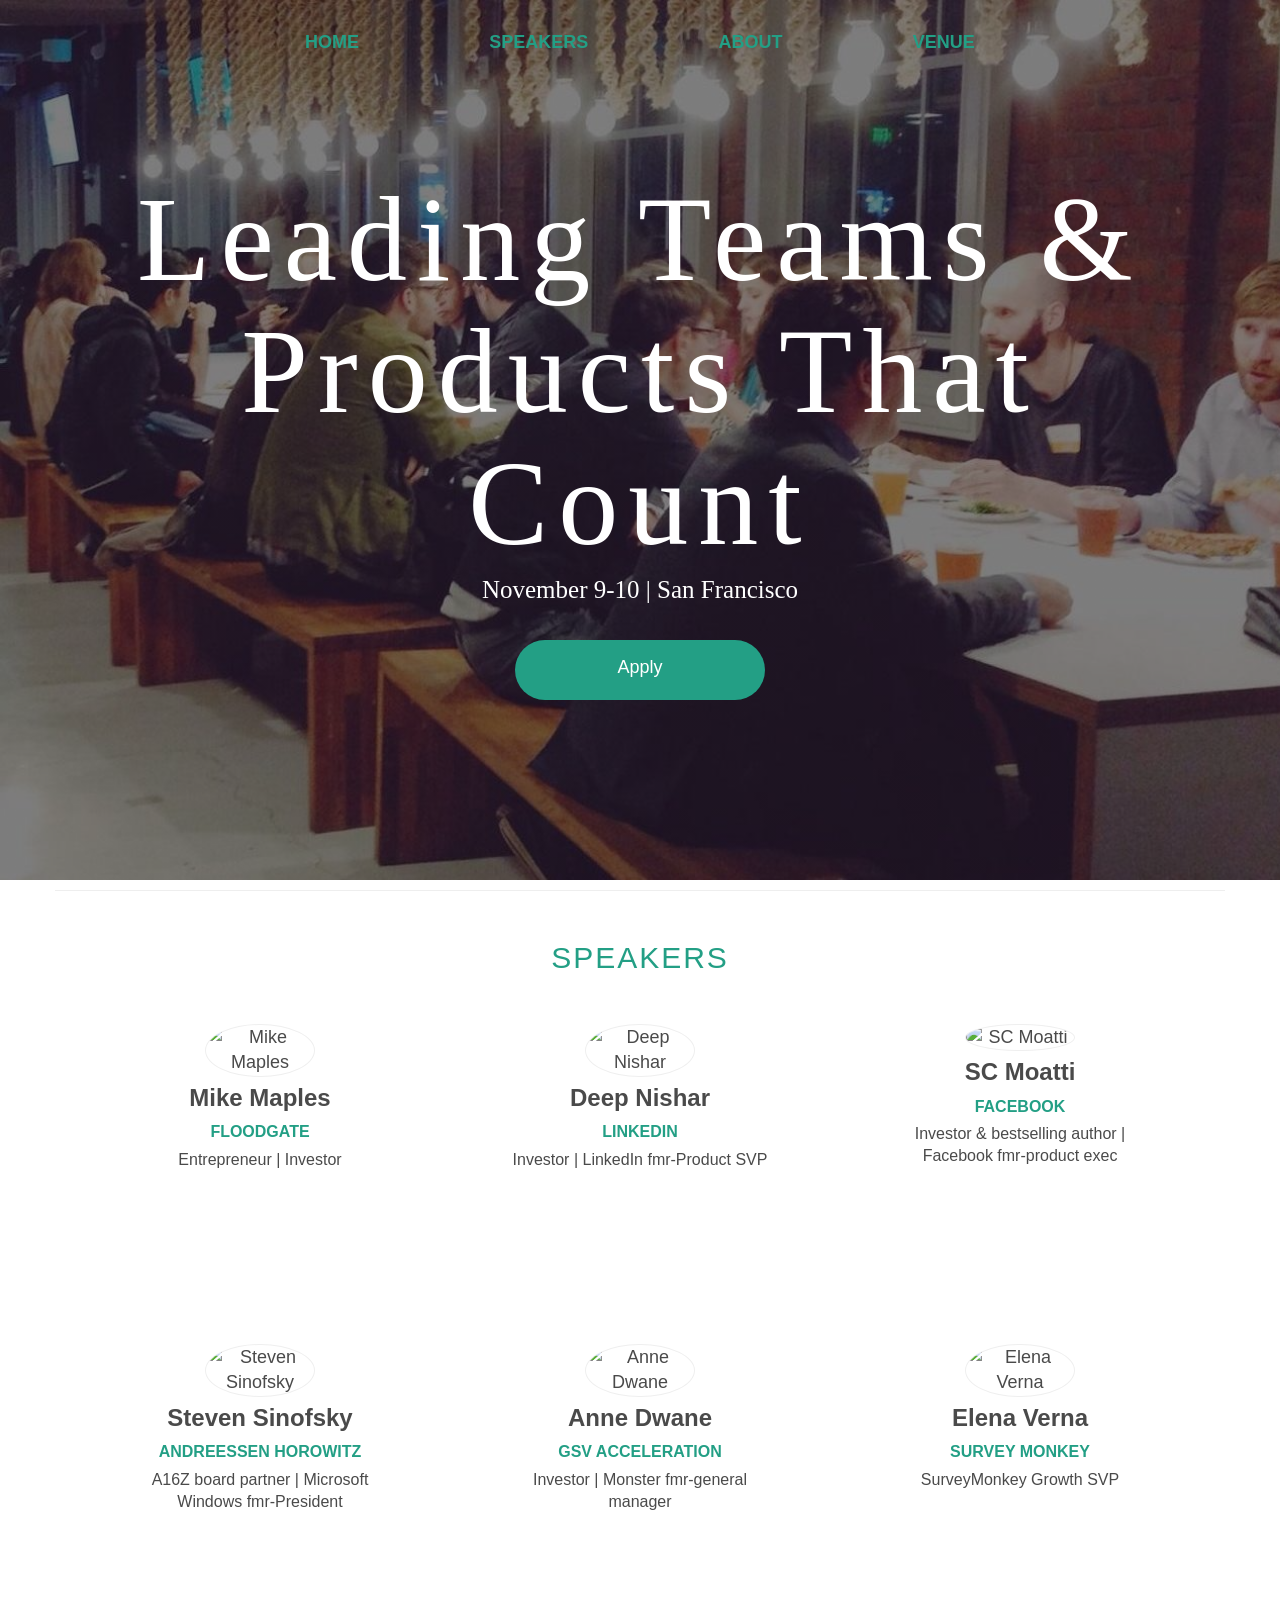
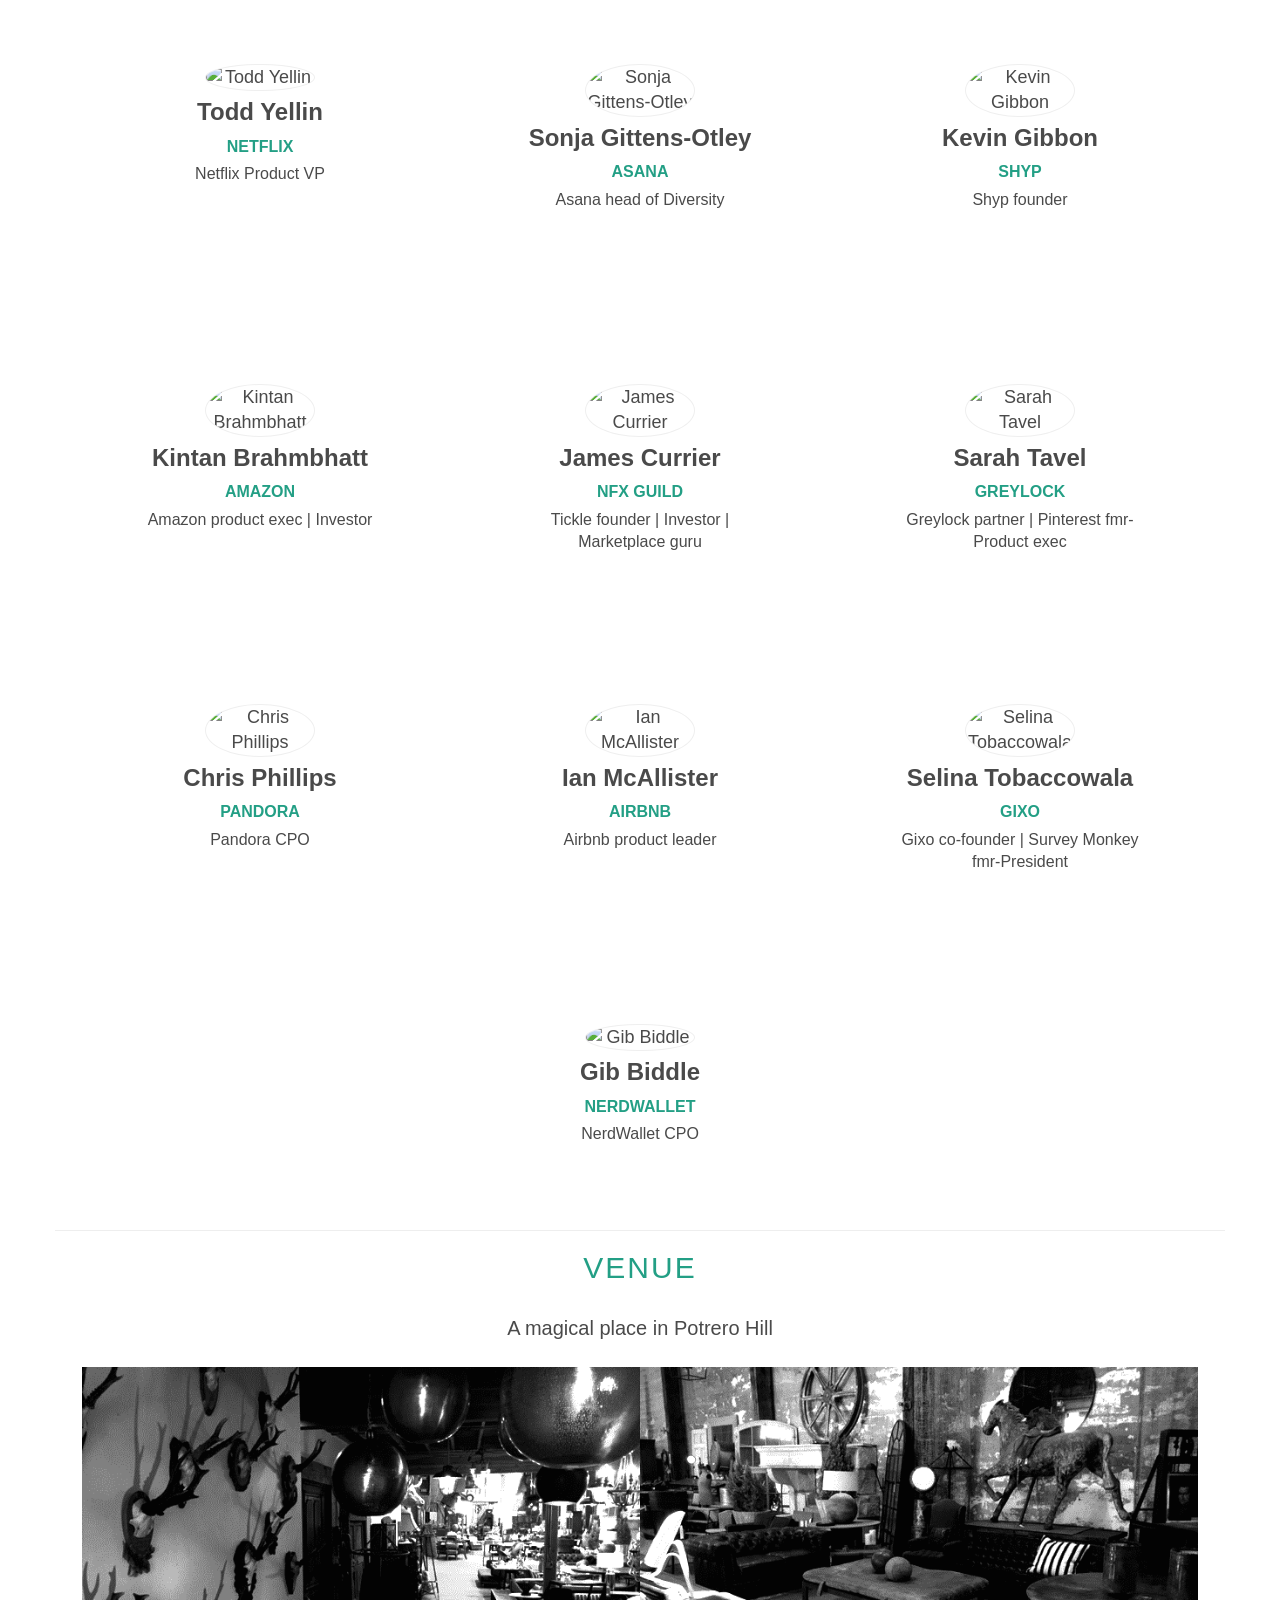
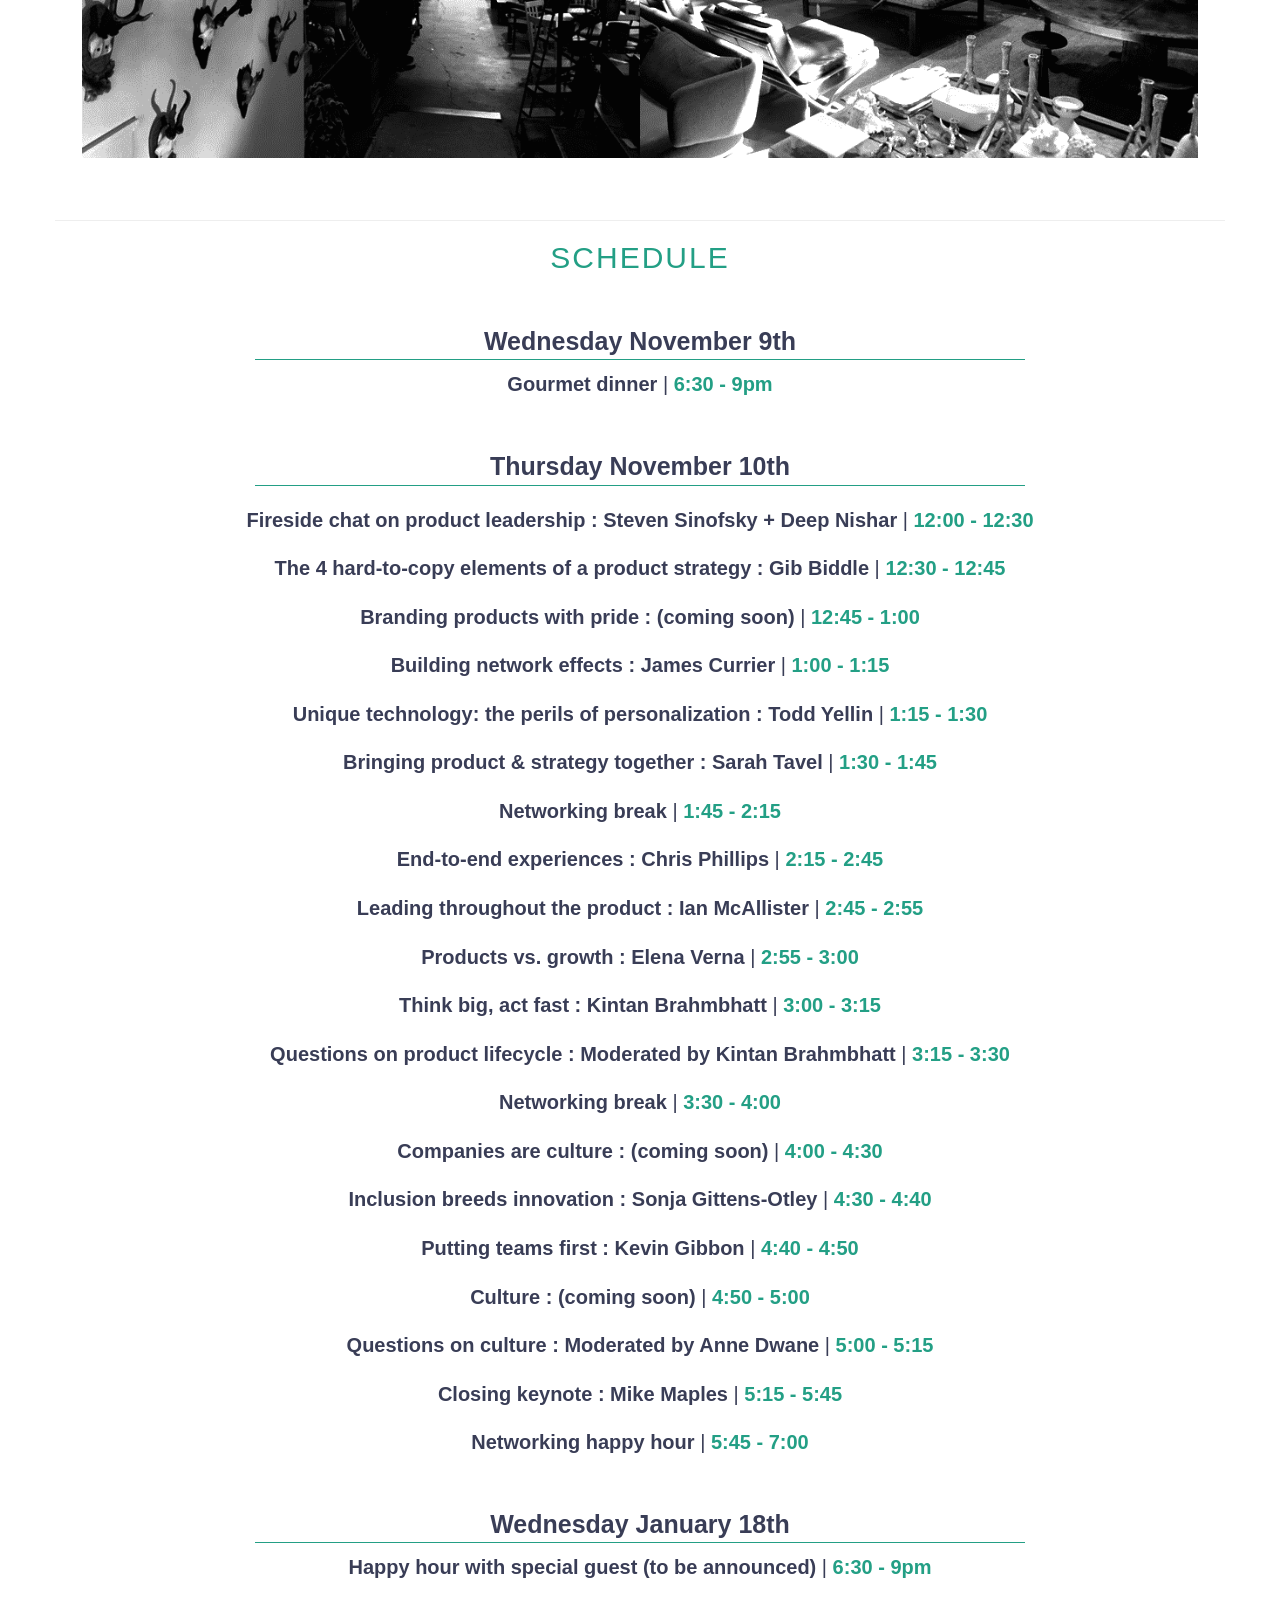
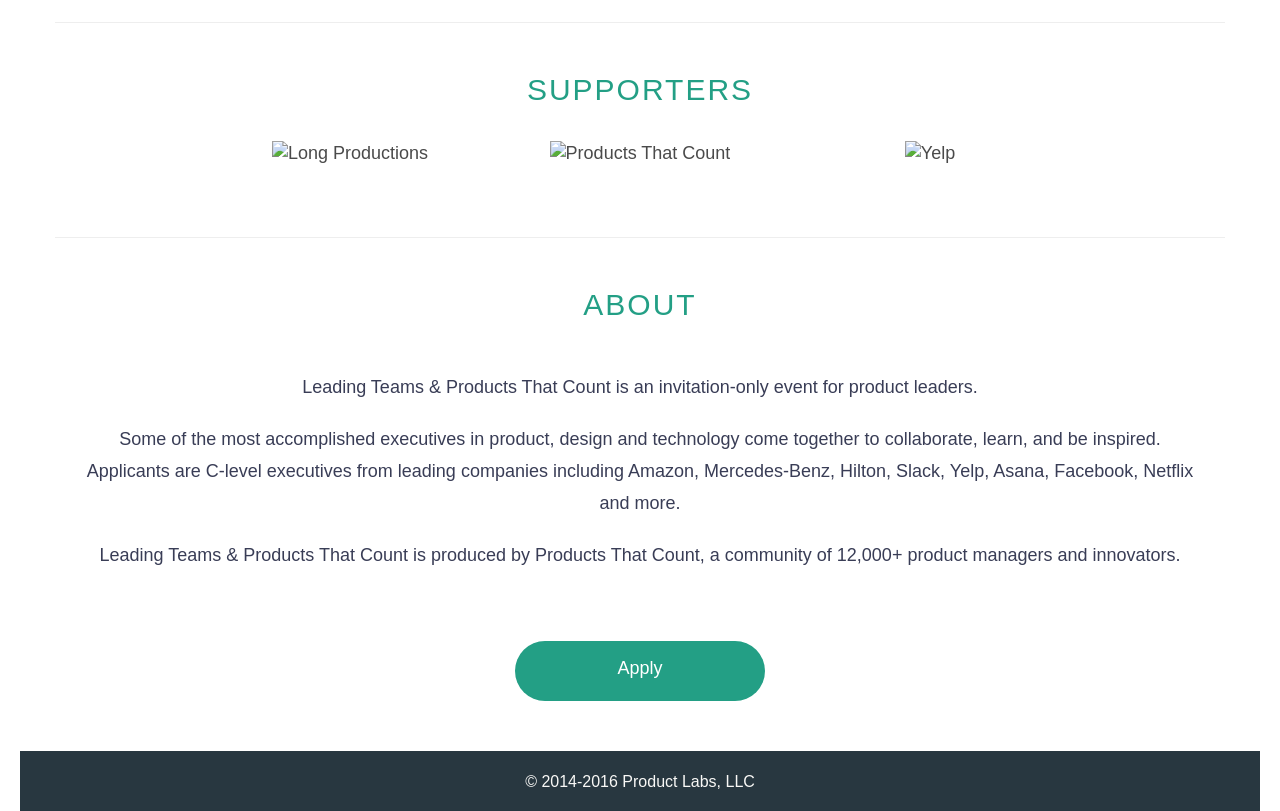
==== index.html @ a80a79bb "updated" ====
<!DOCTYPE html>
<html>

<head>
    <meta charset="utf-8">
    <meta content="IE=edge,chrome=1" http-equiv="X-UA-Compatible">
    <title>Leading Teams & Products That Count</title>
    <meta content="width=device-width" name="viewport">
    <meta content="An event for product thinkers, designers, and makers. Past speakers from Tinder, Amazon, Frog Design, Netflix, Yelp and more." name="description">
    <meta content="Leadership" property="og:title">
    <meta content="https://leaders.productsthatcount.com/" property="og:url">
    <meta content="article" property="og:type">
    <meta content="en_US" property="og:locale">
    <!--   <meta name="twitter:card" content="summary_large_image">
  <meta name="twitter:site" content="@manifesto411">
  <meta name="twitter:title" content="Manifesto">
  <meta name="twitter:description" content="An event for product thinkers, designers, and makers. Past speakers from Tinder, Amazon, Frog Design, Netflix, Yelp and more.">
  <meta name="twitter:image" content="https://www.manifesto411.com/static/images/manifesto_facebook_share.png"> -->
    <link href="/static/images/favicon.ico" rel="shortcut icon" type="image/png">
    <link href="https://maxcdn.bootstrapcdn.com/bootstrap/3.3.1/css/bootstrap.min.css" rel="stylesheet">
    <link href="styles.css" rel="stylesheet">
    <!-- <link href='https://fonts.googleapis.com/css?family=Lato:300,400|Spinnaker' rel='stylesheet' type='text/css'> -->
    <link href="https://leaders.productsthatcount.com/" rel="canonical">
    <link href="https://productsthatcount.com/">
    <script async src="https://use.typekit.net/cpw1mji.js" type="text/javascript">
    </script>
    <script>
        try {
            Typekit.load({
                async: true
            });
        } catch (e) {}
    </script>
</head>

<body>
    <div class="wrapper">
        <div class="container-fluid centered leadership">
            <nav class="navbar navbar-default" role="navigation">
                <div class="container-fluid">
                    <div class="navbar-header">
                        <button class="navbar-toggle" data-target="#bs-example-navbar-collapse-1" data-toggle="collapse" type="button"><span class="sr-only">Toggle navigation</span> <span class="icon-bar"></span> <span class="icon-bar"></span> <span class="icon-bar"></span></button>
                    </div>
                    <div class="collapse navbar-collapse" id="bs-example-navbar-collapse-1">
                        <ul class="nav nav-justified">
                            <li>
                                <a href="/">HOME</a>
                            </li>
                            <li>
                                <a href="/#speakers">SPEAKERS</a>
                            </li>
                            <li>
                                <a href="/#about">ABOUT</a>
                            </li>
                            <li>
                                <a href="/#venue">VENUE</a>
                            </li>
                        </ul>
                    </div>
                </div>
            </nav>
            <div class="showcase-event">
                <div class="content-section centered">
                    <h1 class="logo">Leading Teams & Products That Count</h1>
                    <h2 class="tagline">November 9-10 | San Francisco</h2>
                    <div class="row subscribe-form subscribe-light">
                        <div class="col-lg-12">
                            <div class="subscribe-wrapper">
                                <a href="#application" id="event-application">
                                    <div class="application-button">
                                        Apply
                                    </div>
                                </a>
                            </div>
                        </div>
                    </div>
                </div>
            </div>
        </div>
        <div class="signup-form" id="application">
            <form>
                <fieldset>
                    <legend class="form-legend">Application</legend>
                    <div class="form-wrapper">
                        <div class="userinfo">
                            <label class="user-input-label">
  <div>First Name:</div>
  <input id="user-first-name" class="userinfo-input" type="text" placeholder="Your First Name *" required="" style="background-image: url(&quot;[data-uri]&quot;); background-repeat: no-repeat; background-attachment: scroll; background-size: 16px 18px; background-position: 98% 50%;">
  </label>
                            <label class="user-input-label">
  <div>Last Name:</div>
  <input id="user-last-name" class="userinfo-input" type="text" placeholder="Your Last Name *" required="">
  </label>
                        </div>
                        <div class="contactinfo">
                            <label class="user-input-label">
  <div>Linkedin:</div>
  <input id="user-linkedin-url" class="userinfo-input" type="text" placeholder="Your Linkedin Url *" required="">
  </label>
                            <label class="user-input-label">
  <div>E-mail:</div>
  <input id="user-email" class="userinfo-input" type="text" placeholder="Your e-mail address *" required="">
  </label>
                        </div>
                        <div class="userbackground">
                            <label class="user-input-label">What do you hope to get from the
  event?</label>
                            <textarea class="applicant-description" id="user-benefits-from-event" placeholder="1-2 Sentences"></textarea>
                        </div>
                        <div class="userbackground">
                            <label class="user-input-label">What do you hope to contribute to
  the event?</label>
                            <textarea class="applicant-description" id="user-contributes-to-event" placeholder="1-2 Sentences"></textarea>
                        </div>
                        <div class="userbackground expensetoggle">
                            <label class="user-input-label">Will you be expensing your
  participation to your company?</label>
                            <div class="onoffswitch">
                                <input checked="" class="onoffswitch-checkbox" id="myonoffswitch" name="onoffswitch" type="checkbox"> <label class="onoffswitch-label" for="myonoffswitch"><span class="onoffswitch-inner"></span> <span class="onoffswitch-switch"></span></label>
                            </div>
                        </div>
                    </div>
                </fieldset>
                <div class="container">
                    <div class="row">
                        <a>
                            <div class="col-lg-12 highlight-bar"></div>
                        </a>
                    </div>
                </div>
                <div class="invalidForm hideElement" id="error-message">
                    Please complete the entire form
                </div>
                <div class="form-submission" id="application-submitted">
                    <button class="form-submission-button" type="submit"></button>
                </div>
                <div class="hideElement" id="thanksforapplying">
                    Thanks for applying we will be in touch shortly
                </div>
            </form>
        </div>
        <div class="container" id="speakers">
            <div class="row">
                <a id="speakers" name="speakers">
                    <div class="col-lg-12 highlight-bar"></div>
                </a>
            </div>
        </div>
        <div class="container content-section centered">
            <h3 class="header-styles">SPEAKERS</h3>
            <div class="row content-wrap row-centered" id="speakers-section">
                <div class="col-xs-12 col-sm-6 col-sm-offset-0 col-md-4 col-md-offset-0 col-lg-4 col-lg-offset-0 speaker-wrap">
                    <div class="speaker">
                        <img alt="Mike Maples" class="speaker-pic img-circle img-responsive" src="http://i.imgur.com/SoQWRJl.jpg">
                        <div class="speaker-name">
                            Mike Maples
                        </div>
                        <div class="speaker-company">
                            <a href="http://floodgate.com/">Floodgate</a>
                        </div>
                        <div class="speaker-bio">
                            Entrepreneur | Investor
                        </div>
                    </div>
                </div>
                <div class="col-xs-12 col-sm-6 col-sm-offset-0 col-md-4 col-md-offset-0 col-lg-4 col-lg-offset-0 speaker-wrap">
                    <div class="speaker">
                        <img alt="Deep Nishar" class="speaker-pic img-circle img-responsive" src="http://i.imgur.com/An3Oz4m.png">
                        <div class="speaker-name">
                            Deep Nishar
                        </div>
                        <div class="speaker-company">
                            <a href="https://www.linkedin.com">LinkedIn</a>
                        </div>
                        <div class="speaker-bio">
                            Investor | LinkedIn fmr-Product SVP
                        </div>
                    </div>
                </div>
                <div class="col-xs-12 col-sm-6 col-sm-offset-0 col-md-4 col-md-offset-0 col-lg-4 col-lg-offset-0 speaker-wrap">
                    <div class="speaker">
                        <img alt="SC Moatti" class="speaker-pic img-circle img-responsive" src="http://i.imgur.com/17xnXDA.png">
                        <div class="speaker-name">
                            SC Moatti
                        </div>
                        <div class="speaker-company">
                            <a href="http://productsthatcount.com">Facebook</a>
                        </div>
                        <div class="speaker-bio">
                            Investor &amp; bestselling author | Facebook fmr-product exec
                        </div>
                    </div>
                </div>
                <div class="col-xs-12 col-sm-6 col-sm-offset-0 col-md-4 col-md-offset-0 col-lg-4 col-lg-offset-0 speaker-wrap">
                    <div class="speaker">
                        <img alt="Steven Sinofsky" class="speaker-pic img-circle img-responsive" src="http://i.imgur.com/KPofmtp.png">
                        <div class="speaker-name">
                            Steven Sinofsky
                        </div>
                        <div class="speaker-company">
                            <a href="http://a16z.com/">Andreessen Horowitz</a>
                        </div>
                        <div class="speaker-bio">
                            A16Z board partner | Microsoft Windows fmr-President
                        </div>
                    </div>
                </div>
                <div class="col-xs-12 col-sm-6 col-sm-offset-0 col-md-4 col-md-offset-0 col-lg-4 col-lg-offset-0 speaker-wrap">
                    <div class="speaker"><img src="http://i.imgur.com/9CDCuZD.jpg" alt="Anne Dwane" class="speaker-pic img-circle img-responsive">
                        <div class="speaker-name">Anne Dwane</div>
                        <div class="speaker-company"><a href="http://gsvlabs.com/">GSV Acceleration</a></div>
                        <div class="speaker-bio">Investor | Monster fmr-general manager </div>
                    </div>
                </div>
                <div class="col-xs-12 col-sm-6 col-sm-offset-0 col-md-4 col-md-offset-0 col-lg-4 col-lg-offset-0 speaker-wrap">
                    <div class="speaker">
                        <img alt="Elena Verna" class="speaker-pic img-circle img-responsive" src="http://i.imgur.com/u3OyK0o.jpg?1">
                        <div class="speaker-name">
                            Elena Verna
                        </div>
                        <div class="speaker-company">
                            <a href="https://www.linkedin.com/in/elenaverna">Survey Monkey</a>
                        </div>
                        <div class="speaker-bio">
                            SurveyMonkey Growth SVP
                        </div>
                    </div>
                </div>
                <div class="col-xs-12 col-sm-6 col-sm-offset-0 col-md-4 col-md-offset-0 col-lg-4 col-lg-offset-0 speaker-wrap">
                    <div class="speaker">
                        <img alt="Todd Yellin" class="speaker-pic img-circle img-responsive" src="http://i.imgur.com/IDQxRX0.png">
                        <div class="speaker-name">
                            Todd Yellin
                        </div>
                        <div class="speaker-company">
                            <a href="https://www.netflix.com">Netflix</a>
                        </div>
                        <div class="speaker-bio">
                            Netflix Product VP
                        </div>
                    </div>
                </div>
                <div class="col-xs-12 col-sm-6 col-sm-offset-0 col-md-4 col-md-offset-0 col-lg-4 col-lg-offset-0 speaker-wrap">
                    <div class="speaker">
                        <img alt="Sonja Gittens-Otley" class="speaker-pic img-circle img-responsive" src="http://i.imgur.com/2xUaG2o.jpg">
                        <div class="speaker-name">
                            Sonja Gittens-Otley
                        </div>
                        <div class="speaker-company">
                            <a href="http://www.asana.com">Asana</a>
                        </div>
                        <div class="speaker-bio">
                            Asana head of Diversity
                        </div>
                    </div>
                </div>
                <div class="col-xs-12 col-sm-6 col-sm-offset-0 col-md-4 col-md-offset-0 col-lg-4 col-lg-offset-0 speaker-wrap">
                    <div class="speaker">
                        <img alt="Kevin Gibbon" class="speaker-pic img-circle img-responsive" src="http://i.imgur.com/Gy0J3ZD.png">
                        <div class="speaker-name">
                            Kevin Gibbon
                        </div>
                        <div class="speaker-company">
                            <a href="https://www.shyp.com/">Shyp</a>
                        </div>
                        <div class="speaker-bio">
                            Shyp founder
                        </div>
                    </div>
                </div>
                <div class="col-xs-12 col-sm-6 col-sm-offset-0 col-md-4 col-md-offset-0 col-lg-4 col-lg-offset-0 speaker-wrap">
                    <div class="speaker">
                        <img alt="Kintan Brahmbhatt" class="speaker-pic img-circle img-responsive" src="http://i.imgur.com/5vSRJIp.jpg">
                        <div class="speaker-name">
                            Kintan Brahmbhatt
                        </div>
                        <div class="speaker-company">
                            <a href="http://www.amazon.com/PrimeMusic">Amazon</a>
                        </div>
                        <div class="speaker-bio">
                            Amazon product exec | Investor
                        </div>
                    </div>
                </div>
                <div class="col-xs-12 col-sm-6 col-sm-offset-0 col-md-4 col-md-offset-0 col-lg-4 col-lg-offset-0 speaker-wrap">
                    <div class="speaker">
                        <img alt="James Currier" class="speaker-pic img-circle img-responsive" src="http://i.imgur.com/PdsggcP.png">
                        <div class="speaker-name">
                            James Currier
                        </div>
                        <div class="speaker-company">
                            <a href="http://www.nfx.com/">NFX Guild</a>
                        </div>
                        <div class="speaker-bio">
                            Tickle founder | Investor | Marketplace guru
                        </div>
                    </div>
                </div>
                <div class="col-xs-12 col-sm-6 col-sm-offset-0 col-md-4 col-md-offset-0 col-lg-4 col-lg-offset-0 speaker-wrap">
                    <div class="speaker">
                        <img alt="Sarah Tavel" class="speaker-pic img-circle img-responsive" src="http://i.imgur.com/1ESwmVl.jpg">
                        <div class="speaker-name">
                            Sarah Tavel
                        </div>
                        <div class="speaker-company">
                            <a href="http://www.greylock.com/">Greylock</a>
                        </div>
                        <div class="speaker-bio">
                            Greylock partner | Pinterest fmr-Product exec
                        </div>
                    </div>
                </div>
                <div class="col-xs-12 col-sm-6 col-sm-offset-0 col-md-4 col-md-offset-0 col-lg-4 col-lg-offset-0 speaker-wrap">
                    <div class="speaker">
                        <img alt="Chris Phillips" class="speaker-pic img-circle img-responsive" src="http://i.imgur.com/tMb65qG.jpg">
                        <div class="speaker-name">
                            Chris Phillips
                        </div>
                        <div class="speaker-company">
                            <a href="http://www.pandora.com/">Pandora</a>
                        </div>
                        <div class="speaker-bio">
                            Pandora CPO
                        </div>
                    </div>
                </div>
                <div class="col-xs-12 col-sm-6 col-sm-offset-0 col-md-4 col-md-offset-0 col-lg-4 col-lg-offset-0 speaker-wrap">
                    <div class="speaker">
                        <img alt="Ian McAllister" class="speaker-pic img-circle img-responsive" src="http://i.imgur.com/krrxdMV.jpg">
                        <div class="speaker-name">
                            Ian McAllister
                        </div>
                        <div class="speaker-company">
                            <a href="https://www.airbnb.com/">Airbnb</a>
                        </div>
                        <div class="speaker-bio">
                            Airbnb product leader
                        </div>
                    </div>
                </div>
                <div class="col-xs-12 col-sm-6 col-sm-offset-0 col-md-4 col-md-offset-0 col-lg-4 col-lg-offset-0 speaker-wrap">
                    <div class="speaker">
                      <img src="http://i.imgur.com/wBLUStH.jpg" alt="Selina Tobaccowala" class="speaker-pic img-circle img-responsive">
                        <div class="speaker-name">Selina Tobaccowala</div>
                        <div class="speaker-company"><a href="http://www.surveymonkey.com">Gixo</a></div>
                        <div class="speaker-bio">Gixo co-founder | Survey Monkey fmr-President</div>
                    </div>
                </div>
                <div class="col-xs-12 col-sm-6 col-sm-offset-0 col-md-12 col-md-offset-0 col-lg-12 col-lg-offset-0">
                    <div class="speaker">
                        <img alt="Gib Biddle" class="speaker-pic img-circle img-responsive" src="http://i.imgur.com/rf4ozLk.png">
                        <div class="speaker-name">
                            Gib Biddle
                        </div>
                        <div class="speaker-company">
                            <a href="https://www.nerdwallet.com">NerdWallet</a>
                        </div>
                        <div class="speaker-bio">
                            NerdWallet CPO
                        </div>
                    </div>
                </div>
            </div>
        </div>
        <div class="container" id="venue">
            <div class="row">
                <a id="venue" name="venue">
                    <div class="col-lg-12 highlight-bar"></div>
                </a>
            </div>
        </div>
        <div class="container venue">
            <h3 class="header-styles">VENUE</h3>
            <div class="venue-location-title">
                A magical place in Potrero Hill
            </div>
            <div class="venue-image-container">
                <div class="venue-block-left"></div>
                <!--   <div class="venue-card-container">
          </div> -->
                <div class="venue-block-right"></div>
            </div>
        </div>
        <div class="container" id="schedule">
            <div class="row">
                <a id="schedule" name="schedule">
                    <div class="col-lg-12 highlight-bar"></div>
                </a>
            </div>
        </div>
        <div class="container venue schedule-container">
            <h3 class="header-styles">SCHEDULE</h3>
            <!-- <div class="venue-location-title">
        A magical place in Potrero Hill
      </div> -->
            <div class="schedule-wrapper" id="schedule-wrapper">
                <div class="event-day-container-day-1">
                    <div class="event-day-container"> Wednesday November 9th </div>
                    <div class="container day-1">
                        <div class="col-lg-12 schedule-bar"></div>
                    </div>
                    <div class="event-day-title"> Gourmet dinner <span class="divider">|</span>
                        <div class="schedule-speakersession-duration"> 6:30 - 9pm </div>
                    </div>
                </div>
                <div class="event-day-container-day-2">
                    <div class="event-day-container"> Thursday November 10th </div>
                    <div class="container day-1">
                        <div class="col-lg-12 schedule-bar"></div>
                    </div>
                </div>
                <div class="schedule-speaker-card">
                    <div class="schedule-speaker-title">Fireside chat on product leadership : Steven Sinofsky + Deep Nishar<span class="divider"> | </span>
                        <div class="schedule-speakersession-duration">12:00 - 12:30</div>
                    </div>
                </div>
                <div class="schedule-speaker-card">
                    <div class="schedule-speaker-title">The 4 hard-to-copy elements of a product strategy : Gib Biddle<span class="divider"> | </span>
                        <div class="schedule-speakersession-duration">12:30 - 12:45</div>
                    </div>
                </div>
                <div class="schedule-speaker-card">
                    <div class="schedule-speaker-title">Branding products with pride : (coming soon)<span class="divider"> | </span>
                        <div class="schedule-speakersession-duration">12:45 - 1:00</div>
                    </div>
                </div>
                <div class="schedule-speaker-card">
                    <div class="schedule-speaker-title">Building network effects : James Currier<span class="divider"> | </span>
                        <div class="schedule-speakersession-duration">1:00 - 1:15</div>
                    </div>
                </div>
                <div class="schedule-speaker-card">
                    <div class="schedule-speaker-title">Unique technology: the perils of personalization : Todd Yellin<span class="divider"> | </span>
                        <div class="schedule-speakersession-duration">1:15 - 1:30</div>
                    </div>
                </div>
                <div class="schedule-speaker-card">
                    <div class="schedule-speaker-title">Bringing product &amp; strategy together : Sarah Tavel<span class="divider"> | </span>
                        <div class="schedule-speakersession-duration">1:30 - 1:45</div>
                    </div>
                </div>
                <div class="schedule-speaker-card">
                    <div class="schedule-speaker-title">Networking break<span class="divider"> | </span>
                        <div class="schedule-speakersession-duration">1:45 - 2:15</div>
                    </div>
                </div>
                <div class="schedule-speaker-card">
                    <div class="schedule-speaker-title">End-to-end experiences : Chris Phillips<span class="divider"> | </span>
                        <div class="schedule-speakersession-duration">2:15 - 2:45</div>
                    </div>
                </div>
                <div class="schedule-speaker-card">
                    <div class="schedule-speaker-title">Leading throughout the product : Ian McAllister<span class="divider"> | </span>
                        <div class="schedule-speakersession-duration">2:45 - 2:55</div>
                    </div>
                </div>
                <div class="schedule-speaker-card">
                    <div class="schedule-speaker-title">Products vs. growth : Elena Verna<span class="divider"> | </span>
                        <div class="schedule-speakersession-duration">2:55 - 3:00</div>
                    </div>
                </div>
                <div class="schedule-speaker-card">
                    <div class="schedule-speaker-title">Think big, act fast : Kintan Brahmbhatt <span class="divider"> | </span>
                        <div class="schedule-speakersession-duration">3:00 - 3:15</div>
                    </div>
                </div>
                <div class="schedule-speaker-card">
                    <div class="schedule-speaker-title">Questions on product lifecycle : Moderated by Kintan Brahmbhatt<span class="divider"> | </span>
                        <div class="schedule-speakersession-duration">3:15 - 3:30</div>
                    </div>
                </div>
                <div class="schedule-speaker-card">
                    <div class="schedule-speaker-title">Networking break<span class="divider"> | </span>
                        <div class="schedule-speakersession-duration">3:30 - 4:00</div>
                    </div>
                </div>
                <div class="schedule-speaker-card">
                    <div class="schedule-speaker-title">Companies are culture : (coming soon)<span class="divider"> | </span>
                        <div class="schedule-speakersession-duration">4:00 - 4:30</div>
                    </div>
                </div>
                <div class="schedule-speaker-card">
                    <div class="schedule-speaker-title">Inclusion breeds innovation : Sonja Gittens-Otley<span class="divider"> | </span>
                        <div class="schedule-speakersession-duration">4:30 - 4:40</div>
                    </div>
                </div>
                <div class="schedule-speaker-card">
                    <div class="schedule-speaker-title">Putting teams first : Kevin Gibbon<span class="divider"> | </span>
                        <div class="schedule-speakersession-duration">4:40 - 4:50</div>
                    </div>
                </div>
                <div class="schedule-speaker-card">
                    <div class="schedule-speaker-title">Culture : (coming soon)<span class="divider"> | </span>
                        <div class="schedule-speakersession-duration">4:50 - 5:00</div>
                    </div>
                </div>
                <div class="schedule-speaker-card">
                    <div class="schedule-speaker-title">Questions on culture : Moderated by Anne Dwane<span class="divider"> | </span>
                        <div class="schedule-speakersession-duration">5:00 - 5:15</div>
                    </div>
                </div>
                <div class="schedule-speaker-card">
                    <div class="schedule-speaker-title">Closing keynote : Mike Maples<span class="divider"> | </span>
                        <div class="schedule-speakersession-duration">5:15 - 5:45</div>
                    </div>
                </div>
                <div class="schedule-speaker-card">
                    <div class="schedule-speaker-title">Networking happy hour<span class="divider"> | </span>
                        <div class="schedule-speakersession-duration">5:45 - 7:00</div>
                    </div>
                </div>

                <div class="event-day-container-day-3">
                    <div class="event-day-container"> Wednesday January 18th </div>
                    <div class="container day-1">
                        <div class="col-lg-12 schedule-bar"></div>
                    </div>
                    <div class="event-day-title"> Happy hour with special guest (to be announced) <span class="divider">|</span>
                        <div class="schedule-speakersession-duration"> 6:30 - 9pm </div>
                    </div>
                </div>
            </div>
            <div class="container" id="supporters">
                <div class="row">
                    <div class="col-lg-12 highlight-bar"></div>
                </div>
            </div>
            <div class="container content-section centered">
                <h3 class="header-styles">SUPPORTERS</h3>
                <div class="content-wrap" id="supporters-wrapper">
                    <div class="col-xs-12 col-sm-12 col-md-3 col-lg-3 supporter-wrap">
                        <a class="supporter-logo" href="http://longproductions.com" target="_blank"><img alt="Long Productions" class="supporter-logo-sm img-responsive" src="http://i.imgur.com/gOGWYGw.png"></a>
                    </div>
                    <!-- <div class="col-xs-12 col-sm-12 col-md-3 col-lg-3 supporter-wrap">
                        <a class="supporter-logo" href="http://eatmywords.com" target="_blank"><img alt="Eat My Words" class="supporter-logo-sm img-responsive" src="http://i.imgur.com/VjaH3zg.png"></a>
                    </div> -->
                    <div class="col-xs-12 col-sm-12 col-md-3 col-lg-3 supporter-wrap">
                        <a class="supporter-logo" href="http://productsthatcount.com" target="_blank"><img alt="Products That Count" class="supporter-logo-sm img-responsive" src="http://i.imgur.com/RKVGXyi.png"></a>
                    </div>
                    <div class="col-xs-12 col-sm-12 col-md-3 col-lg-3 supporter-wrap">
                        <a class="supporter-logo" href="http://yelp.com" target="_blank"><img alt="Yelp" class="supporter-logo-sm img-responsive" src="http://i.imgur.com/cFrJpGU.png"></a>
                    </div>
                </div>
            </div>
            <!--
    <div class="container" id="schedule">
      <div class="row">
        <a name="schedule">
          <div class="col-lg-12 highlight-bar"></div>
        </a>
      </div>
    </div>
 -->
            <div class="container" id="about">
                <div class="row">
                    <a id="about" name="about">
                        <div class="col-lg-12 highlight-bar"></div>
                    </a>
                </div>
            </div>
            <div class="container content-section centered">
                <h3 class="header-styles">ABOUT</h3>
                <div class="content-wrap">
                    <div class="row content-wrap">
                        <div class="col-lg-offset-1 col-lg-12 content-text about-copy" id="about-paragraphs">
                            <p>Leading Teams &amp; Products That Count is an invitation-only event for product leaders.</p>
                            <p>Some of the most accomplished executives in product, design and technology come together to collaborate, learn, and be inspired. Applicants are C-level executives from leading companies including Amazon, Mercedes-Benz, Hilton,
                                Slack, Yelp, Asana, Facebook, Netflix and more.</p>
                            <p>Leading Teams &amp; Products That Count is produced by Products That Count, a community of 12,000+ product managers and innovators.</p>
                        </div>
                    </div>
                    <a href="#application" id="event-application-footer">
                        <div class="application-button">
                            Apply
                        </div>
                    </a>
                </div>
            </div>
            <div class="footer-background">
                <div class="container content-section centered">
                    <div class="footer">
                        &copy; 2014-2016 Product Labs, LLC
                    </div>
                </div>
            </div>
        </div>
        <script src="https://ajax.googleapis.com/ajax/libs/jquery/1.11.1/jquery.min.js">
        </script>
        <script src="https://maxcdn.bootstrapcdn.com/bootstrap/3.3.1/js/bootstrap.min.js">
        </script>
        <script async src='https://d33wubrfki0l68.cloudfront.net/js/a71feaafb217d9c29c8dbdc77aa5cca4f122aa85/static/js/main.js'>
        </script>
        <script src='https://d33wubrfki0l68.cloudfront.net/js/2ac7943342ca358cc0602aef4d6c1449615fe7fe/static/js/vendor/modernizr-2.6.2.js'>
        </script>
        <script async="async" src="scripts.js" type="text/javascript">
        </script>
        <script async="async" src="addcontent.js" type="text/javascript">
        </script>
        <script async="async" src="addSponsor.js" type="text/javascript">
        </script>
        <script async="async" src="addSession.js" type="text/javascript">
        </script>
        <script async="async" src="pullAboutSection.js" type="text/javascript">
        </script>
        <script src="https://use.typekit.net/cpw1mji.js" type="text/javascript">
        </script>
</body>

</html>
---- styles.css ----
* {
    margin: 0
}

body,
html {
    height: 100%
}
.wrapper {
    min-height: 100%;
    height: auto!important;
    height: 100%;
    margin: 0 auto -60px
}
.footer-background,
.push {
    height: 60px
}
body {
    background-color: #FFF;
    font-family: proxima-nova, sans-serif;
    color: #393d56;
    font-weight: 300;
    font-size: 18px
}
.content-section {
    max-width: 1170px;
    margin: 0 auto
}
.content-section h3 {
    margin: 50px 0 15px
}
.content-section .video {
    margin-top: 40px;
    margin-bottom: 10px
}
.content-section.centered {
    text-align: center
}
h1.logo {
    font-family: Arial Black;
    font-size: 170px;
    margin-bottom: 5px;
    color: #FFF;
    letter-spacing: 10px
}
h1.logo.logo-small {
    font-size: 90px
}
.showcase {
    color: #FFF;
    font-size: 20px
}
h2.tagline {
    font-size: 24px;
    font-weight: 400;
    color: #FFF;
    margin-top: 0;
    margin-bottom: 30px;
    line-height: 30px
}
h3 {
    font-family: Arial Black, sans-serif;
    font-size: 30px;
    font-weight: 400;
    color: #bc3035;
    letter-spacing: 2px;
    text-transform: uppercase
}
.brand-background h3 {
    color: #FFF
}
.talk.canceled {
    color: #97989C
}
.showcase {
    background-image: url(/static/images/61630cda56b7b7f663a6702225dbf320f70996b2/pattern@2x.png);
    background-size: 330px 375px;
    background-color: #C0383E
}
.showcase-event {
    margin-top: 12vh;
    min-height: 40vh;
    padding-bottom: 110px
}
.brand-background {
    background-image: url(/static/images/61630cda56b7b7f663a6702225dbf320f70996b2/pattern@2x.png);
    background-size: 330px 375px;
    background-color: #C0383E
}
.content-wrap {
    margin-left: 0;
    margin-right: 0;
    margin-bottom: 50px
}
.placeholder {
    font-size: 20px;
    margin: 30px 0
}
.navbar-default {
    background-color: transparent;
    border: none
}
.navbar-default .navbar-toggle {
    border: none;
    margin-right: 0
}
.navbar-default .navbar-toggle .icon-bar {
    background-color: #fff
}
.navbar-default .navbar-toggle:focus,
.navbar-default .navbar-toggle:hover {
    background-color: transparent
}
.nav>li>a {
    color: #FFF;
    font-size: 18px;
    font-weight: 600;
    outline: 0 none
}
.nav>li>a:hover {
    background-color: transparent;
    text-decoration: underline
}
.nav>li>a:focus {
    background-color: transparent
}
ul.nav {
    margin: 20px auto 0;
    max-width: 800px
}
.video-container {
    position: relative;
    padding-bottom: 57.25%;
    padding-top: 30px;
    height: 0;
    overflow: hidden;
    margin: 30px 0
}
.video-container embed,
.video-container iframe,
.video-container object {
    position: absolute;
    top: 0;
    left: 0;
    width: 100%;
    height: 94%
}
.video-meta {
    font-size: 16px;
    vertical-align: middle
}
.video-info {
    text-align: left;
    line-height: 36px
}
.video-share {
    text-align: right
}
.addthis_sharing_toolbox {
    display: inline-block
}
.at-icon-wrapper {
    vertical-align: middle
}
.speaker-wrap {
    min-height: 320px;
    max-width: 385px;
    margin: 0 auto
}
.speaker {
    margin: 20px auto;
    padding: 15px;
    min-height: 95%;
    max-width: 290px;
    display: block;
    background-color: #FFF;
    color: #4A4A4A
}
.speaker>div {
    margin-top: 4px
}
.speaker-pic {
    max-height: 110px;
    max-width: 110px;
    margin: 0 auto;
    border: 1px solid #efefef
}
.speaker-name {
    font-size: 24px;
    font-weight: 700
}
.speaker>div.more-soon {
    margin-top: 85px;
    font-size: 24px;
    font-weight: 700
}
.speaker-twitter a {
    font-size: 16px;
    font-weight: 600;
    color: #bc3035
}
.speaker-company a {
    font-size: 16px;
    font-weight: 600;
    color: #bc3035;
    text-transform: uppercase
}
.speaker-bio {
    font-size: 16px;
    font-weight: 300;
    line-height: 22px
}
.video-list {
    text-align: left
}
.video-list-item {
    margin-top: 30px;
    min-height: 280px;
    text-decoration: none
}
.video-list-item a {
    color: #393d56
}
.video-list-item a:hover {
    text-decoration: none
}
.video-thumbnail {
    margin-bottom: 10px
}
.video-list-title {
    font-size: 18px;
    font-weight: 700
}
.video-list-speakers {
    font-size: 16px;
    font-weight: 300;
    font-style: italic
}
.sessions {
    margin-top: 35px
}
.session {
    margin-bottom: 50px
}
.session-time {
    font-size: 20px;
    font-weight: 700
}
.session-name {
    font-size: 24px
}
.session-speaker {
    font-size: 18px
}
.talk {
    padding-top: 20px;
    text-align: left
}
.talk-name {
    font-weight: 600
}
.talk-speaker {
    margin-top: 10px;
    font-size: 18px;
    font-style: italic
}
.talk-description {
    margin-top: 10px
}
.supporter-wrap {
    display: inline-block;
    vertical-align: middle;
    float: none;
    margin: 20px 0
}
a.supporter-logo {
    vertical-align: middle;
    display: inline-block;
    color: #4A4A4A;
    font-size: 18px;
    text-decoration: none
}
a.supporter-logo:hover {
    opacity: .8
}
img.supporter-logo-lg {
    max-height: 200px;
    max-width: 300px;
    margin: 0 auto
}
img.supporter-logo-sm {
    max-height: 200px;
    max-width: 184px;
    margin: 0 auto
}
.eb-logos {
    max-width: 600px
}
.keynote-logos {
    max-width: 994px
}
img.eb-logo {
    float: left;
    margin: 40px 0 0 15px;
    padding-left: 20px
}
.content-text {
    margin-top: 35px;
    margin-right: 0;
    margin-left: 0;
    font-size: 18px;
    font-weight: 300;
    line-height: 32px;
    text-align: left
}
.content-text p {
    margin-bottom: 20px
}
.map {
    margin-top: 50px
}
.footer-background {
  padding-left: -2rem;
  padding-right: -2rem;
  background-color: #283740;
}
.footer {
    margin-top: 20px;
    font-size: 16px;
    color: #f9f8f6
}
.highlight-bar {
    height: 1px;
    background-color: #eee
}
input,
select,
textarea {
    margin: 0;
    padding: 0;
    outline: 0;
    font-family: inherit;
    -webkit-box-sizing: border-box;
    -moz-box-sizing: border-box;
    box-sizing: border-box
}
.subscribe-cta {
    margin-top: 30px;
    margin-bottom: -15px
}
.subscribe-wrapper {
    height: 80px
}
.subscribe-form {
    margin-top: 35px;
    margin-bottom: 50px
}
.input-group .form-control {
    height: 60px;
    border-radius: 0;
    background-color: transparent;
    font-size: 24px;
    -webkit-box-shadow: none;
    box-shadow: none
}
.subscribe-light .input-group .form-control {
    border: 1px solid #FFF;
    color: #FFF
}
.subscribe-dark .input-group .form-control {
    border: 1px solid #393d56;
    color: #393d56
}
.subscribe-light .form-inline .form-control:focus {
    border-color: #FFF
}
.subscribe-light .input-group .form-control::-webkit-input-placeholder {
    color: #FFF
}
.subscribe-light .input-group .form-control::-webkit-input-placeholder {
    color: #FFF
}
.subscribe-light .input-group .form-control:-moz-placeholder {
    color: #FFF;
    opacity: 1
}
.subscribe-light .input-group .form-control::-moz-placeholder {
    color: #FFF;
    opacity: 1
}
.subscribe-light .input-group .form-control:-ms-input-placeholder {
    color: #FFF
}
.subscribe-dark .form-inline .form-control:focus {
    border-color: #393d56
}
.subscribe-dark .input-group .form-control::-webkit-input-placeholder {
    color: #393d56
}
.subscribe-dark .input-group .form-control::-webkit-input-placeholder {
    color: #393d56
}
.subscribe-dark .input-group .form-control:-moz-placeholder {
    color: #393d56;
    opacity: 1
}
.subscribe-dark .input-group .form-control::-moz-placeholder {
    color: #393d56;
    opacity: 1
}
.subscribe-dark .input-group .form-control:-ms-input-placeholder {
    color: #393d56
}
.input-group-lg>.input-group-btn>.btn {
    height: 60px;
    min-width: 250px;
    font-size: 24px;
    font-weight: 700;
    background-color: #FFF;
    border: 1px solid #FFF;
    color: #bc3035;
    border-radius: 0;
    z-index: 2
}
.input-group-lg>.input-group-btn>.btn.btn-light {
    background-color: #FFF;
    border: 1px solid #FFF;
    color: #bc3035
}
.input-group-lg>.input-group-btn>.btn.btn-dark {
    background-color: #bc3035;
    border: 1px solid #393d56;
    color: #FFF
}
.input-group-lg>.input-group-btn>.btn.btn-dark:hover {
    opacity: .95
}
.subscribe-light .email-messages {
    color: #FFF;
    font-size: 24px;
    height: 60px
}
.subscribe-dark .email-messages {
    color: #393d56;
    font-size: 24px;
    height: 60px
}
.btn:focus,
.btn:hover {
    color: #393d56;
    text-decoration: none
}
.btn-hero {
    width: 440px;
    height: 70px;
    background-color: #FFF;
    border-radius: 35px;
    font-size: 24px;
    font-weight: 700;
    color: #bc3035
}
.btn-hero:hover {
    opacity: .9;
    color: #bc3035
}
.btn.active:focus,
.btn:active:focus,
.btn:focus {
    outline: 0;
    outline: 0;
    outline-offset: 0
}
.row-centered {
    text-align: center
}
.col-centered {
    display: inline-block;
    float: none;
    text-align: center;
    margin-right: -4px
}
@media (max-width: 767px) {
    h1.logo {
        font-size: 90px;
        letter-spacing: 0
    }
    h2.tagline {
        font-size: 20px
    }
    .btn-hero {
        font-size: 20px;
        width: 280px
    }
    img.supporter-logo-lg {
        max-width: 280px
    }
    .input-group .form-control,
    .input-group-lg>.input-group-btn>.btn.btn-dark,
    .input-group-lg>.input-group-btn>.btn.btn-light {
        height: 48px;
        font-size: 18px
    }
    .input-group-lg>.input-group-btn>.btn.btn-dark,
    .input-group-lg>.input-group-btn>.btn.btn-light {
        min-width: 90px
    }
    .showcase-event {
        padding-bottom: 50px
    }
    .speaker-wrap {
        min-height: 250px;
        max-width: 300px;
        float: none
    }
    .slot {
        margin-left: 0;
        margin-right: 0;
        font-size: 36px
    }
    .video-container embed,
    .video-container iframe,
    .video-container object {
        height: 90%
    }
    .content-section .video {
        margin-bottom: 40px
    }
    .subscribe-cta {
        margin-bottom: 0
    }
    .subscribe-form {
        margin-top: 10px
    }
    .navbar {
        margin-bottom: 0
    }
    .collapse.in {
        margin-bottom: 20px
    }
}
@media (min-width: 768px) and (max-width: 991px) {
    h1.logo {
        font-size: 100px
    }
    .input-group-lg>.input-group-btn>.btn.btn-dark {
        min-width: 200px
    }
    .video-container embed,
    .video-container iframe,
    .video-container object {
        height: 91%
    }
    .content-section .video {
        margin-bottom: 40px
    }
    .subscribe-cta {
        margin-bottom: 0
    }
    .subscribe-form {
        margin-top: 10px
    }
    .navbar {
        margin-bottom: 0
    }
    .navbar-header {
        float: none
    }
    .navbar-left,
    .navbar-right {
        float: none!important
    }
    .navbar-toggle {
        display: block
    }
    .navbar-collapse {
        border-top: 1px solid transparent;
        box-shadow: inset 0 1px 0 rgba(255, 255, 255, .1)
    }
    .navbar-fixed-top {
        top: 0;
        border-width: 0 0 1px
    }
    .navbar-collapse.collapse {
        display: none!important
    }
    .navbar-nav {
        float: none!important;
        margin-top: 7.5px
    }
    .navbar-nav>li {
        float: none
    }
    .nav-justified>li {
        display: inline
    }
    .navbar-nav>li>a {
        padding-top: 10px;
        padding-bottom: 10px
    }
    .collapse.in {
        display: block!important;
        margin-bottom: 20px
    }
}
@media (min-width: 992px) and (max-width: 1199px) {
    .video-list {
        margin-bottom: 35px
    }
    .video-list-item {
        min-height: 265px
    }
}
@media (min-width: 1200px) {
    .slot-time {
        text-align: right
    }
}

.header-styles {
  color: #239F85;
}

h1.logo {
  font-size: 50px;
  font-family: Arial Black;
}

h2.tagline {
  font-size: 25px;
  font-family: Arial Black;
}

.leadership-header {
  font-family: Arial Black;
  margin-top: 20px;
  margin-bottom: 5px;
  font-size: 170px;
  color: #FFF;
  letter-spacing: 10px;
}

.nav > li > a {
  color: #239F85;
}

.application-button {
 cursor: pointer;
 background-color: #239F85;
 border-radius: 40px;
 border-style: none;
 color: #FFF;
 display: block;
 height: 6rem;
 margin: auto;
 padding: 15px;
 width: 25rem;
}

.userbackground {
  width: 100%;
  float: none;
}

.form-wrapper {
  width: 100%;
  margin-bottom: 2rem;
}

.invalidForm {
  margin-top: 10px;
  text-align: center;
  color: red;
  font-weight: bold;
}

@media screen and (min-width: 1200px) {
  .form-wrapper {
    width: 100%;
    margin-bottom: 0;
  }
}

.application-button:hover {
  background-color: rgb(151, 158, 157);
  color: #FFF;
}

.application-button:focus {
  border: none;
  outline: none;
}

.application-button > a {
 color: #FFF;
}

.signup-form {
  height: 0;
  opacity: 0;
  overflow: hidden;
  padding: 1.5rem 1.5rem 0 1.5rem;
  transition: opacity 1s ease-out;
}

.signup-form fieldset {
  border: none;
  width: 100%;
}

.signup-form label {
  display: block;
}

.signup-form textarea {
  font-family: Arial Black;
  background: rgba(255,255,255,.1);
  border: none;
  border-radius: 4px;
  font-size: 16px;
  outline: 0;
  padding: 7px;
  width: 100%;
  box-sizing: border-box;
  -webkit-box-sizing: border-box;
  -moz-box-sizing: border-box;
  background-color: #e8eeef;
  color:#8a97a0;
  -webkit-box-shadow: 0 1px 0 rgba(0,0,0,0.03) inset;
  box-shadow: 0 1px 0 rgba(0,0,0,0.03) inset;
  margin-bottom: 30px;
}

.form-legend {
  padding-left: 0;
}

.about-copy {
  text-align: center;
}

@media screen and (min-width: 1200px) {
  .signup-form{
    height: 0;
    opacity: 0;
    overflow: hidden;
    padding: 1rem 1.5rem 0 1rem;
    transition: opacity 1s ease-out;
  }

  .signup-form textarea{
    display: inline;
  }
  .form-legend {
    padding-left: 20px;
  }
}

.userinfo label{
  width: 100%;
}

@media screen and (min-width: 720px) {
  .userinfo {
    display: flex;
  }
  .user-input-label {
    padding-right: 20px;
    padding-left: 20px;
  }

  .contactinfo {
    display: flex;
  }
  .contactinfo label{
    width: 50%;
    display: inline;
  }
}

.contactinfo label {
  display: block;
  width: 100%;
}

.userinfo-input {
  font-family: Arial;
  background: rgba(255,255,255,.1);
  border: none;
  border-radius: 4px;
  font-size: 16px;
  margin: 0;
  outline: 0;
  padding: 7px;
  width: 100%;
  box-sizing: border-box;
  -webkit-box-sizing: border-box;
  -moz-box-sizing: border-box;
  background-color: #e8eeef;
  color:#8a97a0;
  -webkit-box-shadow: 0 1px 0 rgba(0,0,0,0.03) inset;
  box-shadow: 0 1px 0 rgba(0,0,0,0.03) inset;
  margin-bottom: 30px;
}

@media screen and (min-width: 1200px) {
  .userinfo-input {
    min-width: 350px;
    background: rgba(255,255,255,.1);
    border: none;
    border-radius: 4px;
    font-size: 16px;
    margin: 0;
    outline: 0;
    padding: 7px;
    box-sizing: border-box;
    -webkit-box-sizing: border-box;
    -moz-box-sizing: border-box;
    background-color: #e8eeef;
    color:#8a97a0;
    -webkit-box-shadow: 0 1px 0 rgba(0,0,0,0.03) inset;
    box-shadow: 0 1px 0 rgba(0,0,0,0.03) inset;
    margin-bottom: 30px;
  }
}

.active {
  opacity: 1;
  height: auto;
}

.venue {
  padding-left: 2rem;
  padding-right: 2rem;
}

.venue > h3 {
  text-align: center;
}

@media (min-width: 720px) {
  .venue {
    width: 100%;
    height: 100%;
  }
}



@media screen and (min-width: 1200px){
  .venue-block {
    display: inline;
    width: 50%;
    height: 100%;
  }

  .venue-block-img, .venue-card-container {
    padding: 0;
  }
}

/*.venue-card-container {
  display: flex;
  justify-content: center;
  position: absolute;
  align-items: center;
}
*/
.venue-location-title {
  font-family: Arial;
  color: #4A4A4A;
  /*background-color: rgb(255, 255, 255);*/
  /*border: 1px solid rgb(0, 151, 127);*/
  padding: 1em;
  margin: 4px;
  font-size: 2rem;
  /*width: 210px;*/
  /*max-width: 223px;*/
  text-align: center;
}

@media (min-width: 1200px) {
  .venue-location-card {
    background-color: rgb(255, 255, 255);
    border: 1px solid rgb(0, 151, 127);
    margin: 4px;
    max-width: 446px;
    padding: 2em;
  }
}

.speaker-company > a {
  color: #239F85;
}

.hideElement {
  display: none;
 }

.thanksforapplying {
  margin: 1.5rem;
  text-align: center;
  display: block;
  font-family: Arial;
}

.leadership {
  background-image: linear-gradient(rgba(0, 0, 0, 0.5), rgba(0, 0, 0, 0.5)), url("./assets/ptc-event-background.jpg");
  background-size: 330px 375px;
  background-size: cover;
}

.expense-option {
  color: #fff;
  background-color: #337ab7;
  border-color: #2e6da4;
  padding: 6px 12px;
  margin-bottom: 0;
  font-size: 14px;
  font-weight: 400;
  line-height: 1.42857143;
  text-align: center;
  white-space: nowrap;
  vertical-align: middle;
  -ms-touch-action: manipulation;
  touch-action: manipulation;
  cursor: pointer;
  -webkit-user-select: none;
  -moz-user-select: none;
  -ms-user-select: none;
  user-select: none;
  background-image: none;
  border: 1px solid transparent;
  width: 50%;
}

.expense-option:focus {
  background-color: #fff;
  color: #337ab7;
}

.expense-option > input {
  position: absolute;
  clip: rect(0,0,0,0);
  pointer-events: none;
}

@media (min-width: 1200px) {
  .expense-option {
    color: #fff;
    background-color: #337ab7;
    border-color: #2e6da4;
    padding: 6px 12px;
    margin-bottom: 0;
    font-size: 14px;
    font-weight: 400;
    line-height: 1.42857143;
    text-align: center;
    white-space: nowrap;
    vertical-align: middle;
    -ms-touch-action: manipulation;
    touch-action: manipulation;
    cursor: pointer;
    -webkit-user-select: none;
    -moz-user-select: none;
    -ms-user-select: none;
    user-select: none;
    background-image: none;
    border: 1px solid transparent;
    width: 50%;
  }
}


.schedule-wrapper {
  padding: 30px 0;
  text-align: center;
  display: flex;
  flex-direction: column;
}

.schedule-speaker-card {
  padding: 1rem 0;
}

.schedule-speakersession-duration {
 color: #239F85;
 font-weight: 600;
 display: inline-block;
}

.schedule-speaker-text {
  font-weight: 400;
  font-style: italic;
}

.schedule-speaker-title {
  font-size: 20px;
  font-weight: 600;
}

/*.schedule-speaker-title > span */

.divider{
  font-size: 20px;
  font-weight: 300;
}

/*.schedule-container {
  padding-left: 8rem;
}*/

@media screen and (max-width: 720px) {
  .schedule-container {
    padding-left: 2rem;
  }

  .schedule-wrapper {
    display: flex;
    text-align: unset;
    flex-direction: column;
    padding: 0 5% 5% 5%;
  }

  .schedule-speaker-title {
    font-size: 20px;
    font-weight: 600;
  }

  .schedule-speaker-time {
   color: #239F85;
   font-weight: 600;
  }

  .divider {
    display: none;
  }

  .schedule-speakersession-duration {
    display: block;
  }
}

.form-submission {
  margin: 1.5rem;
  text-align: center;
}

.form-submission-button {
  margin: auto;
  outline:none;
  height: 40px;
  text-align: center;
  width: 130px;
  border-radius:40px;
  background: #fff;
  border: 2px solid #1ECD97;
  color: #1ECD97;
  letter-spacing:1px;
  text-shadow:0;
  font-size:12px;
  font-weight:bold;
  cursor: pointer;
  transition: all 0.25s ease;
}

.form-submission-button:hover {
  color:white;
  background: #1ECD97;
}

.form-submission-button:active {
  letter-spacing: 2px ;
}

.form-submission-button:after {
  content:"SUBMIT";
}

.venue-block-left {
  padding: 0% 0% 35% 0%;
  width: 100%;
  float: left;
  height: 175px;
  display: block;
  background-size: cover;
  background-position: center center;
  background-repeat: no-repeat;
  background-attachment: scroll;
  background-image: url('./assets/BDAntiques2.png');
}

 .venue-block-right {
  padding: 0% 0% 35% 0%;
  width: 100%;
  float: left;
  height: 175px;
  display: block;
  background-size: cover;
  background-position: center center;
  background-repeat: no-repeat;
  background-attachment: scroll;
  background-image: url('./assets/BDAntiques1.png');
 }

@media screen and (min-width: 720px) {
  .venue-block-right {
    padding: 0% 0% 35% 0%;
    width: 50%;
    float: left;
    display: block;
    background-size: cover;
    background-position: center center;
    background-repeat: no-repeat;
    background-attachment: scroll;
    background-image: url('./assets/BDAntiques2.png');
  }
   .venue-block-left {
    padding: 0% 0% 35% 0%;
    width: 50%;
    float: left;
    display: block;
    background-size: cover;
    background-position: center center;
    background-repeat: no-repeat;
    background-attachment: scroll;
    background-image: url('./assets/BDAntiques1.png');
   }
   .venue-image-container {
    width: 100%;
    padding: 0 5% 5% 5%;
    position: relative;
    background-color: rgb(255, 255, 255);
    float: left;
    display: block;
   }
   .userbackground {
     width: 50%;
     float: left;
     padding-right: 20px;
     padding-left: 20px;
   }
   .userbackground > label {
     padding-left: 0;
   }
}


.event-day-container {
  padding-top: 1rem;
  font-family: Arial Black, sans-serif;
  font-size: 25px;
  font-weight: 600;
}

.event-day-title {
  padding: 1rem 0;
  margin: 0 10px;
  font-size: 20px;
  font-weight: 600;
}

.event-day-container-day-1 {
  margin-bottom: 3rem;
}

.event-day-container-day-2 {
  margin-bottom: 1rem;
}

.event-day-container-day-3 {
  margin-top: 3rem;
}

.day-1 {
  padding-right: 20rem;
  padding-left: 20rem;
  margin-right: auto;
  margin-left: auto;
}

@media (max-device-width: 720px) {
  .event-day-container {
    padding-top: 1rem;
    font-size: 20px;
  }

  .day-1 {
    padding-right: 0;
    padding-left: 0;
    margin-right: auto;
    margin-left: auto;
  }
}


.schedule-bar {
  height: 1px;
  background-color: #239F85
}

.venue-image-container {
  position: relative;
}

.venue-card-container {
  display: flex;
  justify-content: center;
  position: absolute;
  align-items: center;
  top: 10rem;
  left: 3rem;
}

/*@media (min-device-width: 375px) {
  .venue-card-container {
    display: flex;
    justify-content: center;
    position: absolute;
    align-items: center;
    top: 10rem;
    left: 6rem;
  }
}

@media (min-device-width: 411px) {
  .venue-card-container {
    display: flex;
    justify-content: center;
    position: absolute;
    align-items: center;
    top: 10rem;
    left: 8rem;
  }
}

@media (min-device-width: 411px) {
  .venue-card-container {
    display: flex;
    justify-content: center;
    position: absolute;
    align-items: center;
    top: 10rem;
    left: 8.5rem;
  }
}

@media (min-device-width: 550px) {
  .venue-card-container {
    display: flex;
    justify-content: center;
    position: absolute;
    align-items: center;
    top: 10rem;
    left: 12.5rem;
  }
}

@media (min-device-width: 550px) {
  .venue-card-container {
    display: flex;
    justify-content: center;
    position: absolute;
    align-items: center;
    top: 10rem;
    left: 12.5rem;
  }
}

@media (min-device-width: 575px) {
  .venue-card-container {
    display: flex;
    justify-content: center;
    position: absolute;
    align-items: center;
    top: 11rem;
    left: 15.5rem;
  }
}

@media (min-device-width: 620px) {
  .venue-card-container {
    display: flex;
    justify-content: center;
    position: absolute;
    align-items: center;
    top: 13rem;
    left: 17.5rem;
  }
}



@media (min-device-width: 720px) {
  .venue-card-container {
    display: flex;
    justify-content: center;
    position: absolute;
    align-items: center;
    top: 6rem;
    left: 33%;
  }
}

@media (min-device-width: 768px) {
  .venue-card-container {
    display: flex;
    justify-content: center;
    position: absolute;
    align-items: center;
    top: 7rem;
    left: 35%;
  }
}

@media (min-device-width: 1200px) {
  .venue-card-container {
    display: flex;
    justify-content: center;
    position: absolute;
    align-items: center;
    top: 18rem;
    left: 42%;
  }
}
*/


#event-application-footer, #event-application {
  text-decoration: none;
}

textarea {
  padding: 0;
  border:none;
}

form {
  width: 100%;
}

legend {
  font-weight: bold;
}

#company-expense-options {
  padding-left: 5px;
  text-align: center;
  margin-bottom: 15px;
}

.onoffswitch {
  position: relative; width: 90px;
  margin: auto;
  -webkit-user-select:none; -moz-user-select:none; -ms-user-select: none;
}

.onoffswitch-checkbox {
  display: none;
}

.onoffswitch-label {
  display: block;
  overflow: hidden;
  cursor: pointer;
  border: 2px solid #575757; border-radius: 20px;
}

.onoffswitch-inner {
  display: block; width: 200%; margin-left: -100%;
  transition: margin 0.3s ease-in 0s;
}

.onoffswitch-inner:before, .onoffswitch-inner:after {
  display: block; float: left; width: 50%; height: 30px; padding: 0; line-height: 30px;
  font-size: 15px; color: white; font-family: Trebuchet, Arial, sans-serif; font-weight: bold;
  box-sizing: border-box;
}

.onoffswitch-inner:before {
  content: "YES";
  padding-left: 8px;
  background-color: #239F85; color: #FFFFFF;
}

.onoffswitch-inner:after {
  content: "NO";
  padding-right: 8px;
  background-color: #EEEEEE; color: #239F85;
  text-align: right;
}

.onoffswitch-switch {
  display: block; width: 18px; margin: 6px;
  background: #FFFFFF;
  position: absolute; top: 0; bottom: 0;
  right: 56px;
  border: 2px solid #575757; border-radius: 20px;
  transition: all 0.3s ease-in 0s;
}
.onoffswitch-checkbox:checked + .onoffswitch-label .onoffswitch-inner {
  margin-left: 0;
}
.onoffswitch-checkbox:checked + .onoffswitch-label .onoffswitch-switch {
  right: 0px;
}




@media screen and (min-width: 720px) {
  .onoffswitch {
    margin: 0;
    position: relative; width: 90px;
    -webkit-user-select:none; -moz-user-select:none; -ms-user-select: none;
  }
  .onoffswitch-switch {
    width: 22px;
    margin: 6px 6px 10px 6px;
  }
  .expensetoggle {
    width: 100%;
    float: left;
    padding-right: 20px;
    padding-left: 20px;
    display: inline-flex;
  }
  .onoffswitch-switch {
    width: 22px;
    margin: 6px 6px 8px 6px;
  }

}

@media (max-width: 767px){
  h1.logo {
      font-size: 50px;
      font-family: Arial Black;
      letter-spacing: 0;
  }
}

@media screen and (min-width: 1200px) {
   h1.logo {
    font-size: 120px;
    font-family: Arial Black;
    color: #FFF;
    letter-spacing: 10px;
  }

  #company-expense-option {
    margin-bottom: 15px;
    display: inline;
  }

}
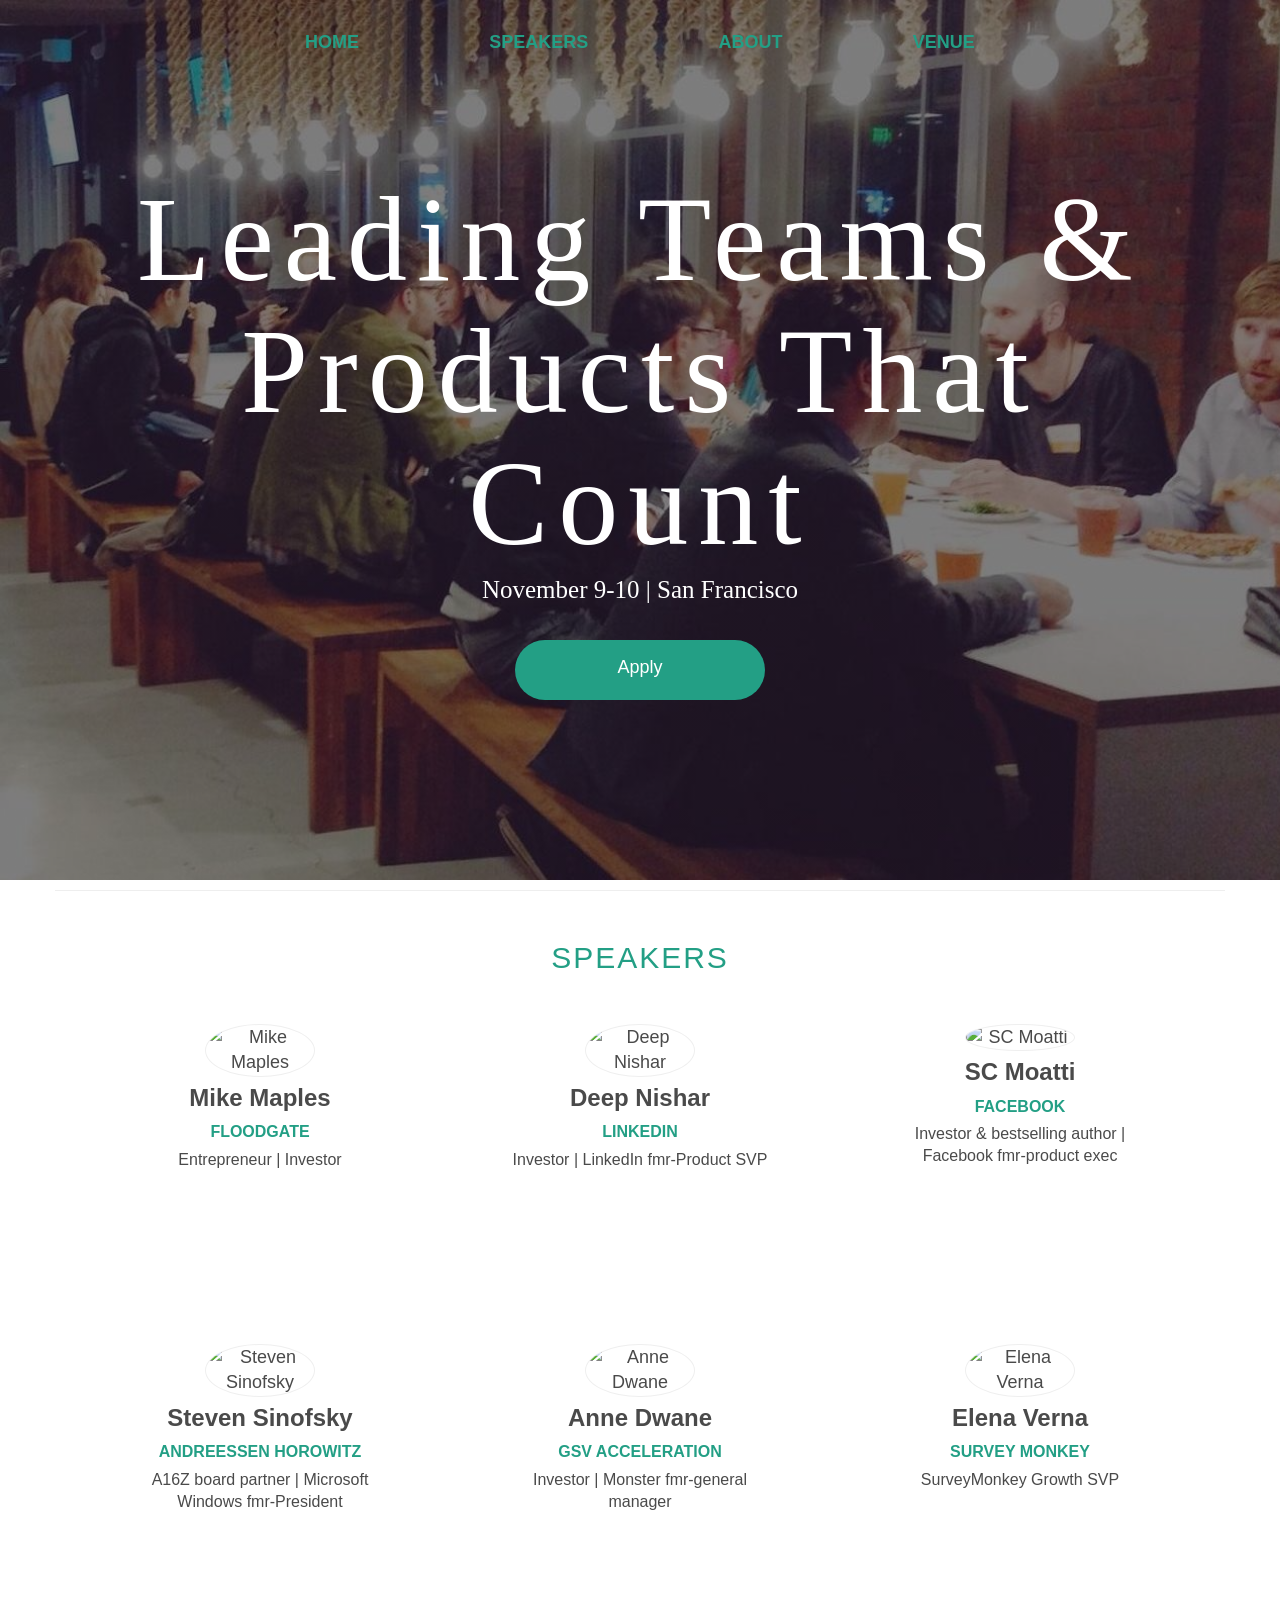
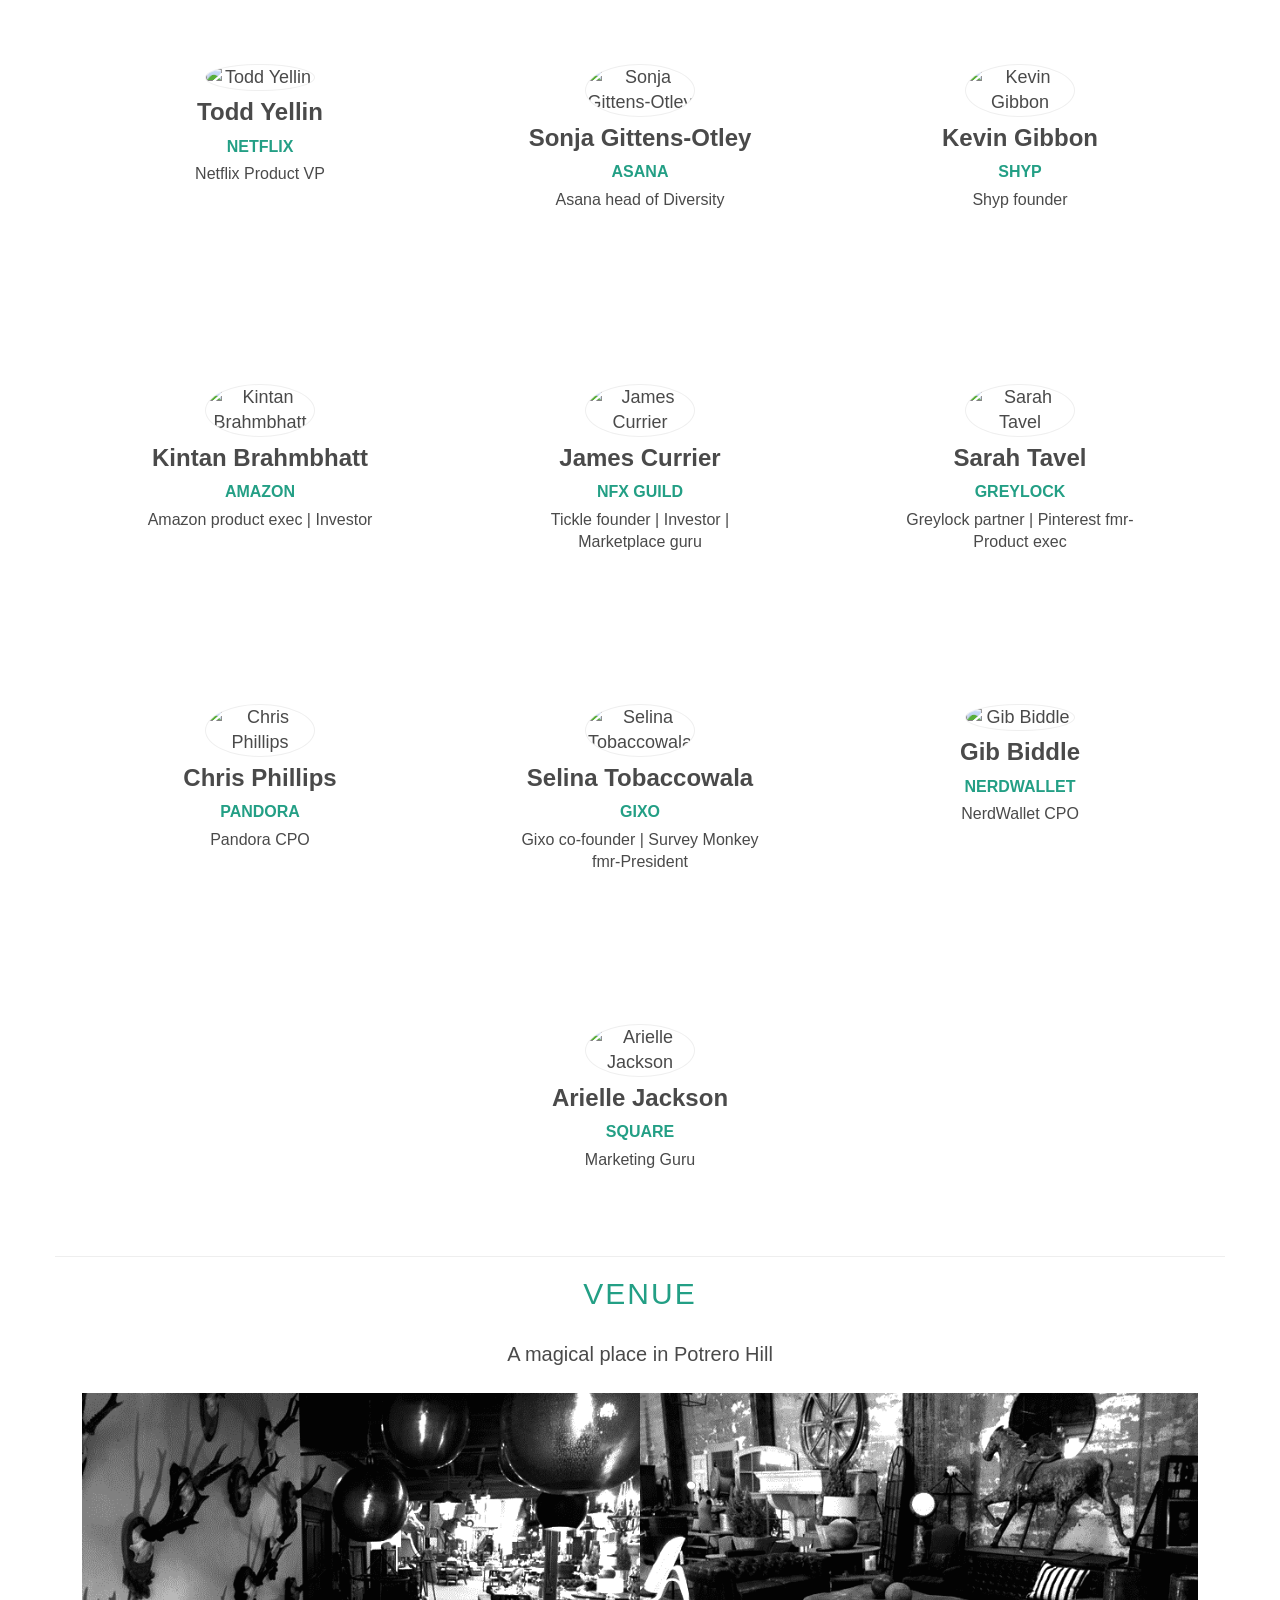
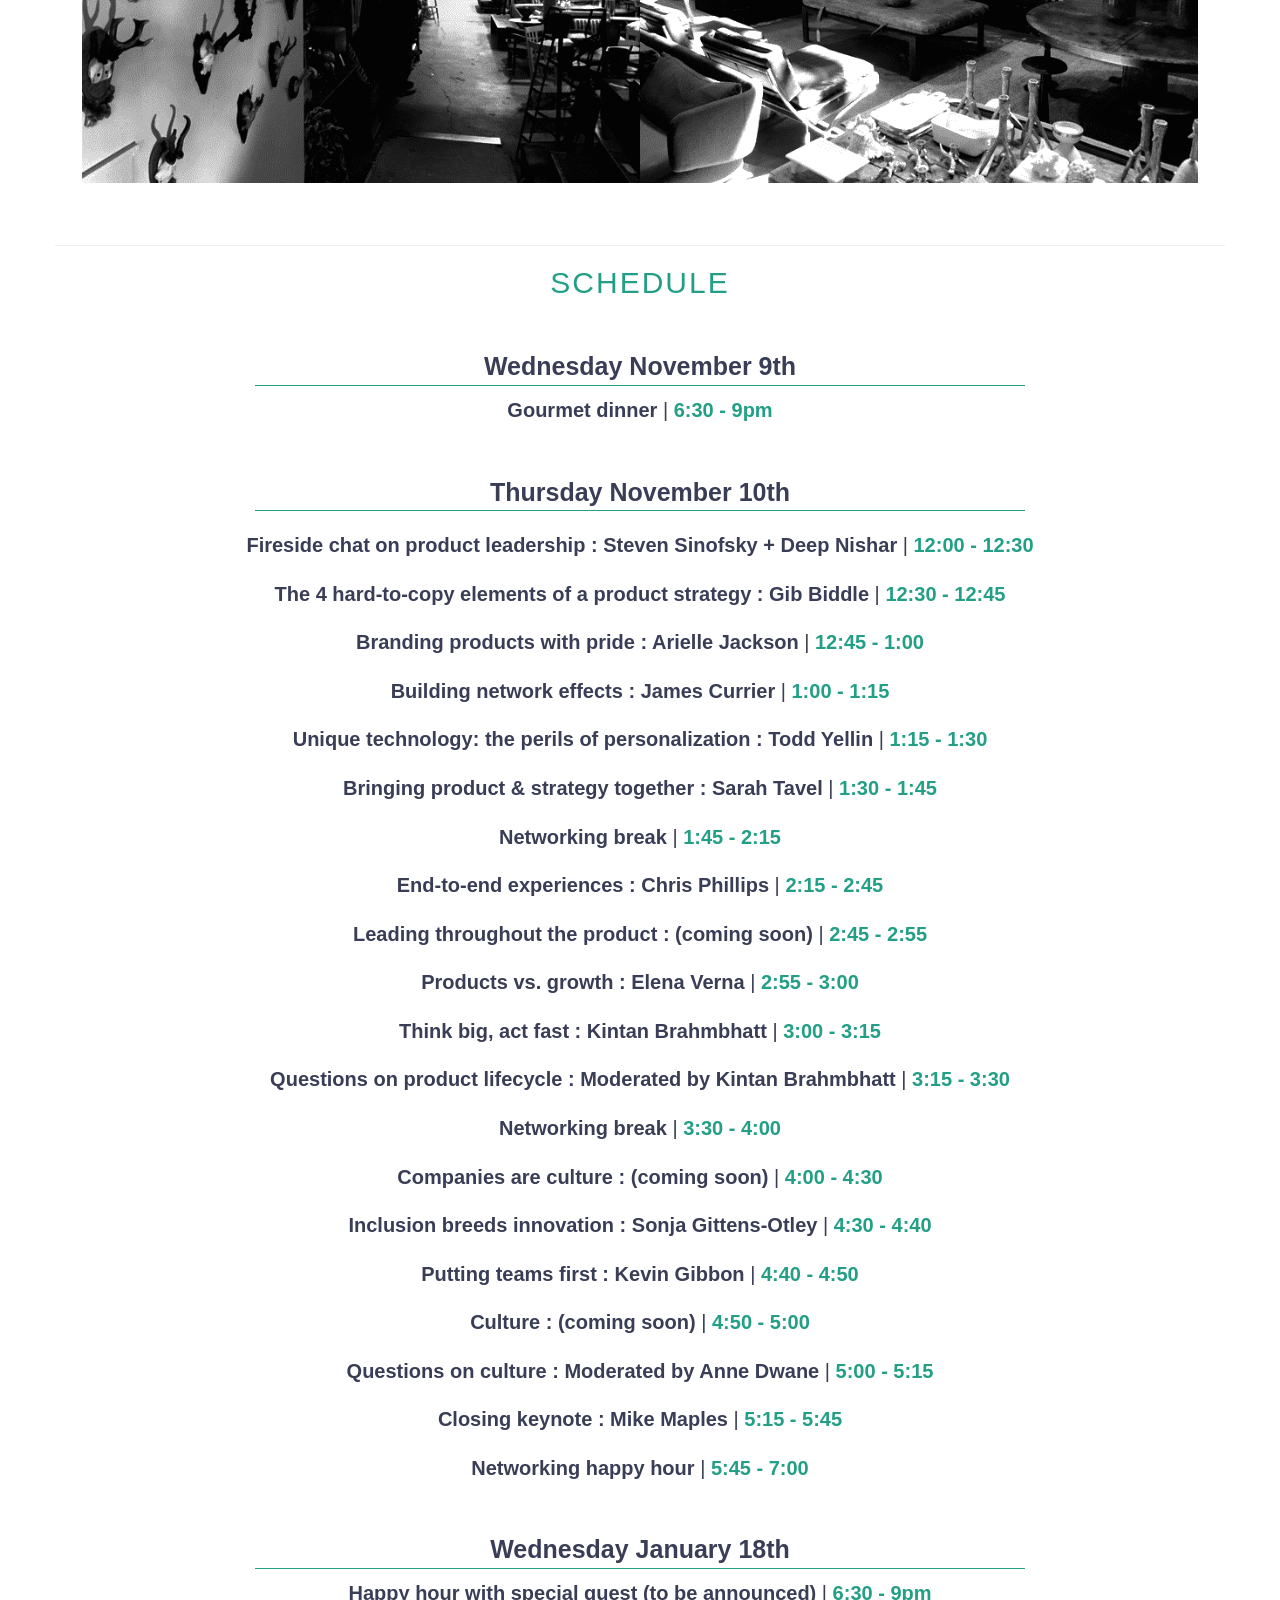
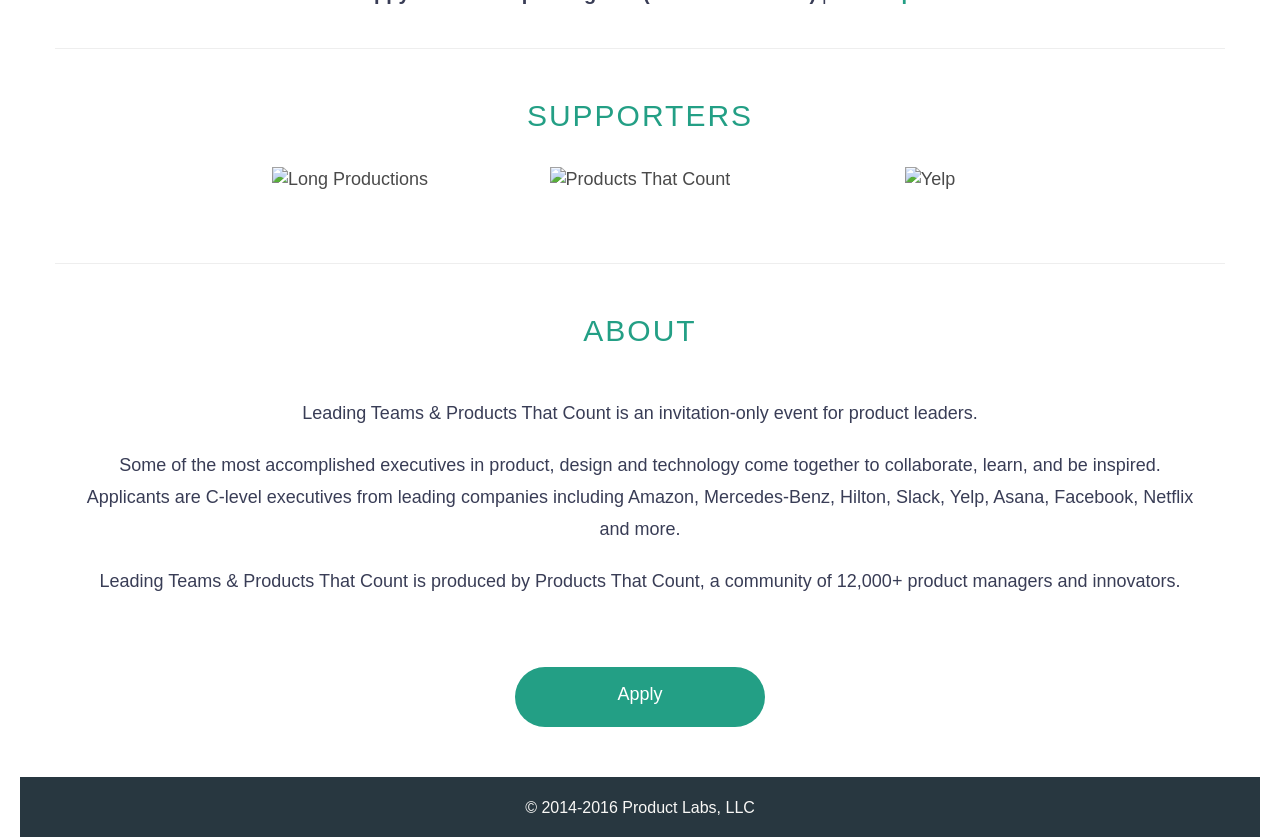
==== commit 7c81db83: "update file" ====
--- a/index.html
+++ b/index.html
@@ -326,38 +326,31 @@
                 </div>
                 <div class="col-xs-12 col-sm-6 col-sm-offset-0 col-md-4 col-md-offset-0 col-lg-4 col-lg-offset-0 speaker-wrap">
                     <div class="speaker">
-                        <img alt="Ian McAllister" class="speaker-pic img-circle img-responsive" src="http://i.imgur.com/krrxdMV.jpg">
-                        <div class="speaker-name">
-                            Ian McAllister
-                        </div>
-                        <div class="speaker-company">
-                            <a href="https://www.airbnb.com/">Airbnb</a>
-                        </div>
-                        <div class="speaker-bio">
-                            Airbnb product leader
-                        </div>
-                    </div>
-                </div>
-                <div class="col-xs-12 col-sm-6 col-sm-offset-0 col-md-4 col-md-offset-0 col-lg-4 col-lg-offset-0 speaker-wrap">
-                    <div class="speaker">
-                      <img src="http://i.imgur.com/wBLUStH.jpg" alt="Selina Tobaccowala" class="speaker-pic img-circle img-responsive">
+                        <img src="http://i.imgur.com/wBLUStH.jpg" alt="Selina Tobaccowala" class="speaker-pic img-circle img-responsive">
                         <div class="speaker-name">Selina Tobaccowala</div>
                         <div class="speaker-company"><a href="http://www.surveymonkey.com">Gixo</a></div>
                         <div class="speaker-bio">Gixo co-founder | Survey Monkey fmr-President</div>
                     </div>
                 </div>
+                <div class="col-xs-12 col-sm-6 col-sm-offset-0 col-md-4 col-md-offset-0 col-lg-4 col-lg-offset-0 speaker-wrap">
+                    <div class="speaker">
+                        <img alt="Gib Biddle" class="speaker-pic img-circle img-responsive" src="http://i.imgur.com/rf4ozLk.png">
+                        <div class="speaker-name">
+                            Gib Biddle
+                        </div>
+                        <div class="speaker-company">
+                            <a href="https://www.nerdwallet.com">NerdWallet</a>
+                        </div>
+                        <div class="speaker-bio">
+                            NerdWallet CPO
+                        </div>
+                    </div>
+                </div>
                 <div class="col-xs-12 col-sm-6 col-sm-offset-0 col-md-12 col-md-offset-0 col-lg-12 col-lg-offset-0">
-                    <div class="speaker">
-                        <img alt="Gib Biddle" class="speaker-pic img-circle img-responsive" src="http://i.imgur.com/rf4ozLk.png">
-                        <div class="speaker-name">
-                            Gib Biddle
-                        </div>
-                        <div class="speaker-company">
-                            <a href="https://www.nerdwallet.com">NerdWallet</a>
-                        </div>
-                        <div class="speaker-bio">
-                            NerdWallet CPO
-                        </div>
+                    <div class="speaker"><img src="http://i.imgur.com/TGh7sl6.png" alt="Arielle Jackson" class="speaker-pic img-circle img-responsive">
+                        <div class="speaker-name">Arielle Jackson</div>
+                        <div class="speaker-company"><a href="https://squareup.com/">Square</a></div>
+                        <div class="speaker-bio">Marketing Guru</div>
                     </div>
                 </div>
             </div>
@@ -420,7 +413,7 @@
                     </div>
                 </div>
                 <div class="schedule-speaker-card">
-                    <div class="schedule-speaker-title">Branding products with pride : (coming soon)<span class="divider"> | </span>
+                    <div class="schedule-speaker-title">Branding products with pride : Arielle Jackson<span class="divider"> | </span>
                         <div class="schedule-speakersession-duration">12:45 - 1:00</div>
                     </div>
                 </div>
@@ -450,7 +443,7 @@
                     </div>
                 </div>
                 <div class="schedule-speaker-card">
-                    <div class="schedule-speaker-title">Leading throughout the product : Ian McAllister<span class="divider"> | </span>
+                    <div class="schedule-speaker-title">Leading throughout the product : (coming soon)<span class="divider"> | </span>
                         <div class="schedule-speakersession-duration">2:45 - 2:55</div>
                     </div>
                 </div>
--- a/styles.css
+++ b/styles.css
@@ -38,7 +38,7 @@
     text-align: center
 }
 h1.logo {
-    font-family: Arial Black;
+    font-family: Arial Black !important;
     font-size: 170px;
     margin-bottom: 5px;
     color: #FFF;
@@ -60,7 +60,7 @@
     line-height: 30px
 }
 h3 {
-    font-family: Arial Black, sans-serif;
+    font-family: Arial Black !important, sans-serif;
     font-size: 30px;
     font-weight: 400;
     color: #bc3035;
@@ -623,16 +623,16 @@
 
 h1.logo {
   font-size: 50px;
-  font-family: Arial Black;
+  font-family: Arial Black !important;
 }
 
 h2.tagline {
   font-size: 25px;
-  font-family: Arial Black;
+  font-family: Arial Black !important;
 }
 
 .leadership-header {
-  font-family: Arial Black;
+  font-family: Arial Black !important;
   margin-top: 20px;
   margin-bottom: 5px;
   font-size: 170px;
@@ -713,7 +713,7 @@
 }
 
 .signup-form textarea {
-  font-family: Arial Black;
+  font-family: Arial Black !important;
   background: rgba(255,255,255,.1);
   border: none;
   border-radius: 4px;
@@ -1148,7 +1148,7 @@
 
 .event-day-container {
   padding-top: 1rem;
-  font-family: Arial Black, sans-serif;
+  font-family: Arial Black !important, sans-serif;
   font-size: 25px;
   font-weight: 600;
 }
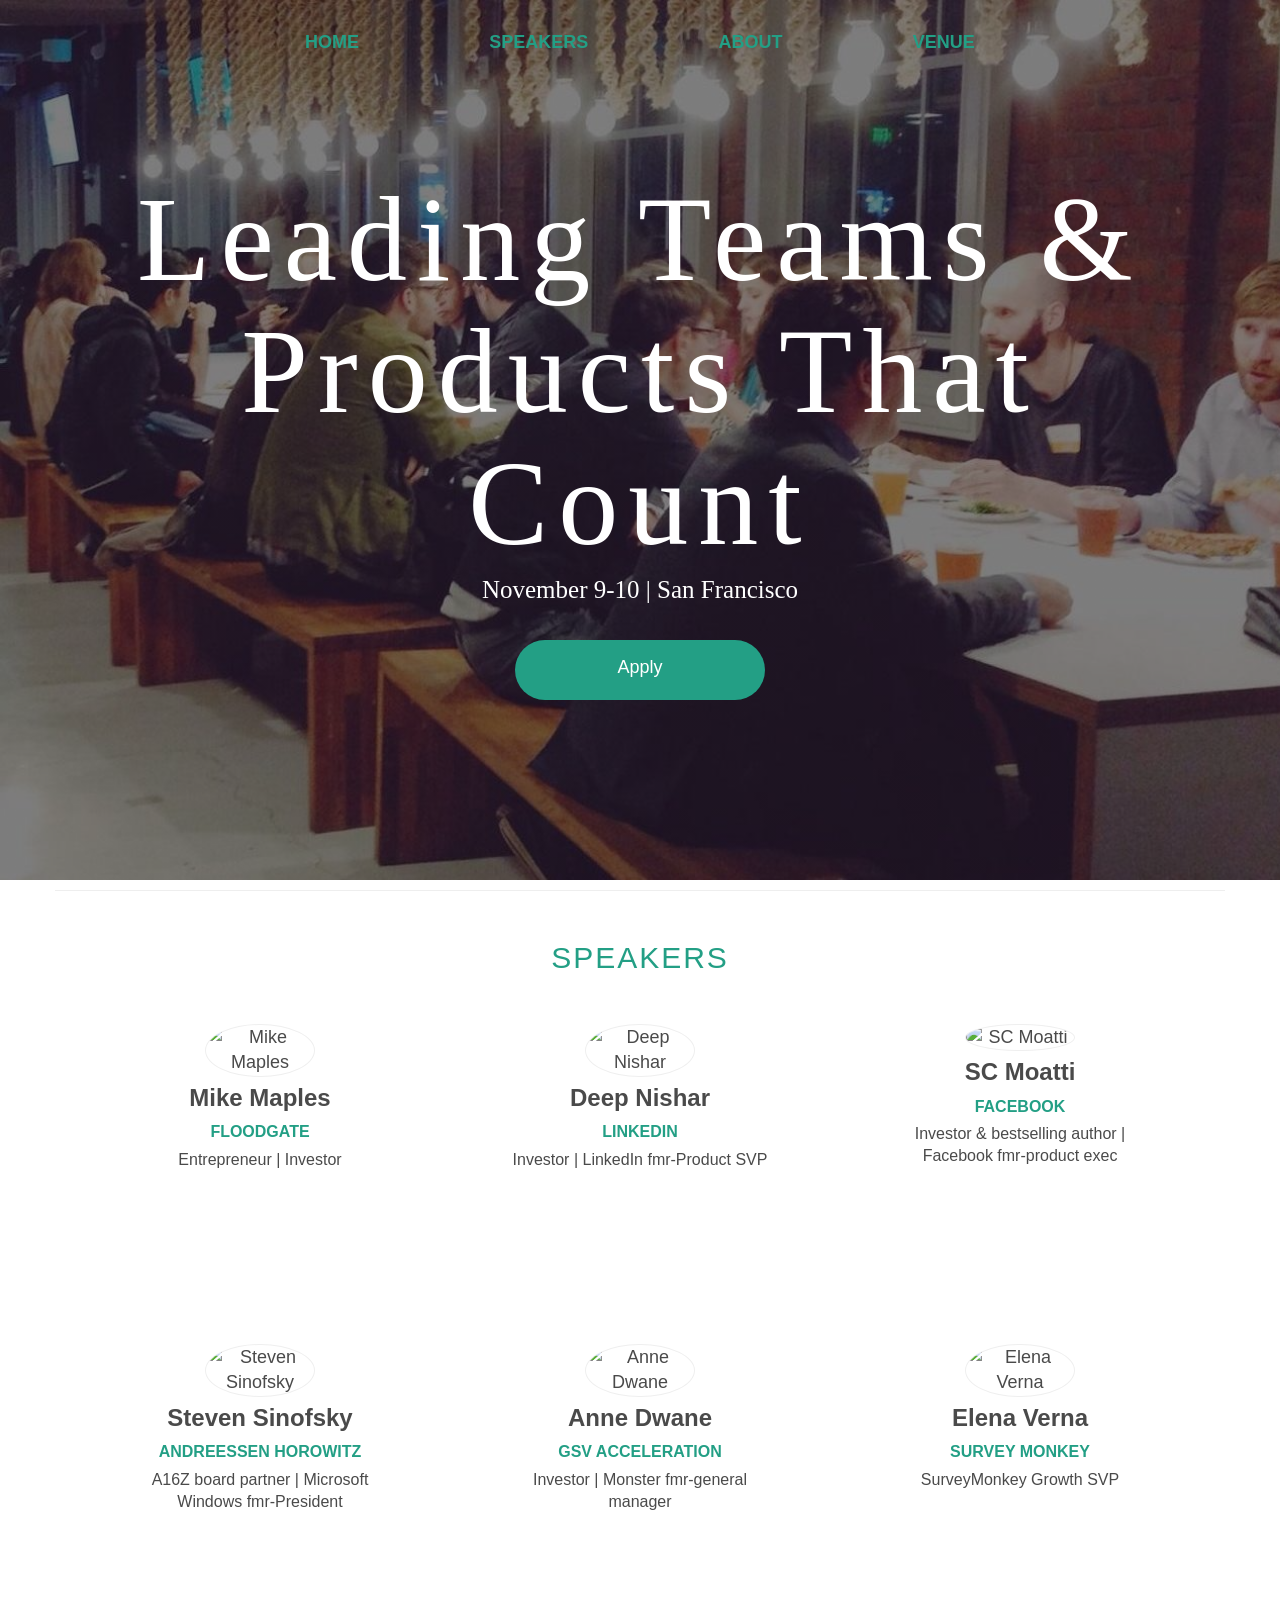
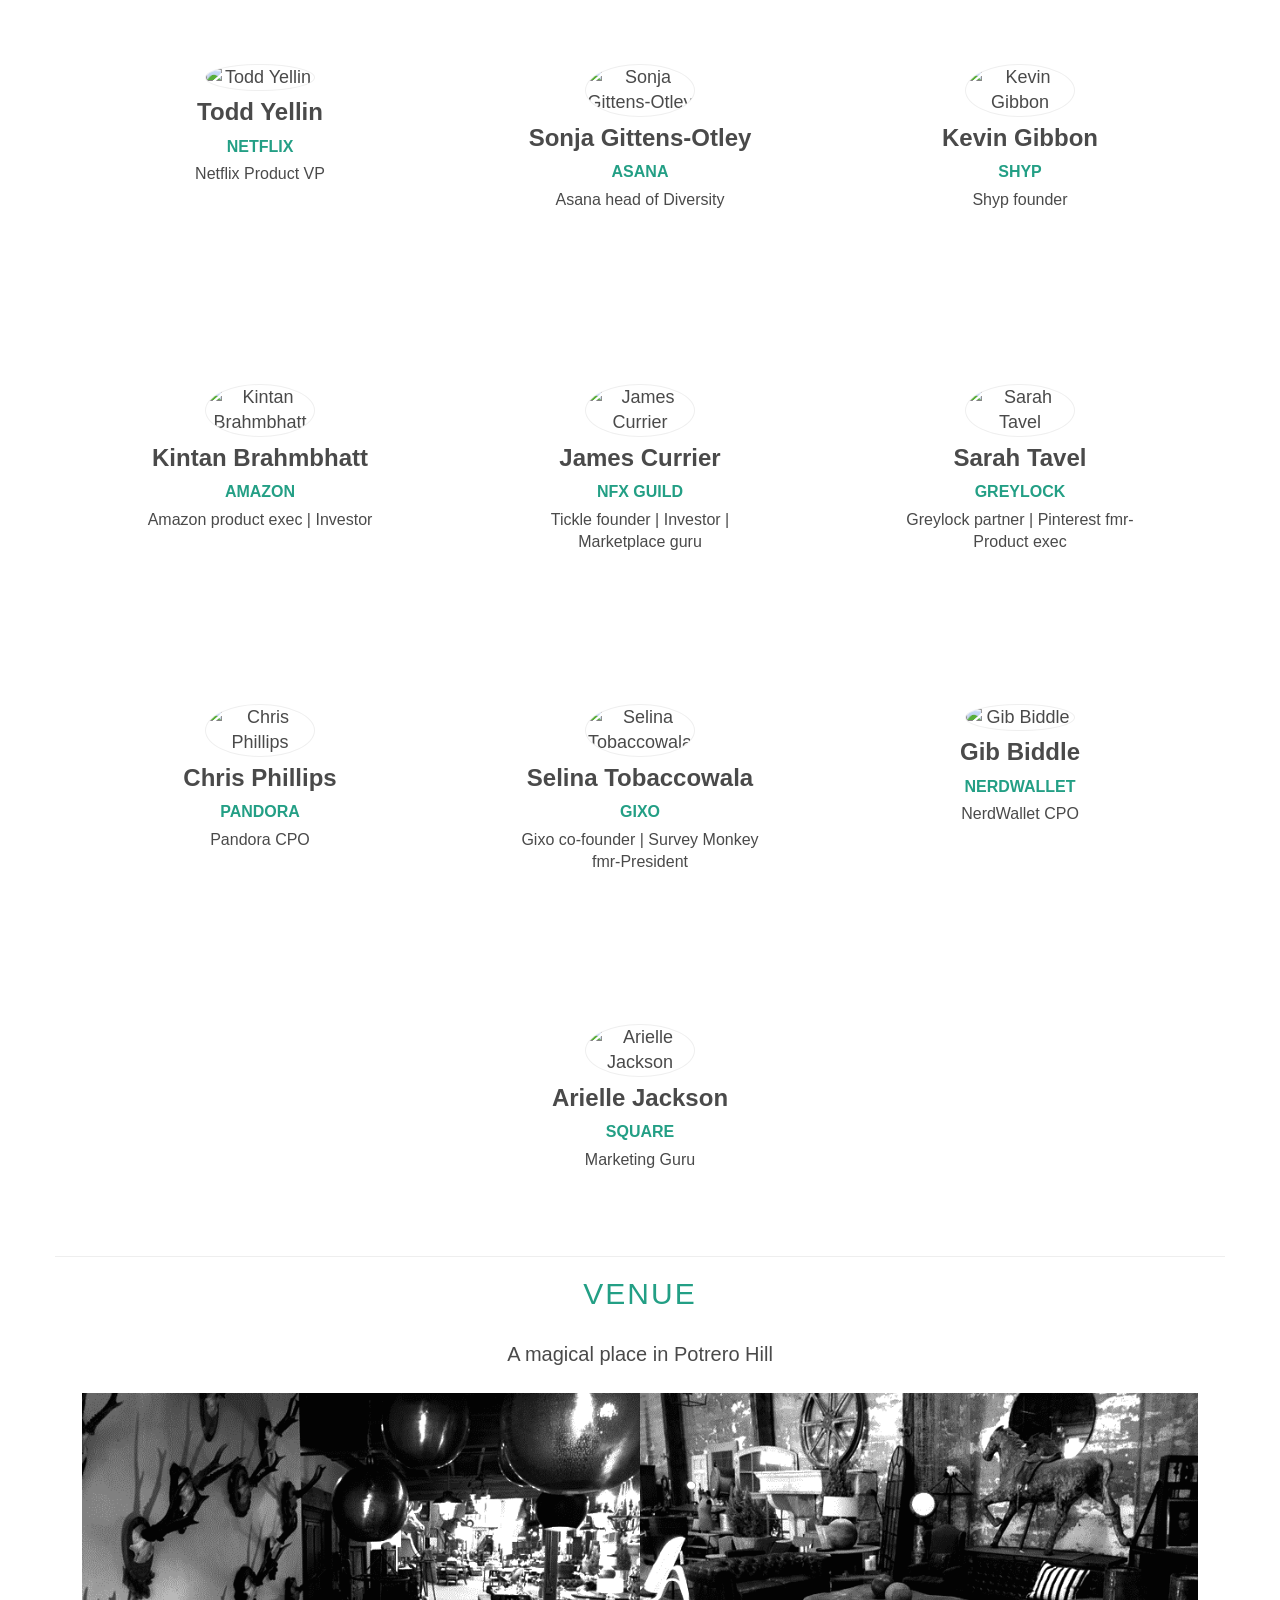
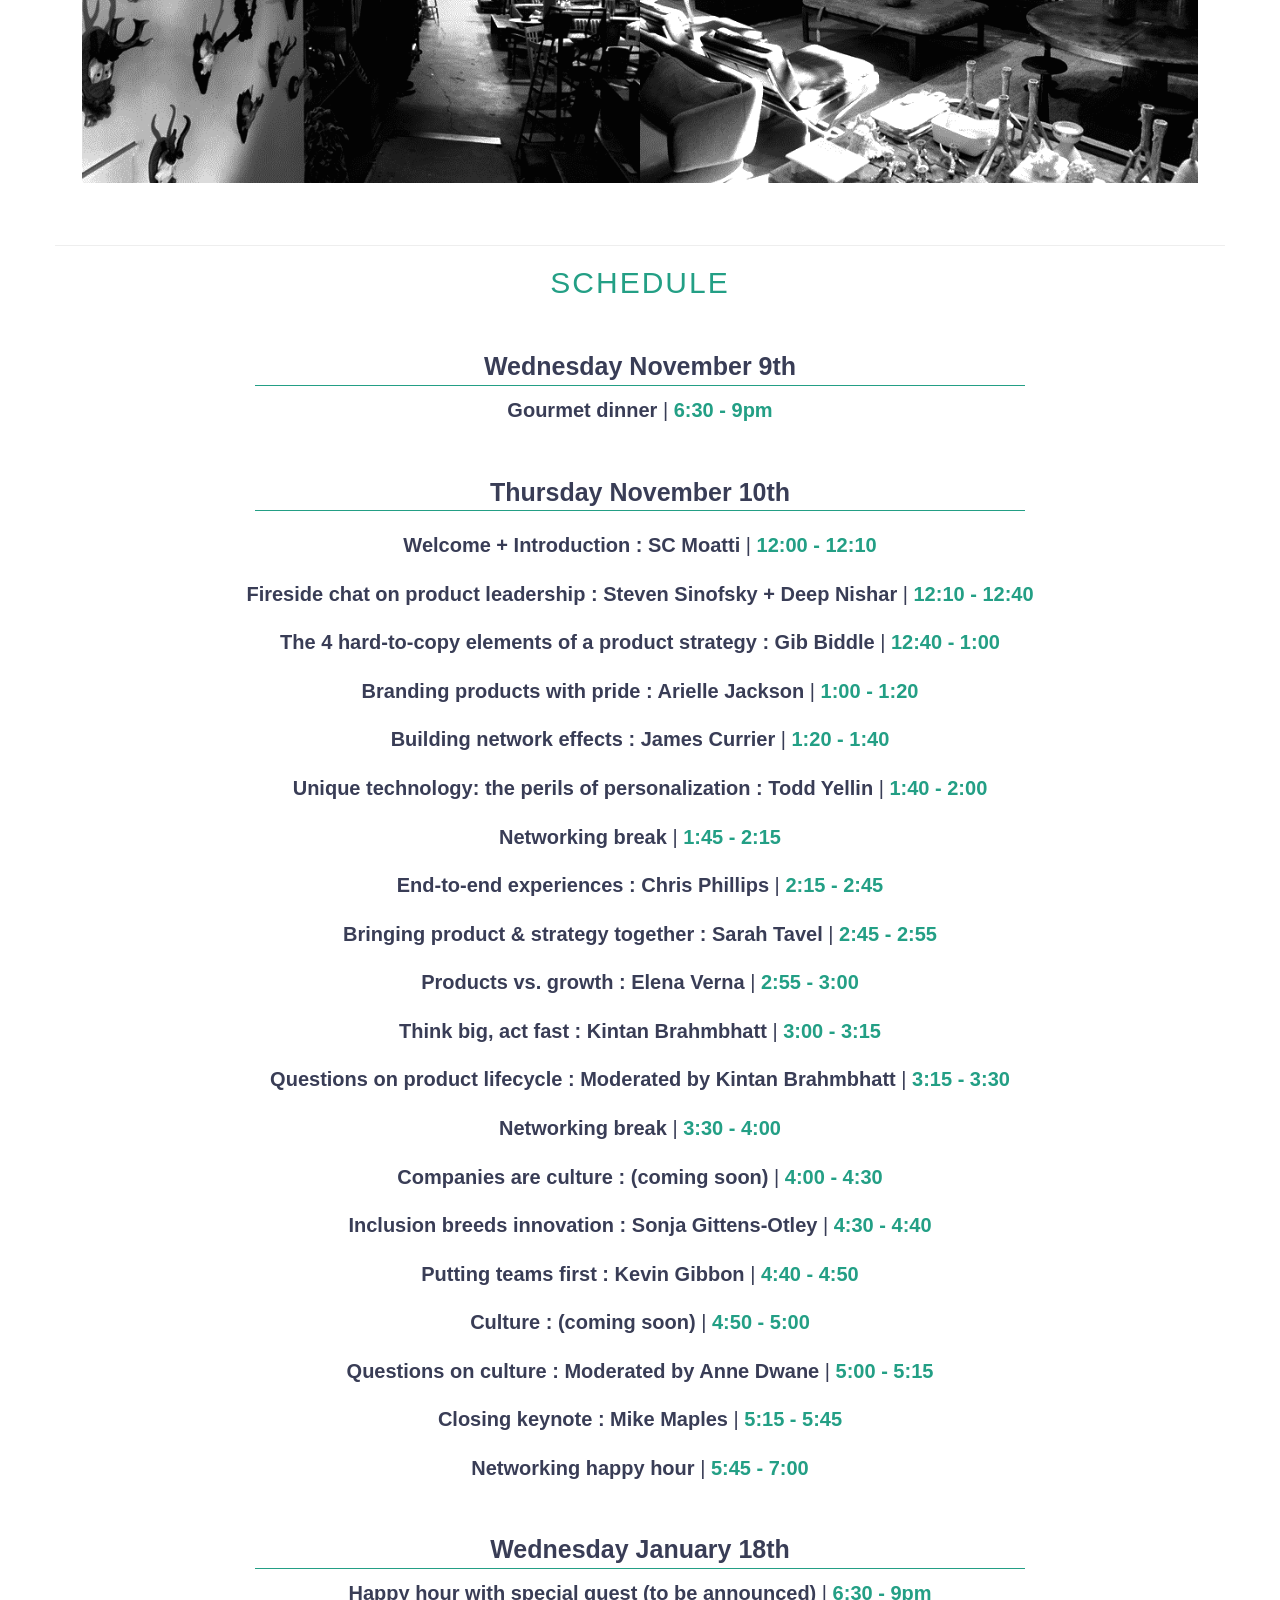
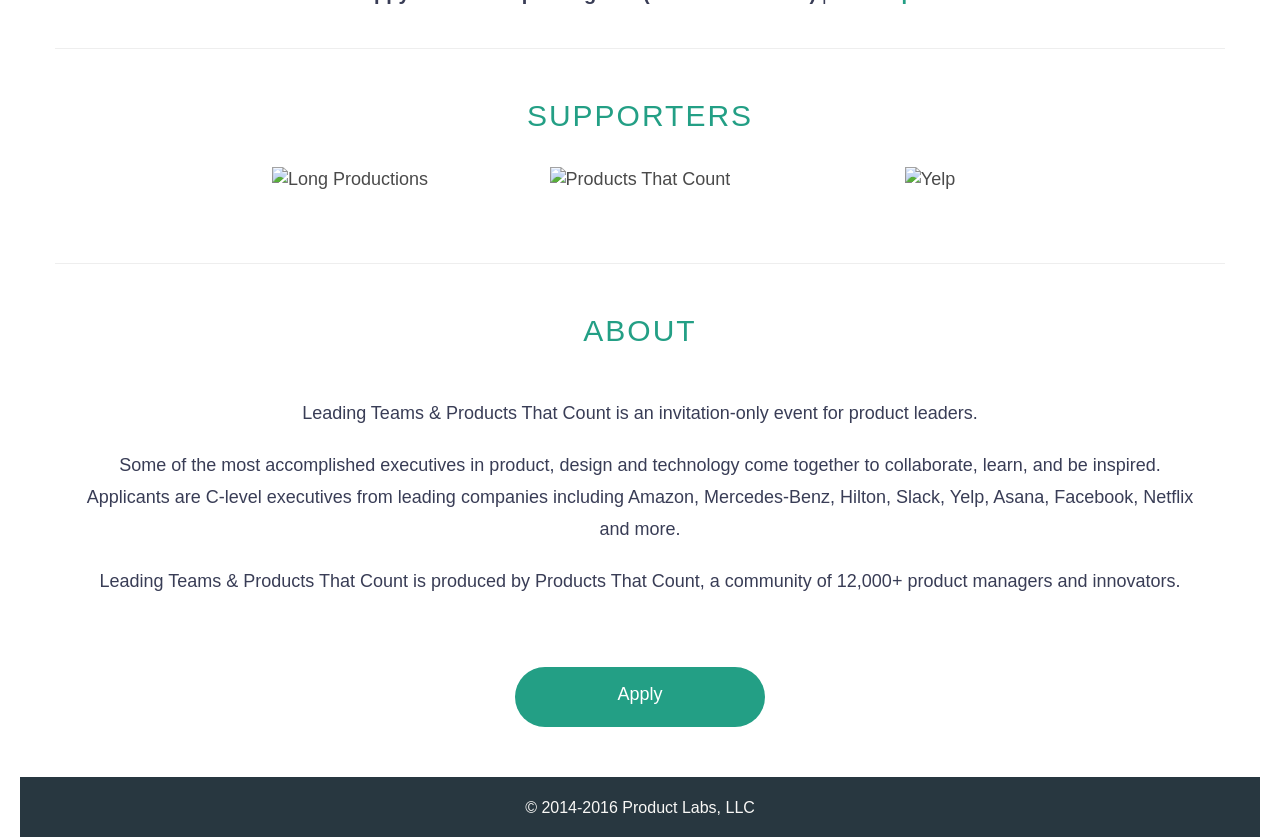
==== commit e3ed26d5: "Updated HTML" ====
--- a/index.html
+++ b/index.html
@@ -403,33 +403,33 @@
                     </div>
                 </div>
                 <div class="schedule-speaker-card">
+                    <div class="schedule-speaker-title">Welcome + Introduction : SC Moatti<span class="divider"> | </span>
+                        <div class="schedule-speakersession-duration">12:00 - 12:10</div>
+                    </div>
+                </div>
+                <div class="schedule-speaker-card">
                     <div class="schedule-speaker-title">Fireside chat on product leadership : Steven Sinofsky + Deep Nishar<span class="divider"> | </span>
-                        <div class="schedule-speakersession-duration">12:00 - 12:30</div>
+                        <div class="schedule-speakersession-duration">12:10 - 12:40</div>
                     </div>
                 </div>
                 <div class="schedule-speaker-card">
                     <div class="schedule-speaker-title">The 4 hard-to-copy elements of a product strategy : Gib Biddle<span class="divider"> | </span>
-                        <div class="schedule-speakersession-duration">12:30 - 12:45</div>
+                        <div class="schedule-speakersession-duration">12:40 - 1:00</div>
                     </div>
                 </div>
                 <div class="schedule-speaker-card">
                     <div class="schedule-speaker-title">Branding products with pride : Arielle Jackson<span class="divider"> | </span>
-                        <div class="schedule-speakersession-duration">12:45 - 1:00</div>
+                        <div class="schedule-speakersession-duration">1:00 - 1:20</div>
                     </div>
                 </div>
                 <div class="schedule-speaker-card">
                     <div class="schedule-speaker-title">Building network effects : James Currier<span class="divider"> | </span>
-                        <div class="schedule-speakersession-duration">1:00 - 1:15</div>
+                        <div class="schedule-speakersession-duration">1:20 - 1:40</div>
                     </div>
                 </div>
                 <div class="schedule-speaker-card">
                     <div class="schedule-speaker-title">Unique technology: the perils of personalization : Todd Yellin<span class="divider"> | </span>
-                        <div class="schedule-speakersession-duration">1:15 - 1:30</div>
-                    </div>
-                </div>
-                <div class="schedule-speaker-card">
-                    <div class="schedule-speaker-title">Bringing product &amp; strategy together : Sarah Tavel<span class="divider"> | </span>
-                        <div class="schedule-speakersession-duration">1:30 - 1:45</div>
+                        <div class="schedule-speakersession-duration">1:40 - 2:00</div>
                     </div>
                 </div>
                 <div class="schedule-speaker-card">
@@ -443,7 +443,7 @@
                     </div>
                 </div>
                 <div class="schedule-speaker-card">
-                    <div class="schedule-speaker-title">Leading throughout the product : (coming soon)<span class="divider"> | </span>
+                    <div class="schedule-speaker-title">Bringing product &amp; strategy together : Sarah Tavel<span class="divider"> | </span>
                         <div class="schedule-speakersession-duration">2:45 - 2:55</div>
                     </div>
                 </div>
@@ -502,7 +502,6 @@
                         <div class="schedule-speakersession-duration">5:45 - 7:00</div>
                     </div>
                 </div>
-
                 <div class="event-day-container-day-3">
                     <div class="event-day-container"> Wednesday January 18th </div>
                     <div class="container day-1">
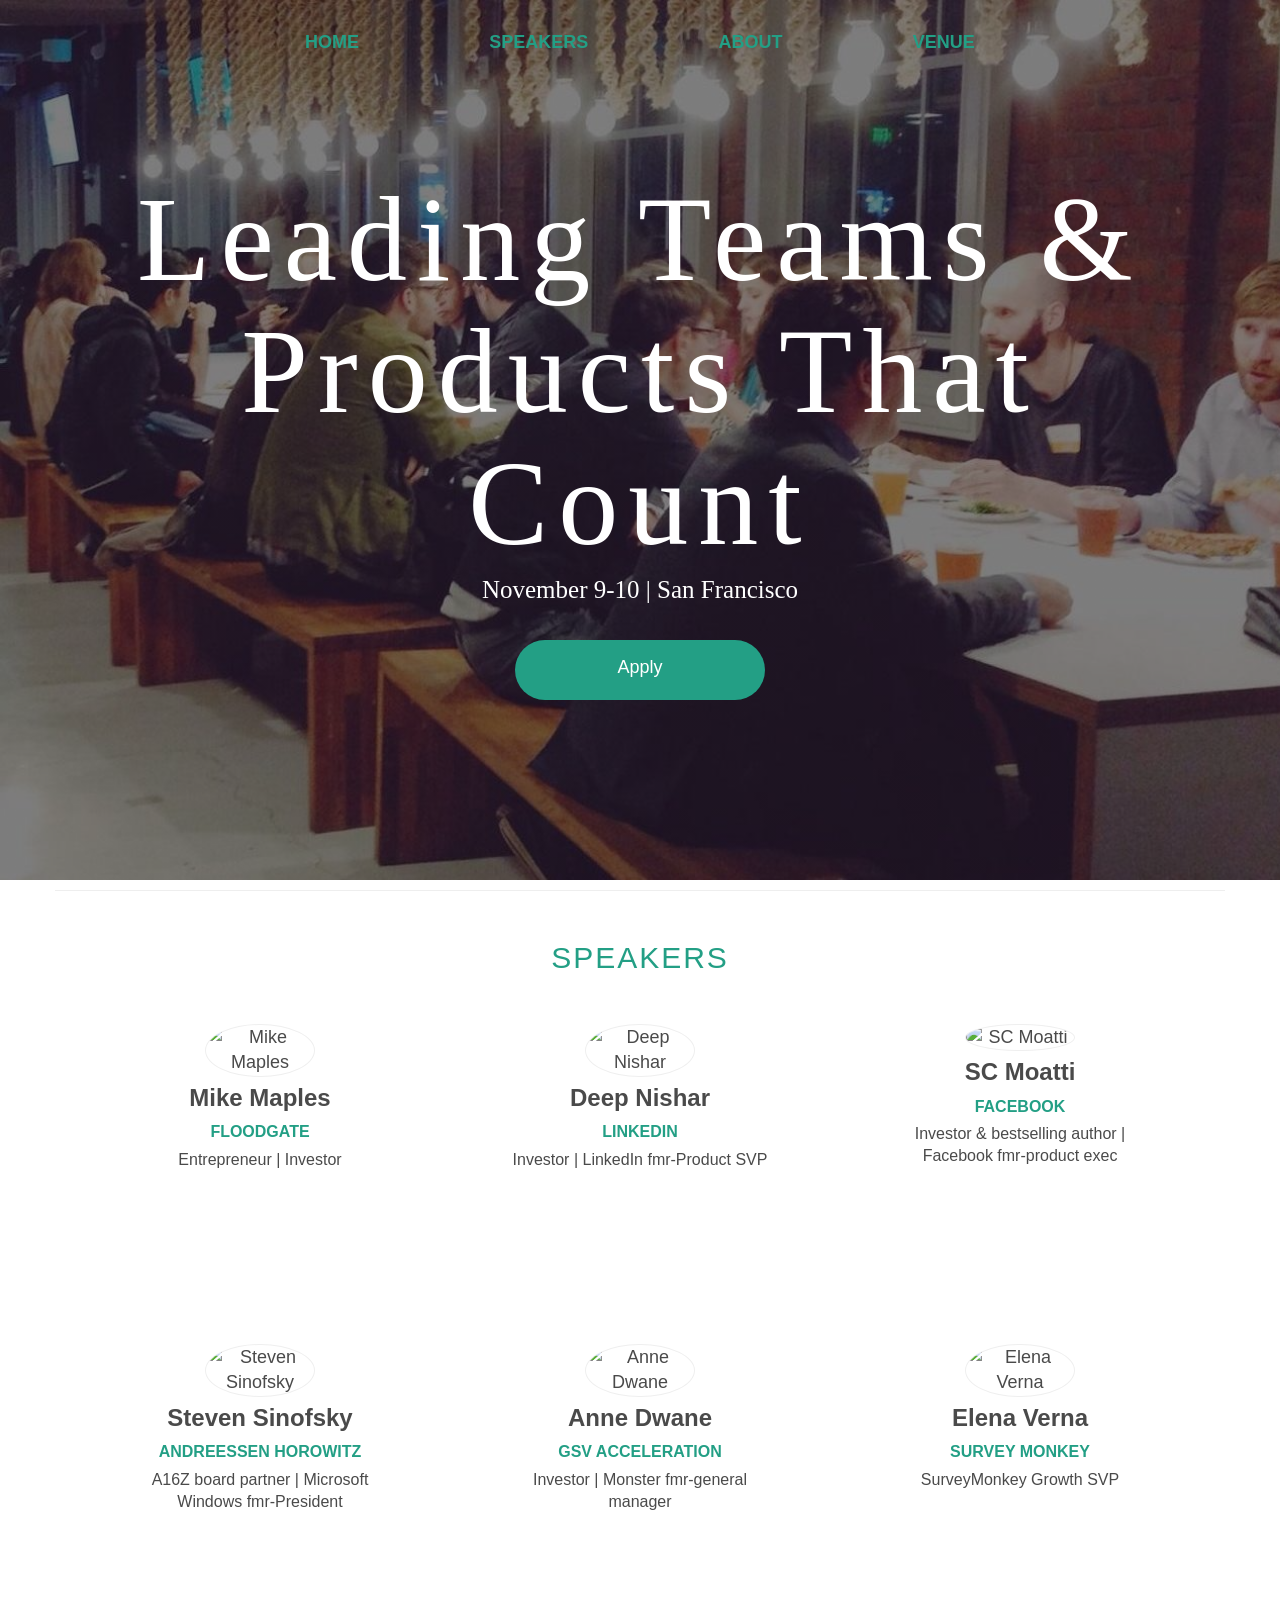
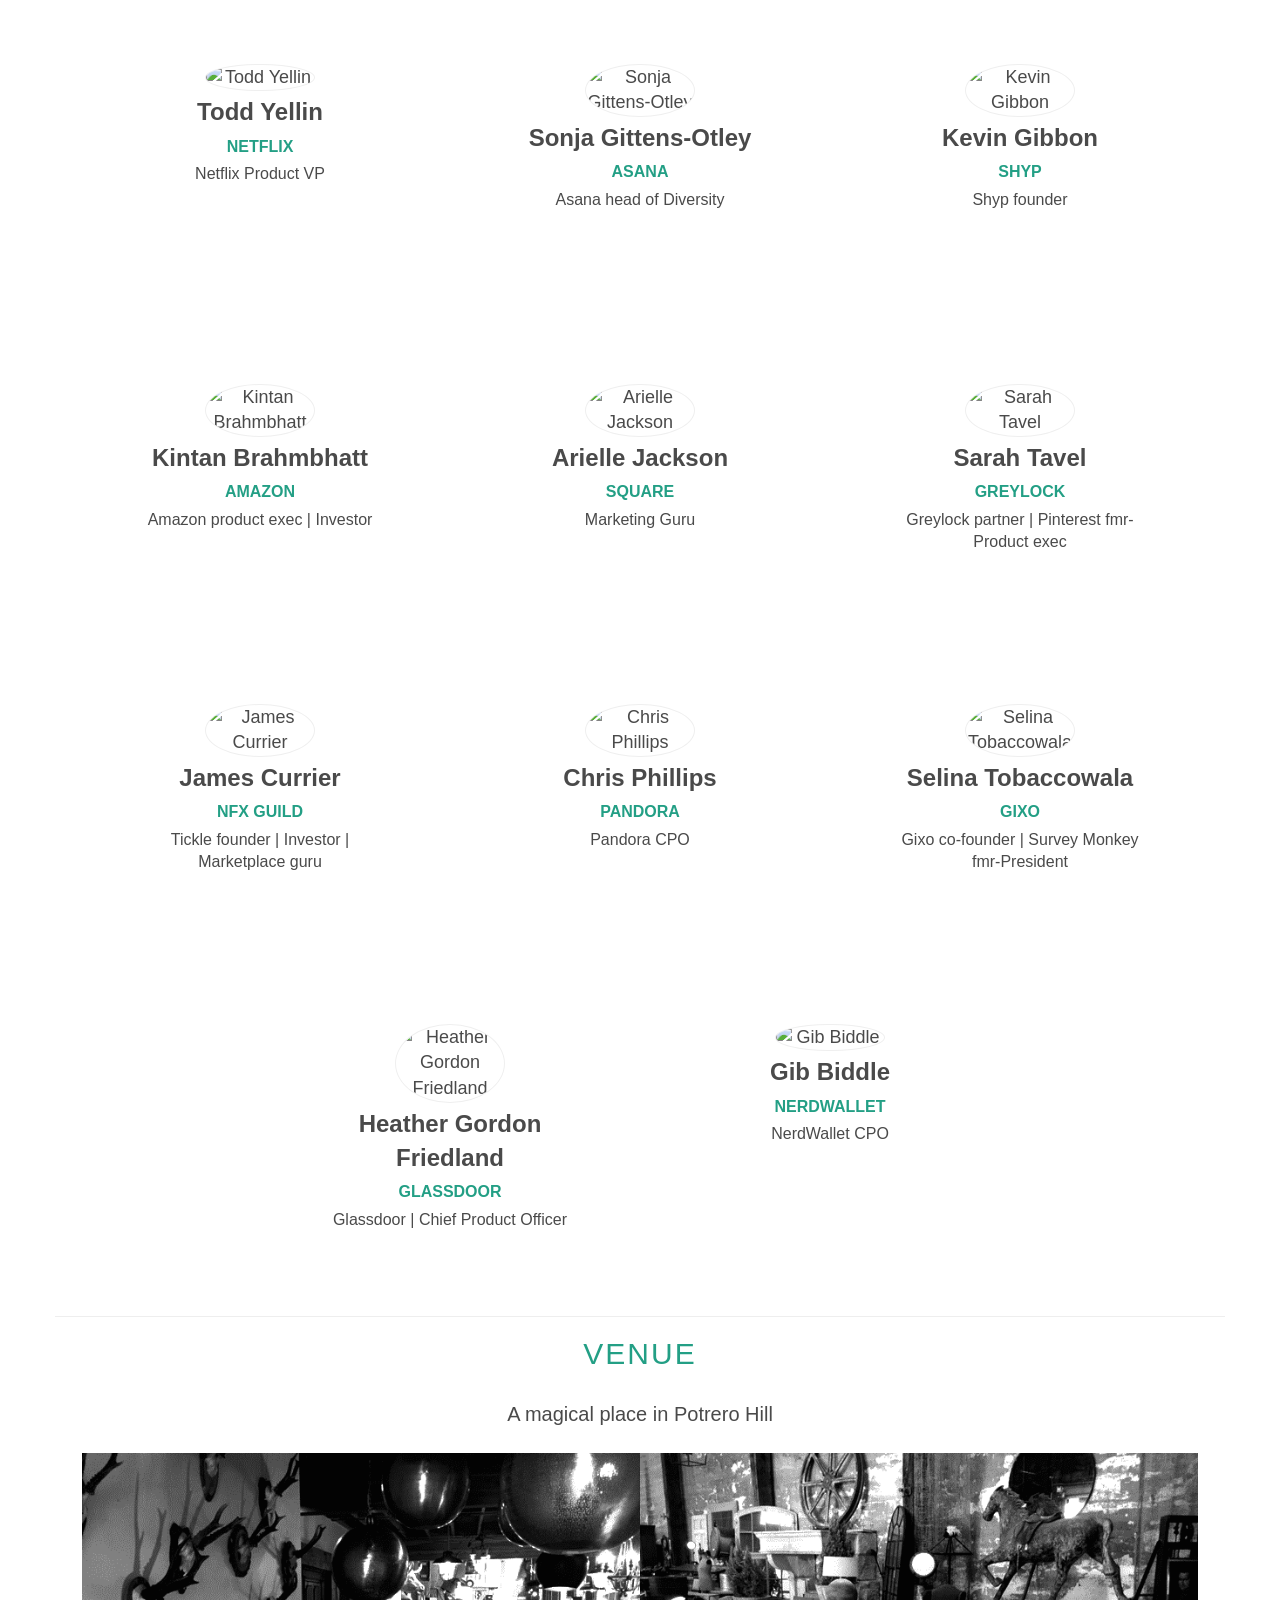
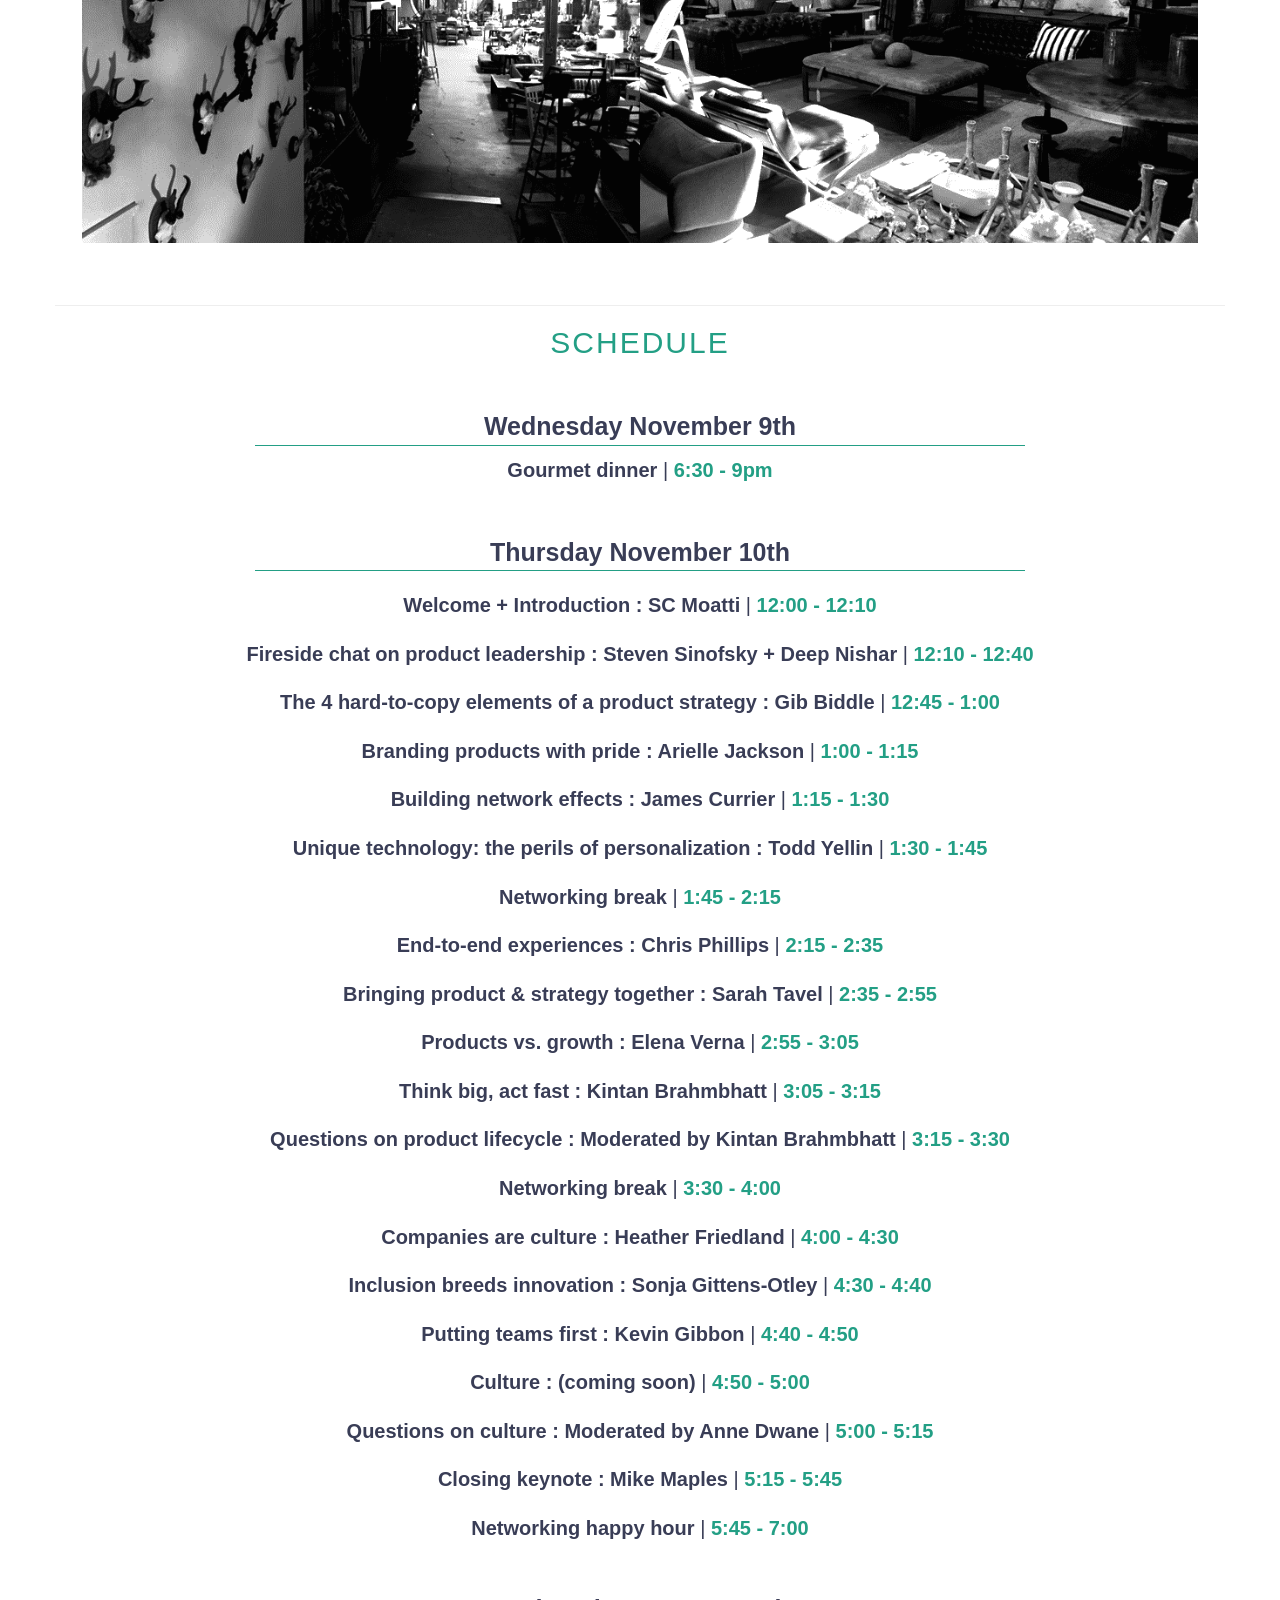
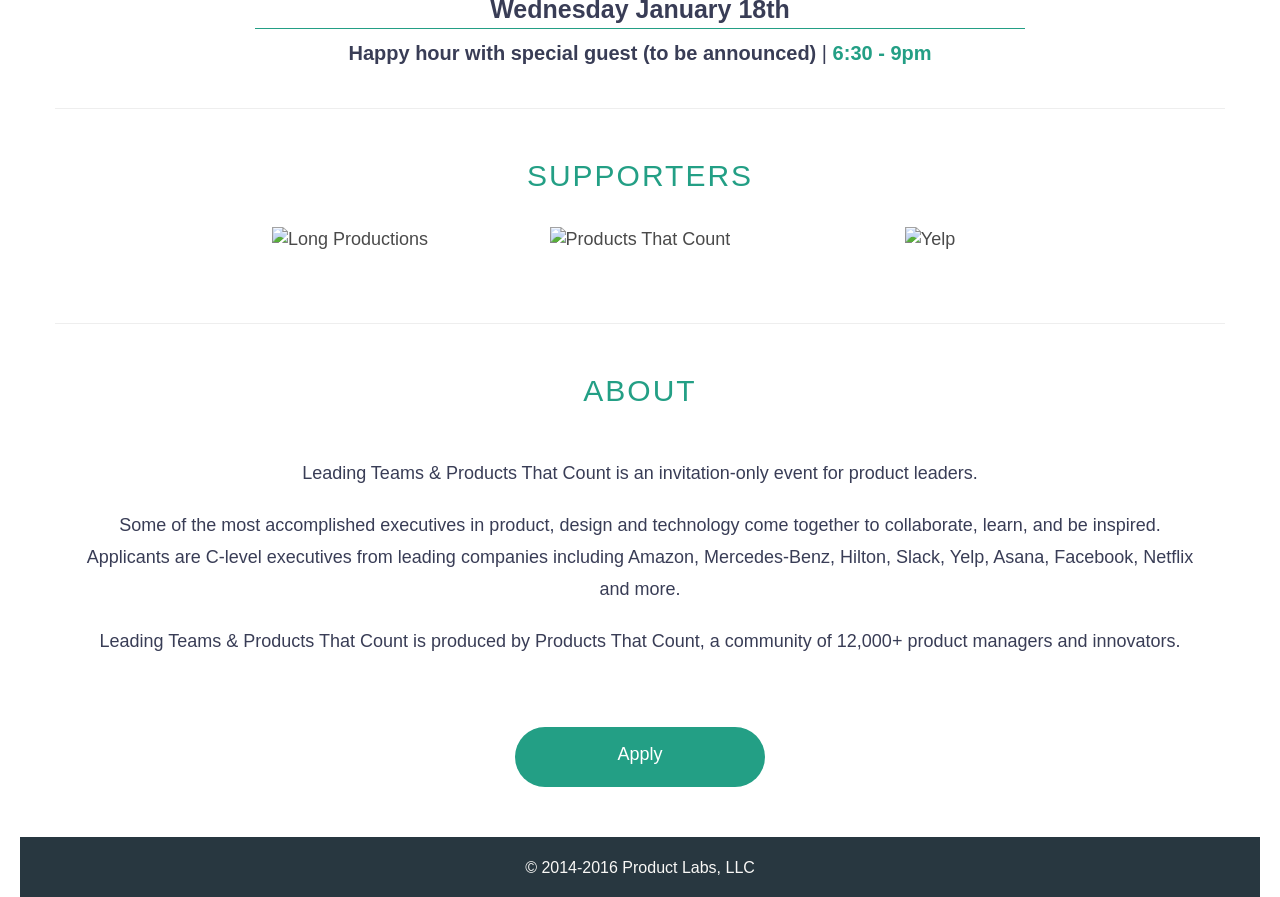
==== commit 9504b763: "updated index.html" ====
--- a/index.html
+++ b/index.html
@@ -149,210 +149,127 @@
         <div class="container content-section centered">
             <h3 class="header-styles">SPEAKERS</h3>
             <div class="row content-wrap row-centered" id="speakers-section">
-                <div class="col-xs-12 col-sm-6 col-sm-offset-0 col-md-4 col-md-offset-0 col-lg-4 col-lg-offset-0 speaker-wrap">
-                    <div class="speaker">
-                        <img alt="Mike Maples" class="speaker-pic img-circle img-responsive" src="http://i.imgur.com/SoQWRJl.jpg">
-                        <div class="speaker-name">
-                            Mike Maples
-                        </div>
-                        <div class="speaker-company">
-                            <a href="http://floodgate.com/">Floodgate</a>
-                        </div>
-                        <div class="speaker-bio">
-                            Entrepreneur | Investor
-                        </div>
-                    </div>
-                </div>
-                <div class="col-xs-12 col-sm-6 col-sm-offset-0 col-md-4 col-md-offset-0 col-lg-4 col-lg-offset-0 speaker-wrap">
-                    <div class="speaker">
-                        <img alt="Deep Nishar" class="speaker-pic img-circle img-responsive" src="http://i.imgur.com/An3Oz4m.png">
-                        <div class="speaker-name">
-                            Deep Nishar
-                        </div>
-                        <div class="speaker-company">
-                            <a href="https://www.linkedin.com">LinkedIn</a>
-                        </div>
-                        <div class="speaker-bio">
-                            Investor | LinkedIn fmr-Product SVP
-                        </div>
-                    </div>
-                </div>
-                <div class="col-xs-12 col-sm-6 col-sm-offset-0 col-md-4 col-md-offset-0 col-lg-4 col-lg-offset-0 speaker-wrap">
-                    <div class="speaker">
-                        <img alt="SC Moatti" class="speaker-pic img-circle img-responsive" src="http://i.imgur.com/17xnXDA.png">
-                        <div class="speaker-name">
-                            SC Moatti
-                        </div>
-                        <div class="speaker-company">
-                            <a href="http://productsthatcount.com">Facebook</a>
-                        </div>
-                        <div class="speaker-bio">
-                            Investor &amp; bestselling author | Facebook fmr-product exec
-                        </div>
-                    </div>
-                </div>
-                <div class="col-xs-12 col-sm-6 col-sm-offset-0 col-md-4 col-md-offset-0 col-lg-4 col-lg-offset-0 speaker-wrap">
-                    <div class="speaker">
-                        <img alt="Steven Sinofsky" class="speaker-pic img-circle img-responsive" src="http://i.imgur.com/KPofmtp.png">
-                        <div class="speaker-name">
-                            Steven Sinofsky
-                        </div>
-                        <div class="speaker-company">
-                            <a href="http://a16z.com/">Andreessen Horowitz</a>
-                        </div>
-                        <div class="speaker-bio">
-                            A16Z board partner | Microsoft Windows fmr-President
-                        </div>
-                    </div>
-                </div>
-                <div class="col-xs-12 col-sm-6 col-sm-offset-0 col-md-4 col-md-offset-0 col-lg-4 col-lg-offset-0 speaker-wrap">
-                    <div class="speaker"><img src="http://i.imgur.com/9CDCuZD.jpg" alt="Anne Dwane" class="speaker-pic img-circle img-responsive">
-                        <div class="speaker-name">Anne Dwane</div>
-                        <div class="speaker-company"><a href="http://gsvlabs.com/">GSV Acceleration</a></div>
-                        <div class="speaker-bio">Investor | Monster fmr-general manager </div>
-                    </div>
-                </div>
-                <div class="col-xs-12 col-sm-6 col-sm-offset-0 col-md-4 col-md-offset-0 col-lg-4 col-lg-offset-0 speaker-wrap">
-                    <div class="speaker">
-                        <img alt="Elena Verna" class="speaker-pic img-circle img-responsive" src="http://i.imgur.com/u3OyK0o.jpg?1">
-                        <div class="speaker-name">
-                            Elena Verna
-                        </div>
-                        <div class="speaker-company">
-                            <a href="https://www.linkedin.com/in/elenaverna">Survey Monkey</a>
-                        </div>
-                        <div class="speaker-bio">
-                            SurveyMonkey Growth SVP
-                        </div>
-                    </div>
-                </div>
-                <div class="col-xs-12 col-sm-6 col-sm-offset-0 col-md-4 col-md-offset-0 col-lg-4 col-lg-offset-0 speaker-wrap">
-                    <div class="speaker">
-                        <img alt="Todd Yellin" class="speaker-pic img-circle img-responsive" src="http://i.imgur.com/IDQxRX0.png">
-                        <div class="speaker-name">
-                            Todd Yellin
-                        </div>
-                        <div class="speaker-company">
-                            <a href="https://www.netflix.com">Netflix</a>
-                        </div>
-                        <div class="speaker-bio">
-                            Netflix Product VP
-                        </div>
-                    </div>
-                </div>
-                <div class="col-xs-12 col-sm-6 col-sm-offset-0 col-md-4 col-md-offset-0 col-lg-4 col-lg-offset-0 speaker-wrap">
-                    <div class="speaker">
-                        <img alt="Sonja Gittens-Otley" class="speaker-pic img-circle img-responsive" src="http://i.imgur.com/2xUaG2o.jpg">
-                        <div class="speaker-name">
-                            Sonja Gittens-Otley
-                        </div>
-                        <div class="speaker-company">
-                            <a href="http://www.asana.com">Asana</a>
-                        </div>
-                        <div class="speaker-bio">
-                            Asana head of Diversity
-                        </div>
-                    </div>
-                </div>
-                <div class="col-xs-12 col-sm-6 col-sm-offset-0 col-md-4 col-md-offset-0 col-lg-4 col-lg-offset-0 speaker-wrap">
-                    <div class="speaker">
-                        <img alt="Kevin Gibbon" class="speaker-pic img-circle img-responsive" src="http://i.imgur.com/Gy0J3ZD.png">
-                        <div class="speaker-name">
-                            Kevin Gibbon
-                        </div>
-                        <div class="speaker-company">
-                            <a href="https://www.shyp.com/">Shyp</a>
-                        </div>
-                        <div class="speaker-bio">
-                            Shyp founder
-                        </div>
-                    </div>
-                </div>
-                <div class="col-xs-12 col-sm-6 col-sm-offset-0 col-md-4 col-md-offset-0 col-lg-4 col-lg-offset-0 speaker-wrap">
-                    <div class="speaker">
-                        <img alt="Kintan Brahmbhatt" class="speaker-pic img-circle img-responsive" src="http://i.imgur.com/5vSRJIp.jpg">
-                        <div class="speaker-name">
-                            Kintan Brahmbhatt
-                        </div>
-                        <div class="speaker-company">
-                            <a href="http://www.amazon.com/PrimeMusic">Amazon</a>
-                        </div>
-                        <div class="speaker-bio">
-                            Amazon product exec | Investor
-                        </div>
-                    </div>
-                </div>
-                <div class="col-xs-12 col-sm-6 col-sm-offset-0 col-md-4 col-md-offset-0 col-lg-4 col-lg-offset-0 speaker-wrap">
-                    <div class="speaker">
-                        <img alt="James Currier" class="speaker-pic img-circle img-responsive" src="http://i.imgur.com/PdsggcP.png">
-                        <div class="speaker-name">
-                            James Currier
-                        </div>
-                        <div class="speaker-company">
-                            <a href="http://www.nfx.com/">NFX Guild</a>
-                        </div>
-                        <div class="speaker-bio">
-                            Tickle founder | Investor | Marketplace guru
-                        </div>
-                    </div>
-                </div>
-                <div class="col-xs-12 col-sm-6 col-sm-offset-0 col-md-4 col-md-offset-0 col-lg-4 col-lg-offset-0 speaker-wrap">
-                    <div class="speaker">
-                        <img alt="Sarah Tavel" class="speaker-pic img-circle img-responsive" src="http://i.imgur.com/1ESwmVl.jpg">
-                        <div class="speaker-name">
-                            Sarah Tavel
-                        </div>
-                        <div class="speaker-company">
-                            <a href="http://www.greylock.com/">Greylock</a>
-                        </div>
-                        <div class="speaker-bio">
-                            Greylock partner | Pinterest fmr-Product exec
-                        </div>
-                    </div>
-                </div>
-                <div class="col-xs-12 col-sm-6 col-sm-offset-0 col-md-4 col-md-offset-0 col-lg-4 col-lg-offset-0 speaker-wrap">
-                    <div class="speaker">
-                        <img alt="Chris Phillips" class="speaker-pic img-circle img-responsive" src="http://i.imgur.com/tMb65qG.jpg">
-                        <div class="speaker-name">
-                            Chris Phillips
-                        </div>
-                        <div class="speaker-company">
-                            <a href="http://www.pandora.com/">Pandora</a>
-                        </div>
-                        <div class="speaker-bio">
-                            Pandora CPO
-                        </div>
-                    </div>
-                </div>
-                <div class="col-xs-12 col-sm-6 col-sm-offset-0 col-md-4 col-md-offset-0 col-lg-4 col-lg-offset-0 speaker-wrap">
-                    <div class="speaker">
-                        <img src="http://i.imgur.com/wBLUStH.jpg" alt="Selina Tobaccowala" class="speaker-pic img-circle img-responsive">
-                        <div class="speaker-name">Selina Tobaccowala</div>
-                        <div class="speaker-company"><a href="http://www.surveymonkey.com">Gixo</a></div>
-                        <div class="speaker-bio">Gixo co-founder | Survey Monkey fmr-President</div>
-                    </div>
-                </div>
-                <div class="col-xs-12 col-sm-6 col-sm-offset-0 col-md-4 col-md-offset-0 col-lg-4 col-lg-offset-0 speaker-wrap">
-                    <div class="speaker">
-                        <img alt="Gib Biddle" class="speaker-pic img-circle img-responsive" src="http://i.imgur.com/rf4ozLk.png">
-                        <div class="speaker-name">
-                            Gib Biddle
-                        </div>
-                        <div class="speaker-company">
-                            <a href="https://www.nerdwallet.com">NerdWallet</a>
-                        </div>
-                        <div class="speaker-bio">
-                            NerdWallet CPO
-                        </div>
-                    </div>
-                </div>
-                <div class="col-xs-12 col-sm-6 col-sm-offset-0 col-md-12 col-md-offset-0 col-lg-12 col-lg-offset-0">
-                    <div class="speaker"><img src="http://i.imgur.com/TGh7sl6.png" alt="Arielle Jackson" class="speaker-pic img-circle img-responsive">
-                        <div class="speaker-name">Arielle Jackson</div>
-                        <div class="speaker-company"><a href="https://squareup.com/">Square</a></div>
-                        <div class="speaker-bio">Marketing Guru</div>
-                    </div>
-                </div>
+              <div class="col-xs-12 col-sm-6 col-sm-offset-0 col-md-4 col-md-offset-0 col-lg-4 col-lg-offset-0 speaker-wrap">
+                  <div class="speaker"><img src="http://i.imgur.com/SoQWRJl.jpg" alt="Mike Maples" class="speaker-pic img-circle img-responsive">
+                      <div class="speaker-name">Mike Maples</div>
+                      <div class="speaker-company"><a href="http://floodgate.com/">Floodgate</a></div>
+                      <div class="speaker-bio">Entrepreneur | Investor</div>
+                  </div>
+              </div>
+              <div class="col-xs-12 col-sm-6 col-sm-offset-0 col-md-4 col-md-offset-0 col-lg-4 col-lg-offset-0 speaker-wrap">
+                  <div class="speaker"><img src="http://i.imgur.com/An3Oz4m.png" alt="Deep Nishar" class="speaker-pic img-circle img-responsive">
+                      <div class="speaker-name">Deep Nishar</div>
+                      <div class="speaker-company"><a href="https://www.linkedin.com">LinkedIn</a></div>
+                      <div class="speaker-bio">Investor | LinkedIn fmr-Product SVP</div>
+                  </div>
+              </div>
+              <div class="col-xs-12 col-sm-6 col-sm-offset-0 col-md-4 col-md-offset-0 col-lg-4 col-lg-offset-0 speaker-wrap">
+                  <div class="speaker"><img src="http://i.imgur.com/17xnXDA.png" alt="SC Moatti" class="speaker-pic img-circle img-responsive">
+                      <div class="speaker-name">SC Moatti</div>
+                      <div class="speaker-company"><a href="http://productsthatcount.com">Facebook</a></div>
+                      <div class="speaker-bio">Investor &amp; bestselling author | Facebook fmr-product exec
+
+                      </div>
+                  </div>
+              </div>
+              <div class="col-xs-12 col-sm-6 col-sm-offset-0 col-md-4 col-md-offset-0 col-lg-4 col-lg-offset-0 speaker-wrap">
+                  <div class="speaker"><img src="http://i.imgur.com/KPofmtp.png" alt="Steven Sinofsky" class="speaker-pic img-circle img-responsive">
+                      <div class="speaker-name">Steven Sinofsky</div>
+                      <div class="speaker-company"><a href="http://a16z.com/">Andreessen Horowitz</a></div>
+                      <div class="speaker-bio">A16Z board partner | Microsoft Windows fmr-President</div>
+                  </div>
+              </div>
+              <div class="col-xs-12 col-sm-6 col-sm-offset-0 col-md-4 col-md-offset-0 col-lg-4 col-lg-offset-0 speaker-wrap">
+                  <div class="speaker"><img src="http://i.imgur.com/9CDCuZD.jpg" alt="Anne Dwane" class="speaker-pic img-circle img-responsive">
+                      <div class="speaker-name">Anne Dwane</div>
+                      <div class="speaker-company"><a href="http://gsvlabs.com/">GSV Acceleration</a></div>
+                      <div class="speaker-bio">Investor | Monster fmr-general manager </div>
+                  </div>
+              </div>
+              <div class="col-xs-12 col-sm-6 col-sm-offset-0 col-md-4 col-md-offset-0 col-lg-4 col-lg-offset-0 speaker-wrap">
+                  <div class="speaker"><img src="http://i.imgur.com/u3OyK0o.jpg?1" alt="Elena Verna" class="speaker-pic img-circle img-responsive">
+                      <div class="speaker-name">Elena Verna</div>
+                      <div class="speaker-company"><a href="https://www.linkedin.com/in/elenaverna">Survey Monkey </a></div>
+                      <div class="speaker-bio">SurveyMonkey Growth SVP</div>
+                  </div>
+              </div>
+              <div class="col-xs-12 col-sm-6 col-sm-offset-0 col-md-4 col-md-offset-0 col-lg-4 col-lg-offset-0 speaker-wrap">
+                  <div class="speaker"><img src="http://i.imgur.com/IDQxRX0.png" alt="Todd Yellin" class="speaker-pic img-circle img-responsive">
+                      <div class="speaker-name">Todd Yellin</div>
+                      <div class="speaker-company"><a href="https://www.netflix.com">Netflix</a></div>
+                      <div class="speaker-bio">Netflix Product VP</div>
+                  </div>
+              </div>
+              <div class="col-xs-12 col-sm-6 col-sm-offset-0 col-md-4 col-md-offset-0 col-lg-4 col-lg-offset-0 speaker-wrap">
+                  <div class="speaker"><img src="http://i.imgur.com/2xUaG2o.jpg" alt="Sonja Gittens-Otley" class="speaker-pic img-circle img-responsive">
+                      <div class="speaker-name">Sonja Gittens-Otley</div>
+                      <div class="speaker-company"><a href="http://www.asana.com">Asana</a></div>
+                      <div class="speaker-bio">Asana head of Diversity </div>
+                  </div>
+              </div>
+              <div class="col-xs-12 col-sm-6 col-sm-offset-0 col-md-4 col-md-offset-0 col-lg-4 col-lg-offset-0 speaker-wrap">
+                  <div class="speaker"><img src="http://i.imgur.com/Gy0J3ZD.png" alt="Kevin Gibbon" class="speaker-pic img-circle img-responsive">
+                      <div class="speaker-name">Kevin Gibbon</div>
+                      <div class="speaker-company"><a href="https://www.shyp.com/">Shyp</a></div>
+                      <div class="speaker-bio">Shyp founder</div>
+                  </div>
+              </div>
+              <div class="col-xs-12 col-sm-6 col-sm-offset-0 col-md-4 col-md-offset-0 col-lg-4 col-lg-offset-0 speaker-wrap">
+                  <div class="speaker"><img src="http://i.imgur.com/5vSRJIp.jpg" alt="Kintan Brahmbhatt" class="speaker-pic img-circle img-responsive">
+                      <div class="speaker-name">Kintan Brahmbhatt</div>
+                      <div class="speaker-company"><a href="http://www.amazon.com/PrimeMusic">Amazon</a></div>
+                      <div class="speaker-bio">Amazon product exec | Investor</div>
+                  </div>
+              </div>
+              <div class="col-xs-12 col-sm-6 col-sm-offset-0 col-md-4 col-md-offset-0 col-lg-4 col-lg-offset-0 speaker-wrap">
+                  <div class="speaker"><img src="http://i.imgur.com/TGh7sl6.png" alt="Arielle Jackson" class="speaker-pic img-circle img-responsive">
+                      <div class="speaker-name">Arielle Jackson</div>
+                      <div class="speaker-company"><a href="https://squareup.com/">Square</a></div>
+                      <div class="speaker-bio">Marketing Guru</div>
+                  </div>
+              </div>
+              <div class="col-xs-12 col-sm-6 col-sm-offset-0 col-md-4 col-md-offset-0 col-lg-4 col-lg-offset-0 speaker-wrap">
+                  <div class="speaker"><img src="http://i.imgur.com/1ESwmVl.jpg" alt="Sarah Tavel" class="speaker-pic img-circle img-responsive">
+                      <div class="speaker-name">Sarah Tavel</div>
+                      <div class="speaker-company"><a href="http://www.greylock.com/">Greylock</a></div>
+                      <div class="speaker-bio">Greylock partner | Pinterest fmr-Product exec</div>
+                  </div>
+              </div>
+              <div class="col-xs-12 col-sm-6 col-sm-offset-0 col-md-4 col-md-offset-0 col-lg-4 col-lg-offset-0 speaker-wrap">
+                  <div class="speaker"><img src="http://i.imgur.com/PdsggcP.png" alt="James Currier" class="speaker-pic img-circle img-responsive">
+                      <div class="speaker-name">James Currier</div>
+                      <div class="speaker-company"><a href="http://www.nfx.com/">NFX Guild</a></div>
+                      <div class="speaker-bio">Tickle founder | Investor | Marketplace guru</div>
+                  </div>
+              </div>
+              <div class="col-xs-12 col-sm-6 col-sm-offset-0 col-md-4 col-md-offset-0 col-lg-4 col-lg-offset-0 speaker-wrap">
+                  <div class="speaker"><img src="http://i.imgur.com/tMb65qG.jpg" alt="Chris Phillips" class="speaker-pic img-circle img-responsive">
+                      <div class="speaker-name">Chris Phillips</div>
+                      <div class="speaker-company"><a href="http://www.pandora.com/">Pandora</a></div>
+                      <div class="speaker-bio">Pandora CPO </div>
+                  </div>
+              </div>
+              <div class="col-xs-12 col-sm-6 col-sm-offset-0 col-md-4 col-md-offset-0 col-lg-4 col-lg-offset-0 speaker-wrap">
+                  <div class="speaker"><img src="http://i.imgur.com/wBLUStH.jpg" alt="Selina Tobaccowala" class="speaker-pic img-circle img-responsive">
+                      <div class="speaker-name">Selina Tobaccowala</div>
+                      <div class="speaker-company"><a href="http://www.surveymonkey.com">Gixo</a></div>
+                      <div class="speaker-bio">Gixo co-founder | Survey Monkey fmr-President</div>
+                  </div>
+              </div>
+              <div class="col-xs-12 col-sm-6 col-sm-offset-0 col-md-4 col-md-offset-0 col-lg-4 col-lg-offset-2">
+                  <div class="speaker"><img src="http://i.imgur.com/OZvn0Qe.jpg" alt="Heather Gordon Friedland" class="speaker-pic img-circle img-responsive">
+                      <div class="speaker-name">Heather Gordon Friedland</div>
+                      <div class="speaker-company"><a href="https://www.glassdoor.com">Glassdoor</a></div>
+                      <div class="speaker-bio">Glassdoor | Chief Product Officer</div>
+                  </div>
+              </div>
+              <div class="col-xs-12 col-sm-6 col-sm-offset-0 col-md-4 col-md-offset-0 col-lg-4 col-lg-offset-0">
+                  <div class="speaker"><img src="http://i.imgur.com/rf4ozLk.png" alt="Gib Biddle" class="speaker-pic img-circle img-responsive">
+                      <div class="speaker-name">Gib Biddle</div>
+                      <div class="speaker-company"><a href="https://www.nerdwallet.com">NerdWallet</a></div>
+                      <div class="speaker-bio">NerdWallet CPO</div>
+                  </div>
+              </div>
             </div>
         </div>
         <div class="container" id="venue">
@@ -387,21 +304,21 @@
         A magical place in Potrero Hill
       </div> -->
             <div class="schedule-wrapper" id="schedule-wrapper">
-                <div class="event-day-container-day-1">
-                    <div class="event-day-container"> Wednesday November 9th </div>
-                    <div class="container day-1">
-                        <div class="col-lg-12 schedule-bar"></div>
-                    </div>
-                    <div class="event-day-title"> Gourmet dinner <span class="divider">|</span>
-                        <div class="schedule-speakersession-duration"> 6:30 - 9pm </div>
-                    </div>
-                </div>
-                <div class="event-day-container-day-2">
-                    <div class="event-day-container"> Thursday November 10th </div>
-                    <div class="container day-1">
-                        <div class="col-lg-12 schedule-bar"></div>
-                    </div>
-                </div>
+              <div class="event-day-container-day-1">
+                  <div class="event-day-container"> Wednesday November 9th </div>
+                  <div class="container day-1">
+                      <div class="col-lg-12 schedule-bar"></div>
+                  </div>
+                  <div class="event-day-title"> Gourmet dinner <span class="divider">|</span>
+                      <div class="schedule-speakersession-duration"> 6:30 - 9pm </div>
+                  </div>
+              </div>
+              <div class="event-day-container-day-2">
+                  <div class="event-day-container"> Thursday November 10th </div>
+                  <div class="container day-1">
+                      <div class="col-lg-12 schedule-bar"></div>
+                  </div>
+              </div>
                 <div class="schedule-speaker-card">
                     <div class="schedule-speaker-title">Welcome + Introduction : SC Moatti<span class="divider"> | </span>
                         <div class="schedule-speakersession-duration">12:00 - 12:10</div>
@@ -414,22 +331,22 @@
                 </div>
                 <div class="schedule-speaker-card">
                     <div class="schedule-speaker-title">The 4 hard-to-copy elements of a product strategy : Gib Biddle<span class="divider"> | </span>
-                        <div class="schedule-speakersession-duration">12:40 - 1:00</div>
+                        <div class="schedule-speakersession-duration">12:45 - 1:00</div>
                     </div>
                 </div>
                 <div class="schedule-speaker-card">
                     <div class="schedule-speaker-title">Branding products with pride : Arielle Jackson<span class="divider"> | </span>
-                        <div class="schedule-speakersession-duration">1:00 - 1:20</div>
+                        <div class="schedule-speakersession-duration">1:00 - 1:15</div>
                     </div>
                 </div>
                 <div class="schedule-speaker-card">
                     <div class="schedule-speaker-title">Building network effects : James Currier<span class="divider"> | </span>
-                        <div class="schedule-speakersession-duration">1:20 - 1:40</div>
+                        <div class="schedule-speakersession-duration">1:15 - 1:30</div>
                     </div>
                 </div>
                 <div class="schedule-speaker-card">
                     <div class="schedule-speaker-title">Unique technology: the perils of personalization : Todd Yellin<span class="divider"> | </span>
-                        <div class="schedule-speakersession-duration">1:40 - 2:00</div>
+                        <div class="schedule-speakersession-duration">1:30 - 1:45</div>
                     </div>
                 </div>
                 <div class="schedule-speaker-card">
@@ -439,22 +356,22 @@
                 </div>
                 <div class="schedule-speaker-card">
                     <div class="schedule-speaker-title">End-to-end experiences : Chris Phillips<span class="divider"> | </span>
-                        <div class="schedule-speakersession-duration">2:15 - 2:45</div>
+                        <div class="schedule-speakersession-duration">2:15 - 2:35</div>
                     </div>
                 </div>
                 <div class="schedule-speaker-card">
                     <div class="schedule-speaker-title">Bringing product &amp; strategy together : Sarah Tavel<span class="divider"> | </span>
-                        <div class="schedule-speakersession-duration">2:45 - 2:55</div>
+                        <div class="schedule-speakersession-duration">2:35 - 2:55</div>
                     </div>
                 </div>
                 <div class="schedule-speaker-card">
                     <div class="schedule-speaker-title">Products vs. growth : Elena Verna<span class="divider"> | </span>
-                        <div class="schedule-speakersession-duration">2:55 - 3:00</div>
+                        <div class="schedule-speakersession-duration">2:55 - 3:05</div>
                     </div>
                 </div>
                 <div class="schedule-speaker-card">
                     <div class="schedule-speaker-title">Think big, act fast : Kintan Brahmbhatt <span class="divider"> | </span>
-                        <div class="schedule-speakersession-duration">3:00 - 3:15</div>
+                        <div class="schedule-speakersession-duration">3:05 - 3:15</div>
                     </div>
                 </div>
                 <div class="schedule-speaker-card">
@@ -468,7 +385,7 @@
                     </div>
                 </div>
                 <div class="schedule-speaker-card">
-                    <div class="schedule-speaker-title">Companies are culture : (coming soon)<span class="divider"> | </span>
+                    <div class="schedule-speaker-title">Companies are culture : Heather Friedland<span class="divider"> | </span>
                         <div class="schedule-speakersession-duration">4:00 - 4:30</div>
                     </div>
                 </div>
@@ -502,15 +419,15 @@
                         <div class="schedule-speakersession-duration">5:45 - 7:00</div>
                     </div>
                 </div>
-                <div class="event-day-container-day-3">
-                    <div class="event-day-container"> Wednesday January 18th </div>
-                    <div class="container day-1">
-                        <div class="col-lg-12 schedule-bar"></div>
-                    </div>
-                    <div class="event-day-title"> Happy hour with special guest (to be announced) <span class="divider">|</span>
-                        <div class="schedule-speakersession-duration"> 6:30 - 9pm </div>
-                    </div>
-                </div>
+              <div class="event-day-container-day-3">
+                  <div class="event-day-container"> Wednesday January 18th </div>
+                  <div class="container day-1">
+                      <div class="col-lg-12 schedule-bar"></div>
+                  </div>
+                  <div class="event-day-title"> Happy hour with special guest (to be announced) <span class="divider">|</span>
+                      <div class="schedule-speakersession-duration"> 6:30 - 9pm </div>
+                  </div>
+              </div>
             </div>
             <div class="container" id="supporters">
                 <div class="row">
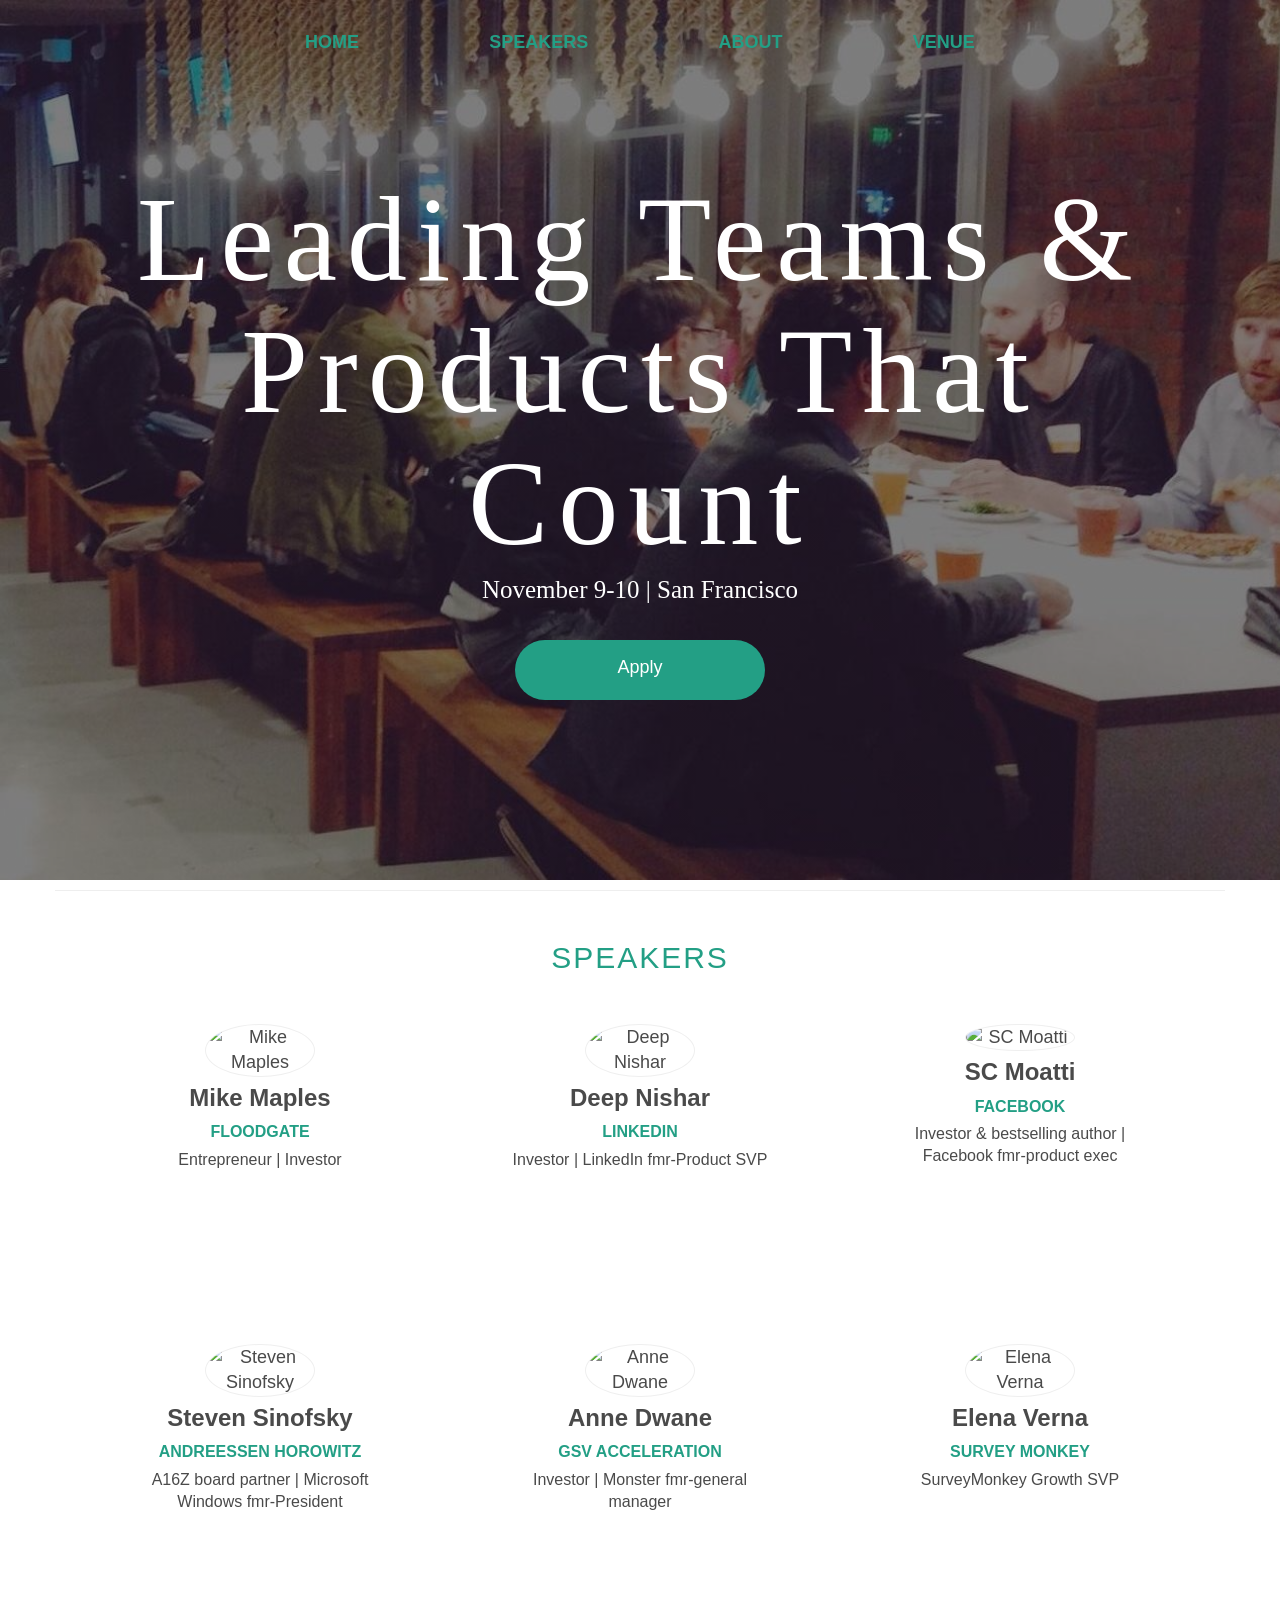
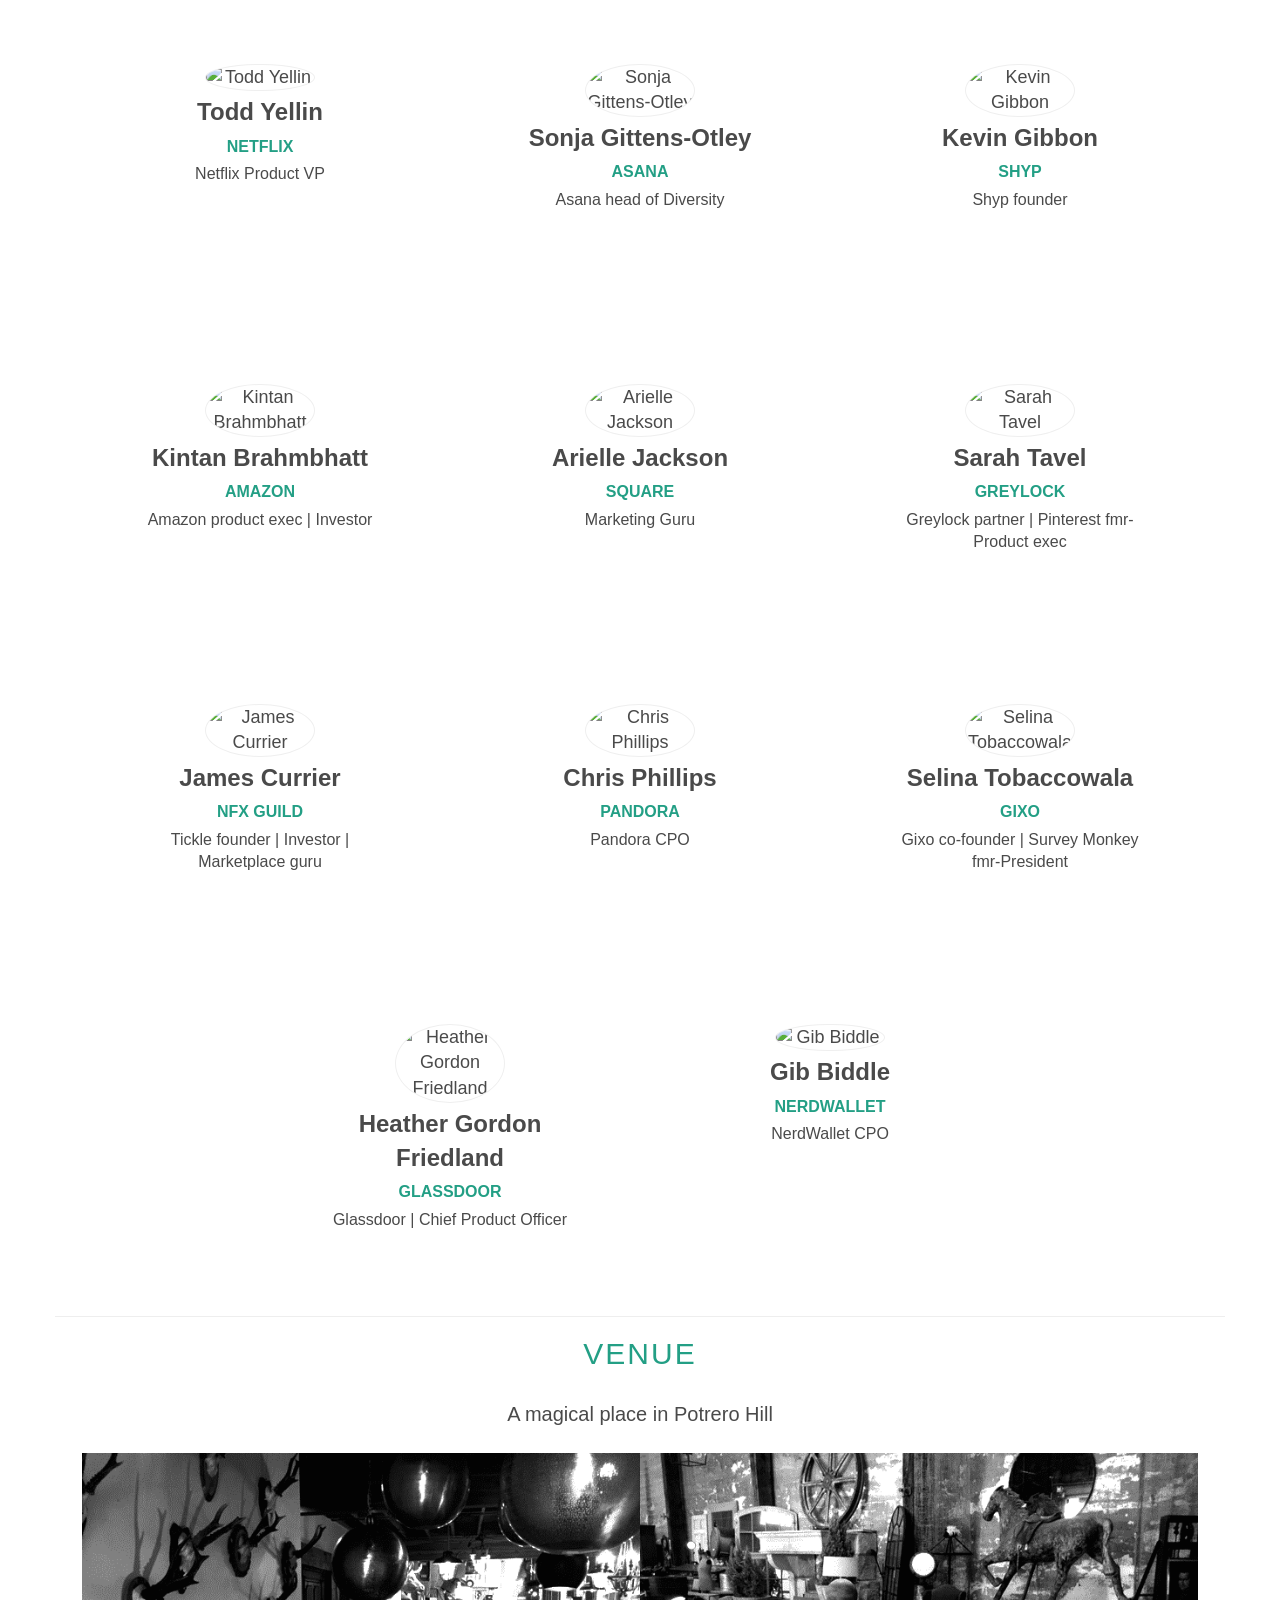
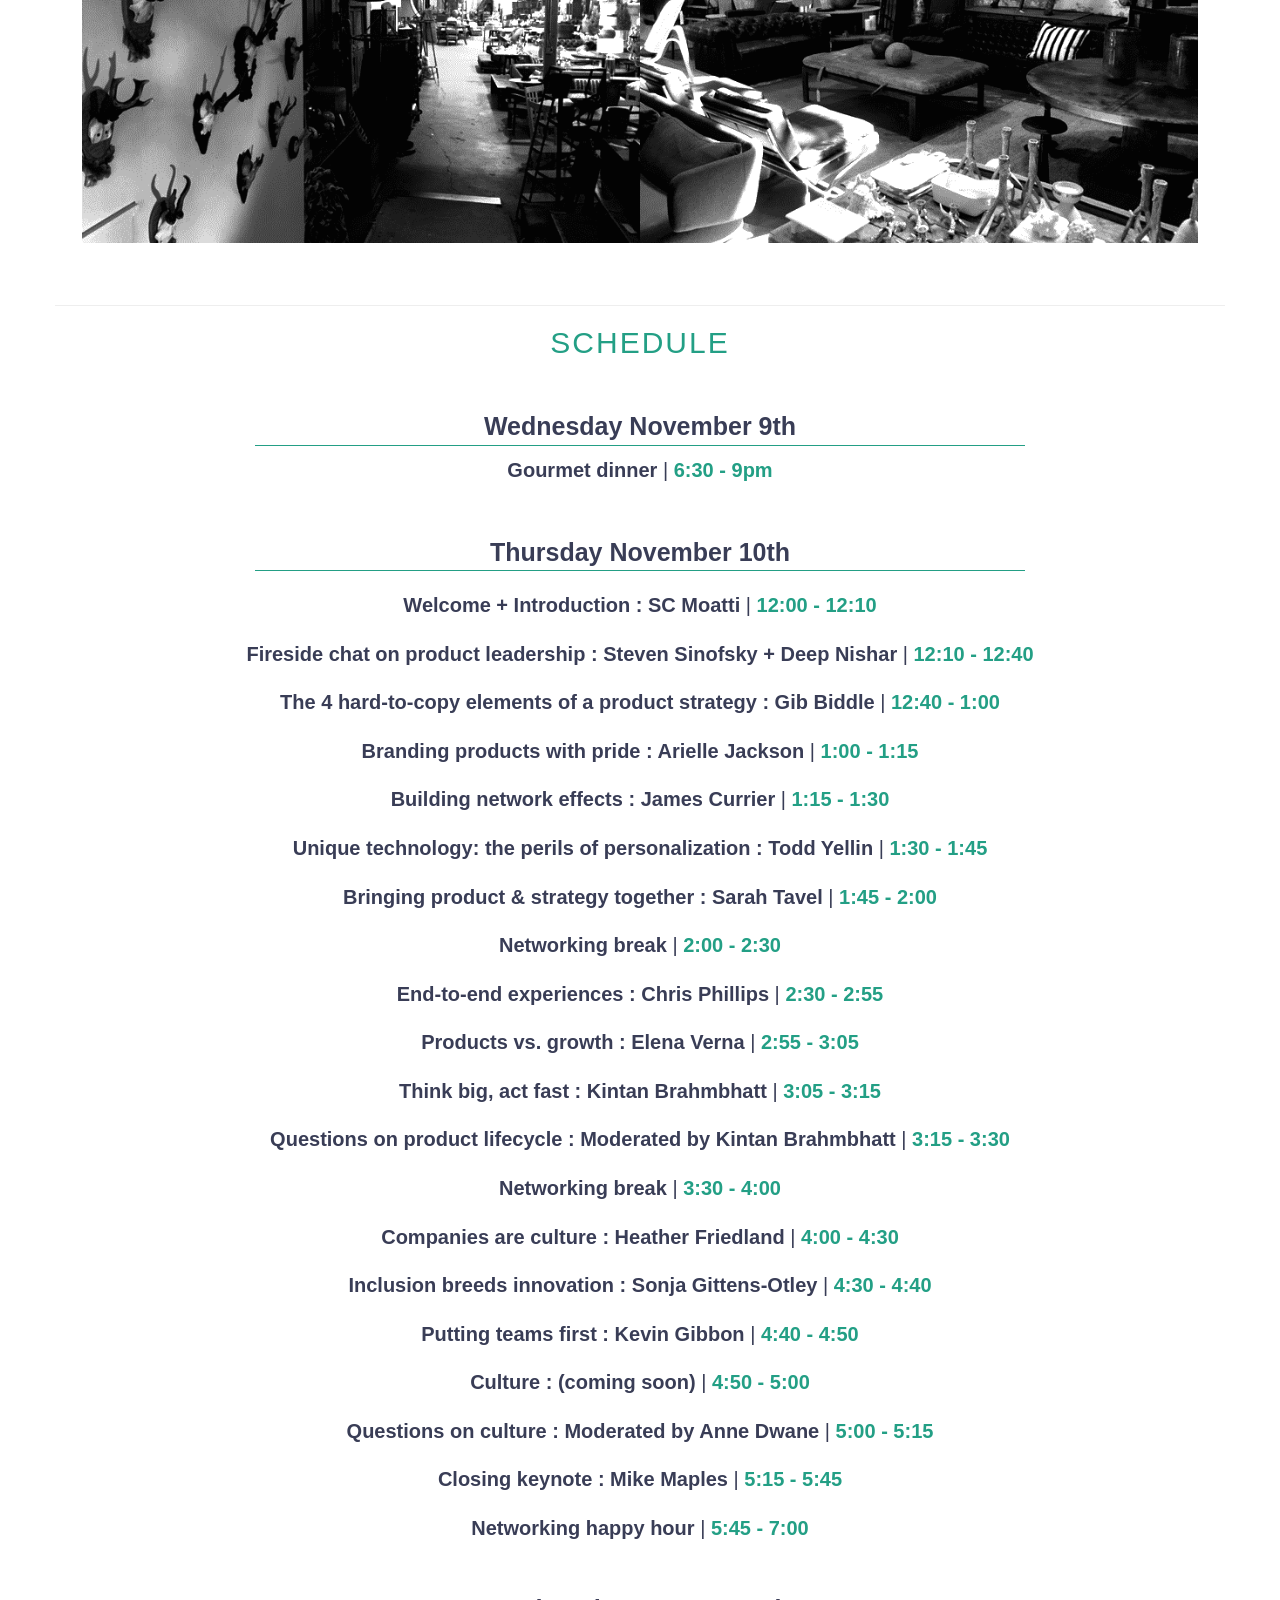
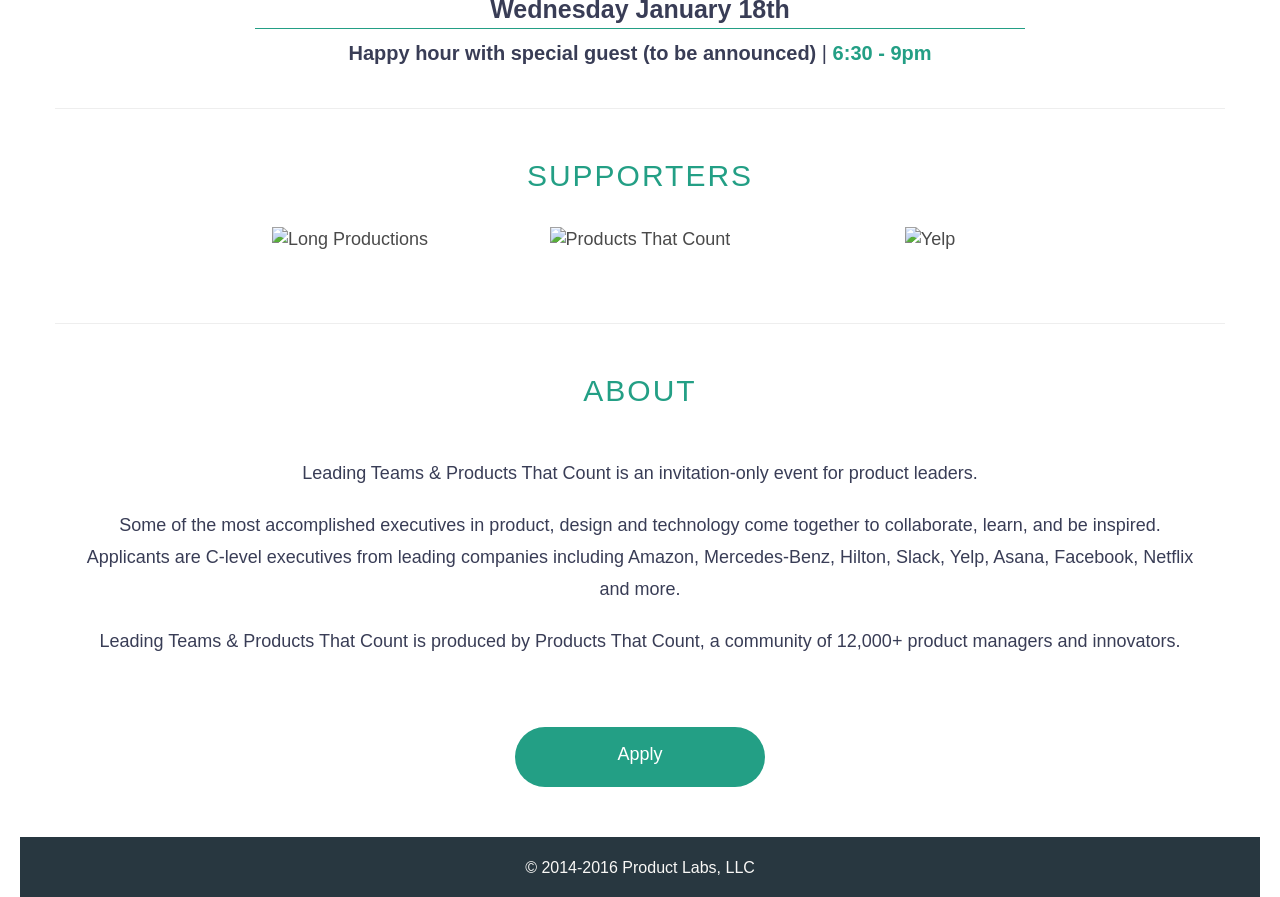
==== commit 4b240333: "updated schedule" ====
--- a/index.html
+++ b/index.html
@@ -149,127 +149,127 @@
         <div class="container content-section centered">
             <h3 class="header-styles">SPEAKERS</h3>
             <div class="row content-wrap row-centered" id="speakers-section">
-              <div class="col-xs-12 col-sm-6 col-sm-offset-0 col-md-4 col-md-offset-0 col-lg-4 col-lg-offset-0 speaker-wrap">
-                  <div class="speaker"><img src="http://i.imgur.com/SoQWRJl.jpg" alt="Mike Maples" class="speaker-pic img-circle img-responsive">
-                      <div class="speaker-name">Mike Maples</div>
-                      <div class="speaker-company"><a href="http://floodgate.com/">Floodgate</a></div>
-                      <div class="speaker-bio">Entrepreneur | Investor</div>
-                  </div>
-              </div>
-              <div class="col-xs-12 col-sm-6 col-sm-offset-0 col-md-4 col-md-offset-0 col-lg-4 col-lg-offset-0 speaker-wrap">
-                  <div class="speaker"><img src="http://i.imgur.com/An3Oz4m.png" alt="Deep Nishar" class="speaker-pic img-circle img-responsive">
-                      <div class="speaker-name">Deep Nishar</div>
-                      <div class="speaker-company"><a href="https://www.linkedin.com">LinkedIn</a></div>
-                      <div class="speaker-bio">Investor | LinkedIn fmr-Product SVP</div>
-                  </div>
-              </div>
-              <div class="col-xs-12 col-sm-6 col-sm-offset-0 col-md-4 col-md-offset-0 col-lg-4 col-lg-offset-0 speaker-wrap">
-                  <div class="speaker"><img src="http://i.imgur.com/17xnXDA.png" alt="SC Moatti" class="speaker-pic img-circle img-responsive">
-                      <div class="speaker-name">SC Moatti</div>
-                      <div class="speaker-company"><a href="http://productsthatcount.com">Facebook</a></div>
-                      <div class="speaker-bio">Investor &amp; bestselling author | Facebook fmr-product exec
+                <div class="col-xs-12 col-sm-6 col-sm-offset-0 col-md-4 col-md-offset-0 col-lg-4 col-lg-offset-0 speaker-wrap">
+                    <div class="speaker"><img src="http://i.imgur.com/SoQWRJl.jpg" alt="Mike Maples" class="speaker-pic img-circle img-responsive">
+                        <div class="speaker-name">Mike Maples</div>
+                        <div class="speaker-company"><a href="http://floodgate.com/">Floodgate</a></div>
+                        <div class="speaker-bio">Entrepreneur | Investor</div>
+                    </div>
+                </div>
+                <div class="col-xs-12 col-sm-6 col-sm-offset-0 col-md-4 col-md-offset-0 col-lg-4 col-lg-offset-0 speaker-wrap">
+                    <div class="speaker"><img src="http://i.imgur.com/An3Oz4m.png" alt="Deep Nishar" class="speaker-pic img-circle img-responsive">
+                        <div class="speaker-name">Deep Nishar</div>
+                        <div class="speaker-company"><a href="https://www.linkedin.com">LinkedIn</a></div>
+                        <div class="speaker-bio">Investor | LinkedIn fmr-Product SVP</div>
+                    </div>
+                </div>
+                <div class="col-xs-12 col-sm-6 col-sm-offset-0 col-md-4 col-md-offset-0 col-lg-4 col-lg-offset-0 speaker-wrap">
+                    <div class="speaker"><img src="http://i.imgur.com/17xnXDA.png" alt="SC Moatti" class="speaker-pic img-circle img-responsive">
+                        <div class="speaker-name">SC Moatti</div>
+                        <div class="speaker-company"><a href="http://productsthatcount.com">Facebook</a></div>
+                        <div class="speaker-bio">Investor &amp; bestselling author | Facebook fmr-product exec
 
-                      </div>
-                  </div>
-              </div>
-              <div class="col-xs-12 col-sm-6 col-sm-offset-0 col-md-4 col-md-offset-0 col-lg-4 col-lg-offset-0 speaker-wrap">
-                  <div class="speaker"><img src="http://i.imgur.com/KPofmtp.png" alt="Steven Sinofsky" class="speaker-pic img-circle img-responsive">
-                      <div class="speaker-name">Steven Sinofsky</div>
-                      <div class="speaker-company"><a href="http://a16z.com/">Andreessen Horowitz</a></div>
-                      <div class="speaker-bio">A16Z board partner | Microsoft Windows fmr-President</div>
-                  </div>
-              </div>
-              <div class="col-xs-12 col-sm-6 col-sm-offset-0 col-md-4 col-md-offset-0 col-lg-4 col-lg-offset-0 speaker-wrap">
-                  <div class="speaker"><img src="http://i.imgur.com/9CDCuZD.jpg" alt="Anne Dwane" class="speaker-pic img-circle img-responsive">
-                      <div class="speaker-name">Anne Dwane</div>
-                      <div class="speaker-company"><a href="http://gsvlabs.com/">GSV Acceleration</a></div>
-                      <div class="speaker-bio">Investor | Monster fmr-general manager </div>
-                  </div>
-              </div>
-              <div class="col-xs-12 col-sm-6 col-sm-offset-0 col-md-4 col-md-offset-0 col-lg-4 col-lg-offset-0 speaker-wrap">
-                  <div class="speaker"><img src="http://i.imgur.com/u3OyK0o.jpg?1" alt="Elena Verna" class="speaker-pic img-circle img-responsive">
-                      <div class="speaker-name">Elena Verna</div>
-                      <div class="speaker-company"><a href="https://www.linkedin.com/in/elenaverna">Survey Monkey </a></div>
-                      <div class="speaker-bio">SurveyMonkey Growth SVP</div>
-                  </div>
-              </div>
-              <div class="col-xs-12 col-sm-6 col-sm-offset-0 col-md-4 col-md-offset-0 col-lg-4 col-lg-offset-0 speaker-wrap">
-                  <div class="speaker"><img src="http://i.imgur.com/IDQxRX0.png" alt="Todd Yellin" class="speaker-pic img-circle img-responsive">
-                      <div class="speaker-name">Todd Yellin</div>
-                      <div class="speaker-company"><a href="https://www.netflix.com">Netflix</a></div>
-                      <div class="speaker-bio">Netflix Product VP</div>
-                  </div>
-              </div>
-              <div class="col-xs-12 col-sm-6 col-sm-offset-0 col-md-4 col-md-offset-0 col-lg-4 col-lg-offset-0 speaker-wrap">
-                  <div class="speaker"><img src="http://i.imgur.com/2xUaG2o.jpg" alt="Sonja Gittens-Otley" class="speaker-pic img-circle img-responsive">
-                      <div class="speaker-name">Sonja Gittens-Otley</div>
-                      <div class="speaker-company"><a href="http://www.asana.com">Asana</a></div>
-                      <div class="speaker-bio">Asana head of Diversity </div>
-                  </div>
-              </div>
-              <div class="col-xs-12 col-sm-6 col-sm-offset-0 col-md-4 col-md-offset-0 col-lg-4 col-lg-offset-0 speaker-wrap">
-                  <div class="speaker"><img src="http://i.imgur.com/Gy0J3ZD.png" alt="Kevin Gibbon" class="speaker-pic img-circle img-responsive">
-                      <div class="speaker-name">Kevin Gibbon</div>
-                      <div class="speaker-company"><a href="https://www.shyp.com/">Shyp</a></div>
-                      <div class="speaker-bio">Shyp founder</div>
-                  </div>
-              </div>
-              <div class="col-xs-12 col-sm-6 col-sm-offset-0 col-md-4 col-md-offset-0 col-lg-4 col-lg-offset-0 speaker-wrap">
-                  <div class="speaker"><img src="http://i.imgur.com/5vSRJIp.jpg" alt="Kintan Brahmbhatt" class="speaker-pic img-circle img-responsive">
-                      <div class="speaker-name">Kintan Brahmbhatt</div>
-                      <div class="speaker-company"><a href="http://www.amazon.com/PrimeMusic">Amazon</a></div>
-                      <div class="speaker-bio">Amazon product exec | Investor</div>
-                  </div>
-              </div>
-              <div class="col-xs-12 col-sm-6 col-sm-offset-0 col-md-4 col-md-offset-0 col-lg-4 col-lg-offset-0 speaker-wrap">
-                  <div class="speaker"><img src="http://i.imgur.com/TGh7sl6.png" alt="Arielle Jackson" class="speaker-pic img-circle img-responsive">
-                      <div class="speaker-name">Arielle Jackson</div>
-                      <div class="speaker-company"><a href="https://squareup.com/">Square</a></div>
-                      <div class="speaker-bio">Marketing Guru</div>
-                  </div>
-              </div>
-              <div class="col-xs-12 col-sm-6 col-sm-offset-0 col-md-4 col-md-offset-0 col-lg-4 col-lg-offset-0 speaker-wrap">
-                  <div class="speaker"><img src="http://i.imgur.com/1ESwmVl.jpg" alt="Sarah Tavel" class="speaker-pic img-circle img-responsive">
-                      <div class="speaker-name">Sarah Tavel</div>
-                      <div class="speaker-company"><a href="http://www.greylock.com/">Greylock</a></div>
-                      <div class="speaker-bio">Greylock partner | Pinterest fmr-Product exec</div>
-                  </div>
-              </div>
-              <div class="col-xs-12 col-sm-6 col-sm-offset-0 col-md-4 col-md-offset-0 col-lg-4 col-lg-offset-0 speaker-wrap">
-                  <div class="speaker"><img src="http://i.imgur.com/PdsggcP.png" alt="James Currier" class="speaker-pic img-circle img-responsive">
-                      <div class="speaker-name">James Currier</div>
-                      <div class="speaker-company"><a href="http://www.nfx.com/">NFX Guild</a></div>
-                      <div class="speaker-bio">Tickle founder | Investor | Marketplace guru</div>
-                  </div>
-              </div>
-              <div class="col-xs-12 col-sm-6 col-sm-offset-0 col-md-4 col-md-offset-0 col-lg-4 col-lg-offset-0 speaker-wrap">
-                  <div class="speaker"><img src="http://i.imgur.com/tMb65qG.jpg" alt="Chris Phillips" class="speaker-pic img-circle img-responsive">
-                      <div class="speaker-name">Chris Phillips</div>
-                      <div class="speaker-company"><a href="http://www.pandora.com/">Pandora</a></div>
-                      <div class="speaker-bio">Pandora CPO </div>
-                  </div>
-              </div>
-              <div class="col-xs-12 col-sm-6 col-sm-offset-0 col-md-4 col-md-offset-0 col-lg-4 col-lg-offset-0 speaker-wrap">
-                  <div class="speaker"><img src="http://i.imgur.com/wBLUStH.jpg" alt="Selina Tobaccowala" class="speaker-pic img-circle img-responsive">
-                      <div class="speaker-name">Selina Tobaccowala</div>
-                      <div class="speaker-company"><a href="http://www.surveymonkey.com">Gixo</a></div>
-                      <div class="speaker-bio">Gixo co-founder | Survey Monkey fmr-President</div>
-                  </div>
-              </div>
-              <div class="col-xs-12 col-sm-6 col-sm-offset-0 col-md-4 col-md-offset-0 col-lg-4 col-lg-offset-2">
-                  <div class="speaker"><img src="http://i.imgur.com/OZvn0Qe.jpg" alt="Heather Gordon Friedland" class="speaker-pic img-circle img-responsive">
-                      <div class="speaker-name">Heather Gordon Friedland</div>
-                      <div class="speaker-company"><a href="https://www.glassdoor.com">Glassdoor</a></div>
-                      <div class="speaker-bio">Glassdoor | Chief Product Officer</div>
-                  </div>
-              </div>
-              <div class="col-xs-12 col-sm-6 col-sm-offset-0 col-md-4 col-md-offset-0 col-lg-4 col-lg-offset-0">
-                  <div class="speaker"><img src="http://i.imgur.com/rf4ozLk.png" alt="Gib Biddle" class="speaker-pic img-circle img-responsive">
-                      <div class="speaker-name">Gib Biddle</div>
-                      <div class="speaker-company"><a href="https://www.nerdwallet.com">NerdWallet</a></div>
-                      <div class="speaker-bio">NerdWallet CPO</div>
-                  </div>
-              </div>
+                        </div>
+                    </div>
+                </div>
+                <div class="col-xs-12 col-sm-6 col-sm-offset-0 col-md-4 col-md-offset-0 col-lg-4 col-lg-offset-0 speaker-wrap">
+                    <div class="speaker"><img src="http://i.imgur.com/KPofmtp.png" alt="Steven Sinofsky" class="speaker-pic img-circle img-responsive">
+                        <div class="speaker-name">Steven Sinofsky</div>
+                        <div class="speaker-company"><a href="http://a16z.com/">Andreessen Horowitz</a></div>
+                        <div class="speaker-bio">A16Z board partner | Microsoft Windows fmr-President</div>
+                    </div>
+                </div>
+                <div class="col-xs-12 col-sm-6 col-sm-offset-0 col-md-4 col-md-offset-0 col-lg-4 col-lg-offset-0 speaker-wrap">
+                    <div class="speaker"><img src="http://i.imgur.com/9CDCuZD.jpg" alt="Anne Dwane" class="speaker-pic img-circle img-responsive">
+                        <div class="speaker-name">Anne Dwane</div>
+                        <div class="speaker-company"><a href="http://gsvlabs.com/">GSV Acceleration</a></div>
+                        <div class="speaker-bio">Investor | Monster fmr-general manager </div>
+                    </div>
+                </div>
+                <div class="col-xs-12 col-sm-6 col-sm-offset-0 col-md-4 col-md-offset-0 col-lg-4 col-lg-offset-0 speaker-wrap">
+                    <div class="speaker"><img src="http://i.imgur.com/u3OyK0o.jpg?1" alt="Elena Verna" class="speaker-pic img-circle img-responsive">
+                        <div class="speaker-name">Elena Verna</div>
+                        <div class="speaker-company"><a href="https://www.linkedin.com/in/elenaverna">Survey Monkey </a></div>
+                        <div class="speaker-bio">SurveyMonkey Growth SVP</div>
+                    </div>
+                </div>
+                <div class="col-xs-12 col-sm-6 col-sm-offset-0 col-md-4 col-md-offset-0 col-lg-4 col-lg-offset-0 speaker-wrap">
+                    <div class="speaker"><img src="http://i.imgur.com/IDQxRX0.png" alt="Todd Yellin" class="speaker-pic img-circle img-responsive">
+                        <div class="speaker-name">Todd Yellin</div>
+                        <div class="speaker-company"><a href="https://www.netflix.com">Netflix</a></div>
+                        <div class="speaker-bio">Netflix Product VP</div>
+                    </div>
+                </div>
+                <div class="col-xs-12 col-sm-6 col-sm-offset-0 col-md-4 col-md-offset-0 col-lg-4 col-lg-offset-0 speaker-wrap">
+                    <div class="speaker"><img src="http://i.imgur.com/2xUaG2o.jpg" alt="Sonja Gittens-Otley" class="speaker-pic img-circle img-responsive">
+                        <div class="speaker-name">Sonja Gittens-Otley</div>
+                        <div class="speaker-company"><a href="http://www.asana.com">Asana</a></div>
+                        <div class="speaker-bio">Asana head of Diversity </div>
+                    </div>
+                </div>
+                <div class="col-xs-12 col-sm-6 col-sm-offset-0 col-md-4 col-md-offset-0 col-lg-4 col-lg-offset-0 speaker-wrap">
+                    <div class="speaker"><img src="http://i.imgur.com/Gy0J3ZD.png" alt="Kevin Gibbon" class="speaker-pic img-circle img-responsive">
+                        <div class="speaker-name">Kevin Gibbon</div>
+                        <div class="speaker-company"><a href="https://www.shyp.com/">Shyp</a></div>
+                        <div class="speaker-bio">Shyp founder</div>
+                    </div>
+                </div>
+                <div class="col-xs-12 col-sm-6 col-sm-offset-0 col-md-4 col-md-offset-0 col-lg-4 col-lg-offset-0 speaker-wrap">
+                    <div class="speaker"><img src="http://i.imgur.com/5vSRJIp.jpg" alt="Kintan Brahmbhatt" class="speaker-pic img-circle img-responsive">
+                        <div class="speaker-name">Kintan Brahmbhatt</div>
+                        <div class="speaker-company"><a href="http://www.amazon.com/PrimeMusic">Amazon</a></div>
+                        <div class="speaker-bio">Amazon product exec | Investor</div>
+                    </div>
+                </div>
+                <div class="col-xs-12 col-sm-6 col-sm-offset-0 col-md-4 col-md-offset-0 col-lg-4 col-lg-offset-0 speaker-wrap">
+                    <div class="speaker"><img src="http://i.imgur.com/TGh7sl6.png" alt="Arielle Jackson" class="speaker-pic img-circle img-responsive">
+                        <div class="speaker-name">Arielle Jackson</div>
+                        <div class="speaker-company"><a href="https://squareup.com/">Square</a></div>
+                        <div class="speaker-bio">Marketing Guru</div>
+                    </div>
+                </div>
+                <div class="col-xs-12 col-sm-6 col-sm-offset-0 col-md-4 col-md-offset-0 col-lg-4 col-lg-offset-0 speaker-wrap">
+                    <div class="speaker"><img src="http://i.imgur.com/1ESwmVl.jpg" alt="Sarah Tavel" class="speaker-pic img-circle img-responsive">
+                        <div class="speaker-name">Sarah Tavel</div>
+                        <div class="speaker-company"><a href="http://www.greylock.com/">Greylock</a></div>
+                        <div class="speaker-bio">Greylock partner | Pinterest fmr-Product exec</div>
+                    </div>
+                </div>
+                <div class="col-xs-12 col-sm-6 col-sm-offset-0 col-md-4 col-md-offset-0 col-lg-4 col-lg-offset-0 speaker-wrap">
+                    <div class="speaker"><img src="http://i.imgur.com/PdsggcP.png" alt="James Currier" class="speaker-pic img-circle img-responsive">
+                        <div class="speaker-name">James Currier</div>
+                        <div class="speaker-company"><a href="http://www.nfx.com/">NFX Guild</a></div>
+                        <div class="speaker-bio">Tickle founder | Investor | Marketplace guru</div>
+                    </div>
+                </div>
+                <div class="col-xs-12 col-sm-6 col-sm-offset-0 col-md-4 col-md-offset-0 col-lg-4 col-lg-offset-0 speaker-wrap">
+                    <div class="speaker"><img src="http://i.imgur.com/tMb65qG.jpg" alt="Chris Phillips" class="speaker-pic img-circle img-responsive">
+                        <div class="speaker-name">Chris Phillips</div>
+                        <div class="speaker-company"><a href="http://www.pandora.com/">Pandora</a></div>
+                        <div class="speaker-bio">Pandora CPO </div>
+                    </div>
+                </div>
+                <div class="col-xs-12 col-sm-6 col-sm-offset-0 col-md-4 col-md-offset-0 col-lg-4 col-lg-offset-0 speaker-wrap">
+                    <div class="speaker"><img src="http://i.imgur.com/wBLUStH.jpg" alt="Selina Tobaccowala" class="speaker-pic img-circle img-responsive">
+                        <div class="speaker-name">Selina Tobaccowala</div>
+                        <div class="speaker-company"><a href="http://www.surveymonkey.com">Gixo</a></div>
+                        <div class="speaker-bio">Gixo co-founder | Survey Monkey fmr-President</div>
+                    </div>
+                </div>
+                <div class="col-xs-12 col-sm-6 col-sm-offset-0 col-md-4 col-md-offset-0 col-lg-4 col-lg-offset-2">
+                    <div class="speaker"><img src="http://i.imgur.com/OZvn0Qe.jpg" alt="Heather Gordon Friedland" class="speaker-pic img-circle img-responsive">
+                        <div class="speaker-name">Heather Gordon Friedland</div>
+                        <div class="speaker-company"><a href="https://www.glassdoor.com">Glassdoor</a></div>
+                        <div class="speaker-bio">Glassdoor | Chief Product Officer</div>
+                    </div>
+                </div>
+                <div class="col-xs-12 col-sm-6 col-sm-offset-0 col-md-4 col-md-offset-0 col-lg-4 col-lg-offset-0">
+                    <div class="speaker"><img src="http://i.imgur.com/rf4ozLk.png" alt="Gib Biddle" class="speaker-pic img-circle img-responsive">
+                        <div class="speaker-name">Gib Biddle</div>
+                        <div class="speaker-company"><a href="https://www.nerdwallet.com">NerdWallet</a></div>
+                        <div class="speaker-bio">NerdWallet CPO</div>
+                    </div>
+                </div>
             </div>
         </div>
         <div class="container" id="venue">
@@ -304,21 +304,21 @@
         A magical place in Potrero Hill
       </div> -->
             <div class="schedule-wrapper" id="schedule-wrapper">
-              <div class="event-day-container-day-1">
-                  <div class="event-day-container"> Wednesday November 9th </div>
-                  <div class="container day-1">
-                      <div class="col-lg-12 schedule-bar"></div>
-                  </div>
-                  <div class="event-day-title"> Gourmet dinner <span class="divider">|</span>
-                      <div class="schedule-speakersession-duration"> 6:30 - 9pm </div>
-                  </div>
-              </div>
-              <div class="event-day-container-day-2">
-                  <div class="event-day-container"> Thursday November 10th </div>
-                  <div class="container day-1">
-                      <div class="col-lg-12 schedule-bar"></div>
-                  </div>
-              </div>
+                <div class="event-day-container-day-1">
+                    <div class="event-day-container"> Wednesday November 9th </div>
+                    <div class="container day-1">
+                        <div class="col-lg-12 schedule-bar"></div>
+                    </div>
+                    <div class="event-day-title"> Gourmet dinner <span class="divider">|</span>
+                        <div class="schedule-speakersession-duration"> 6:30 - 9pm </div>
+                    </div>
+                </div>
+                <div class="event-day-container-day-2">
+                    <div class="event-day-container"> Thursday November 10th </div>
+                    <div class="container day-1">
+                        <div class="col-lg-12 schedule-bar"></div>
+                    </div>
+                </div>
                 <div class="schedule-speaker-card">
                     <div class="schedule-speaker-title">Welcome + Introduction : SC Moatti<span class="divider"> | </span>
                         <div class="schedule-speakersession-duration">12:00 - 12:10</div>
@@ -331,7 +331,7 @@
                 </div>
                 <div class="schedule-speaker-card">
                     <div class="schedule-speaker-title">The 4 hard-to-copy elements of a product strategy : Gib Biddle<span class="divider"> | </span>
-                        <div class="schedule-speakersession-duration">12:45 - 1:00</div>
+                        <div class="schedule-speakersession-duration">12:40 - 1:00</div>
                     </div>
                 </div>
                 <div class="schedule-speaker-card">
@@ -350,18 +350,18 @@
                     </div>
                 </div>
                 <div class="schedule-speaker-card">
+                    <div class="schedule-speaker-title">Bringing product &amp; strategy together : Sarah Tavel<span class="divider"> | </span>
+                        <div class="schedule-speakersession-duration">1:45 - 2:00</div>
+                    </div>
+                </div>
+                <div class="schedule-speaker-card">
                     <div class="schedule-speaker-title">Networking break<span class="divider"> | </span>
-                        <div class="schedule-speakersession-duration">1:45 - 2:15</div>
+                        <div class="schedule-speakersession-duration">2:00 - 2:30</div>
                     </div>
                 </div>
                 <div class="schedule-speaker-card">
                     <div class="schedule-speaker-title">End-to-end experiences : Chris Phillips<span class="divider"> | </span>
-                        <div class="schedule-speakersession-duration">2:15 - 2:35</div>
-                    </div>
-                </div>
-                <div class="schedule-speaker-card">
-                    <div class="schedule-speaker-title">Bringing product &amp; strategy together : Sarah Tavel<span class="divider"> | </span>
-                        <div class="schedule-speakersession-duration">2:35 - 2:55</div>
+                        <div class="schedule-speakersession-duration">2:30 - 2:55</div>
                     </div>
                 </div>
                 <div class="schedule-speaker-card">
@@ -419,15 +419,15 @@
                         <div class="schedule-speakersession-duration">5:45 - 7:00</div>
                     </div>
                 </div>
-              <div class="event-day-container-day-3">
-                  <div class="event-day-container"> Wednesday January 18th </div>
-                  <div class="container day-1">
-                      <div class="col-lg-12 schedule-bar"></div>
-                  </div>
-                  <div class="event-day-title"> Happy hour with special guest (to be announced) <span class="divider">|</span>
-                      <div class="schedule-speakersession-duration"> 6:30 - 9pm </div>
-                  </div>
-              </div>
+                <div class="event-day-container-day-3">
+                    <div class="event-day-container"> Wednesday January 18th </div>
+                    <div class="container day-1">
+                        <div class="col-lg-12 schedule-bar"></div>
+                    </div>
+                    <div class="event-day-title"> Happy hour with special guest (to be announced) <span class="divider">|</span>
+                        <div class="schedule-speakersession-duration"> 6:30 - 9pm </div>
+                    </div>
+                </div>
             </div>
             <div class="container" id="supporters">
                 <div class="row">
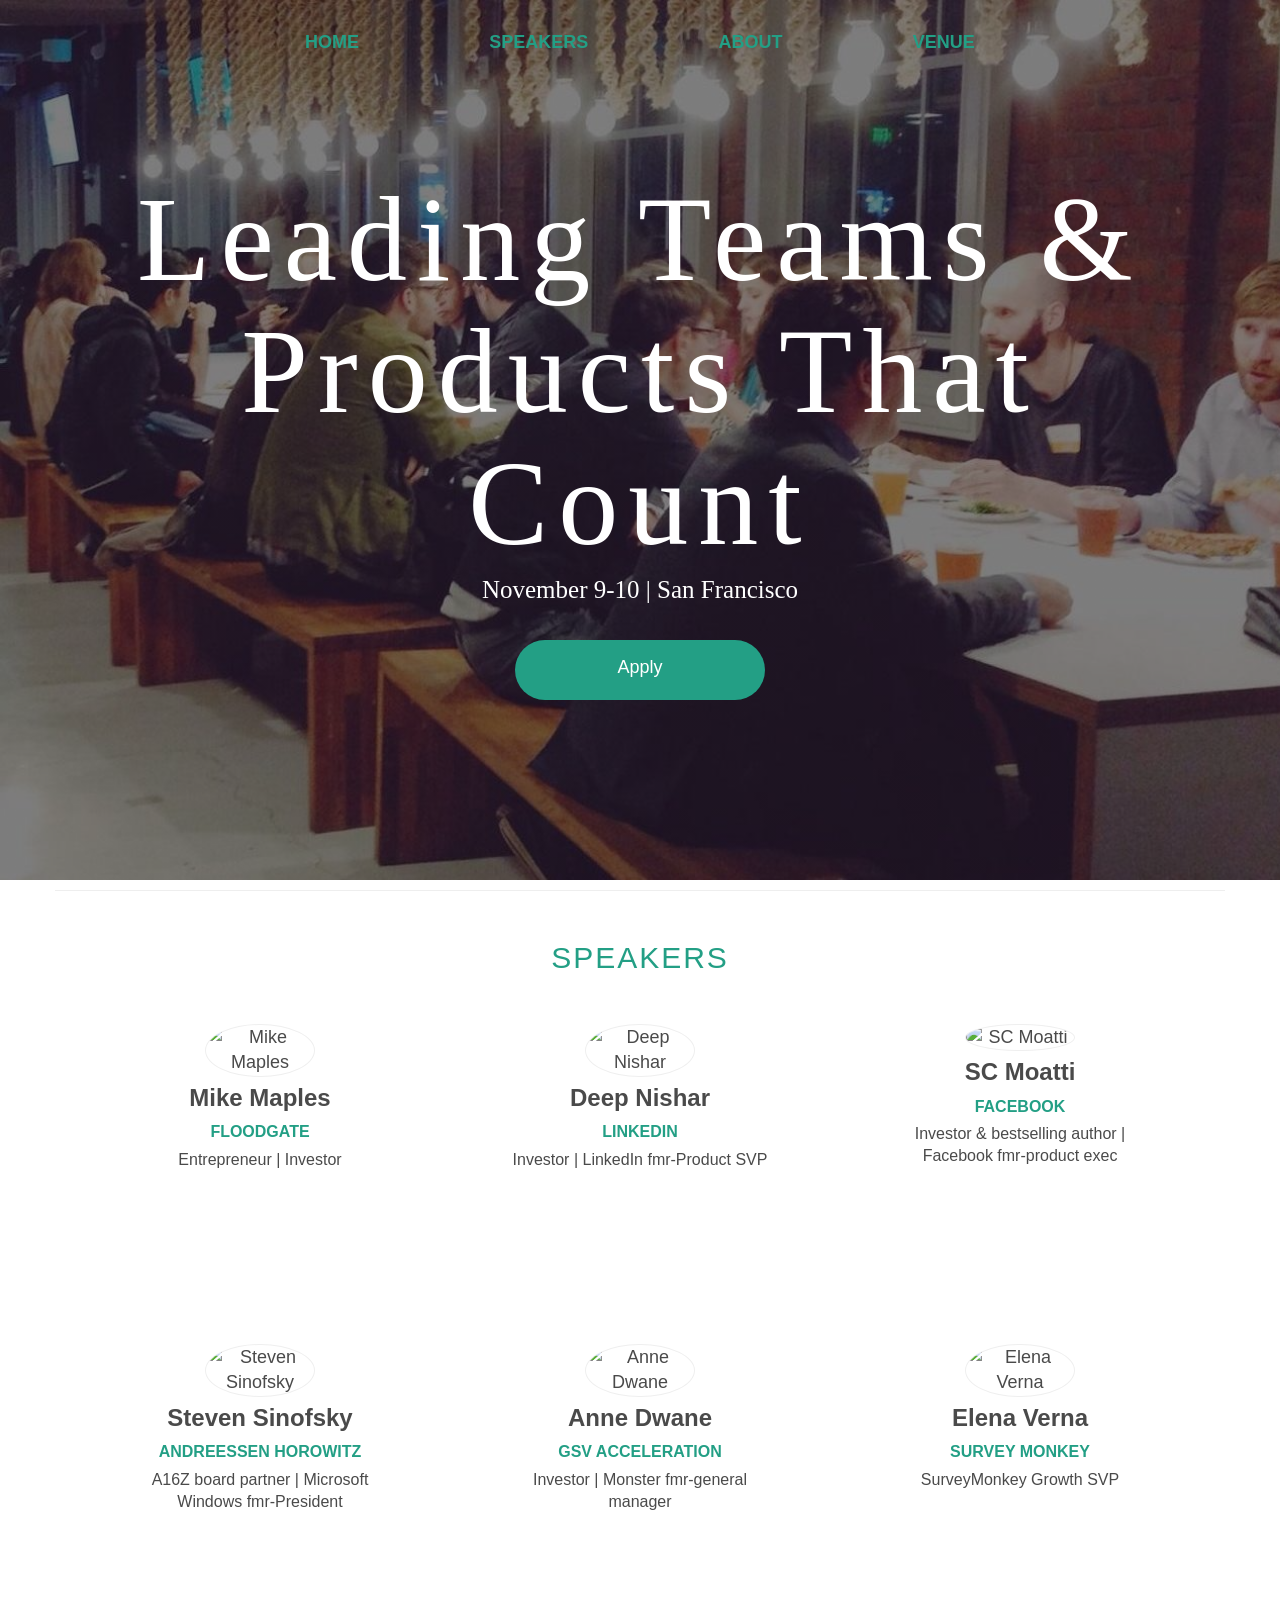
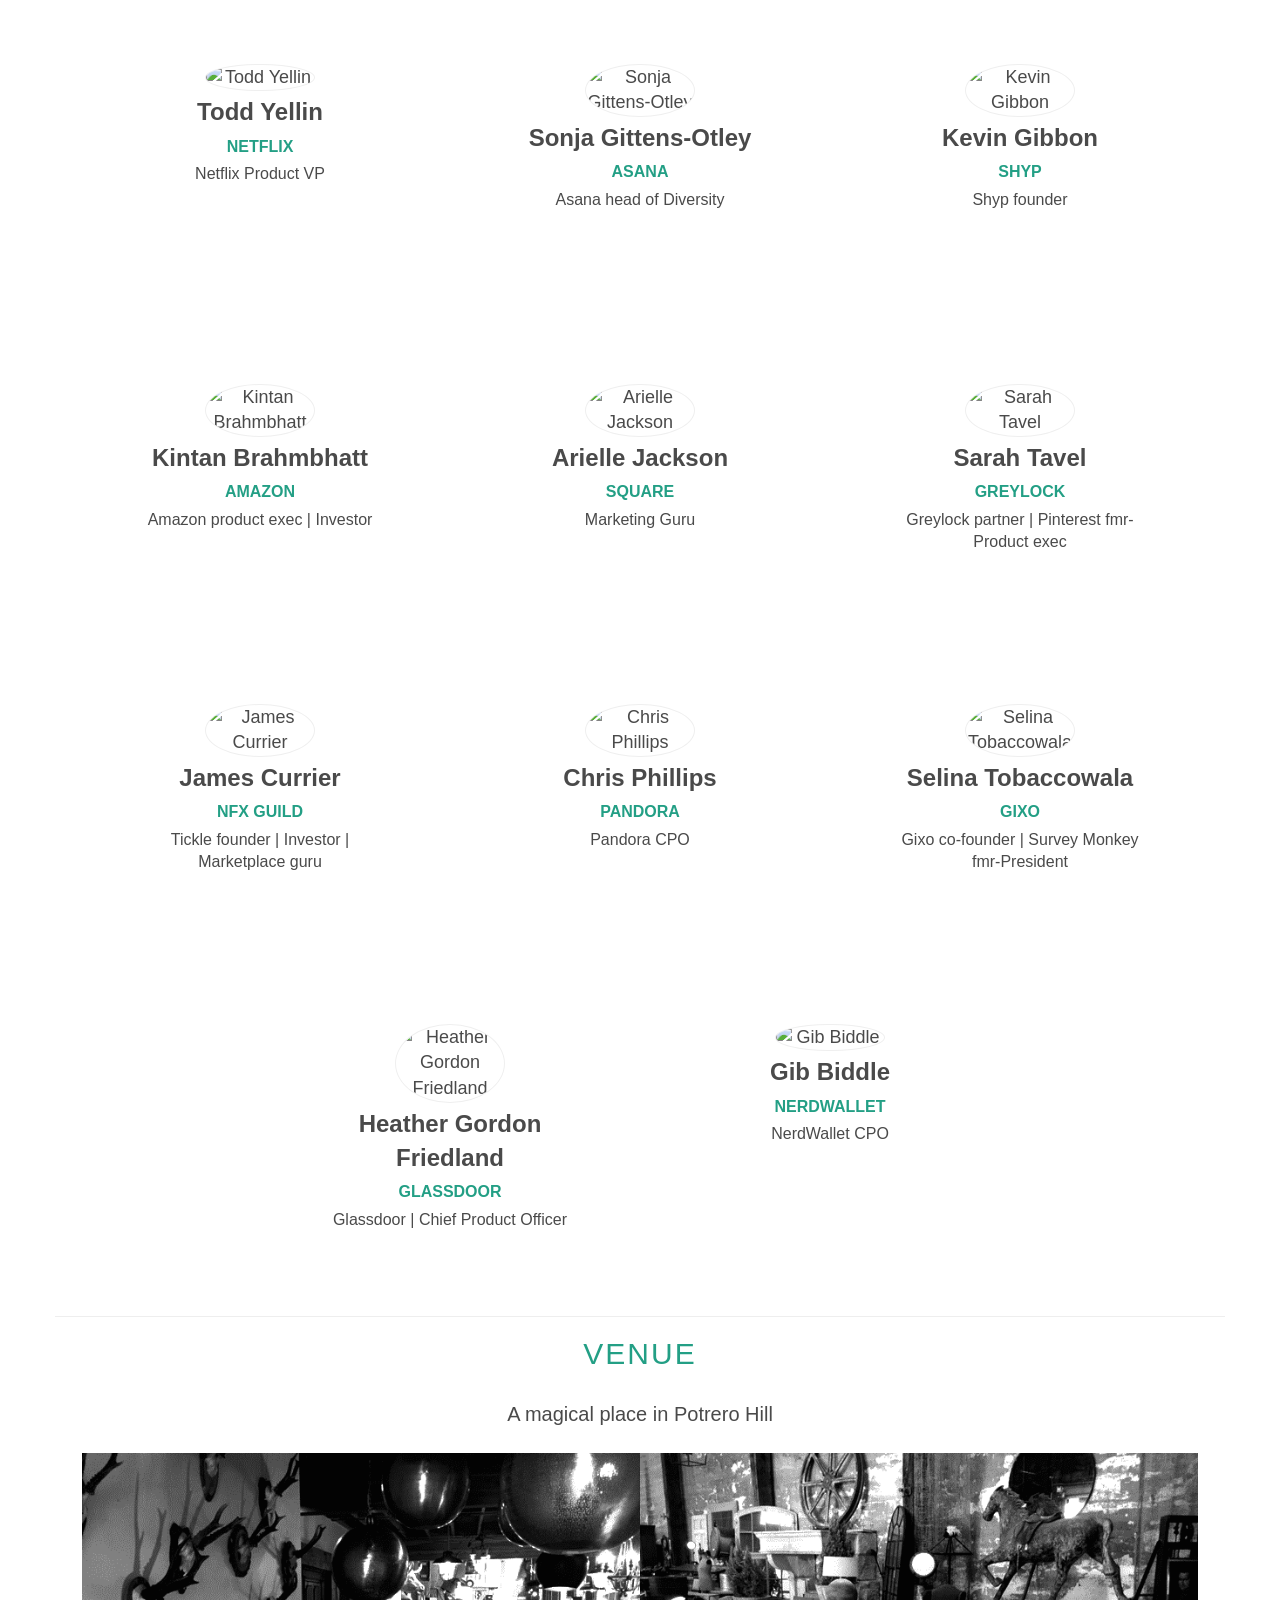
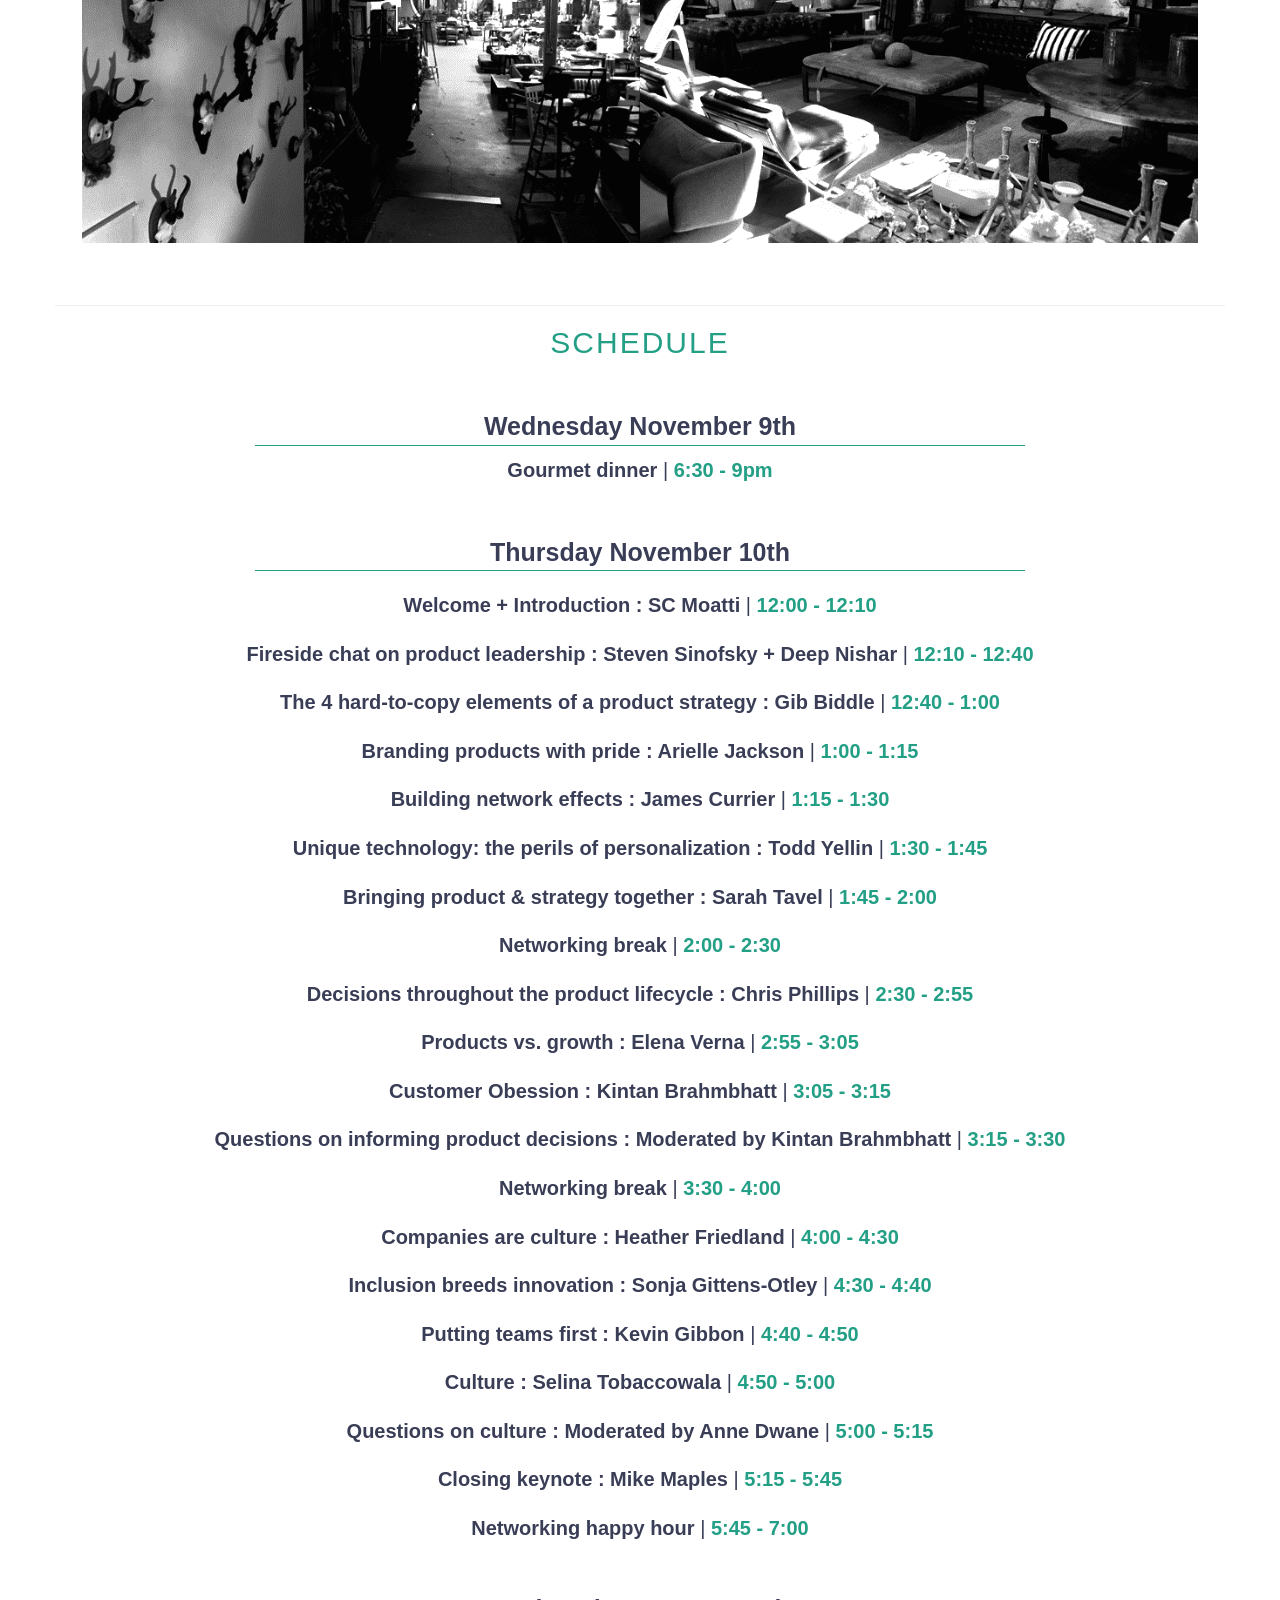
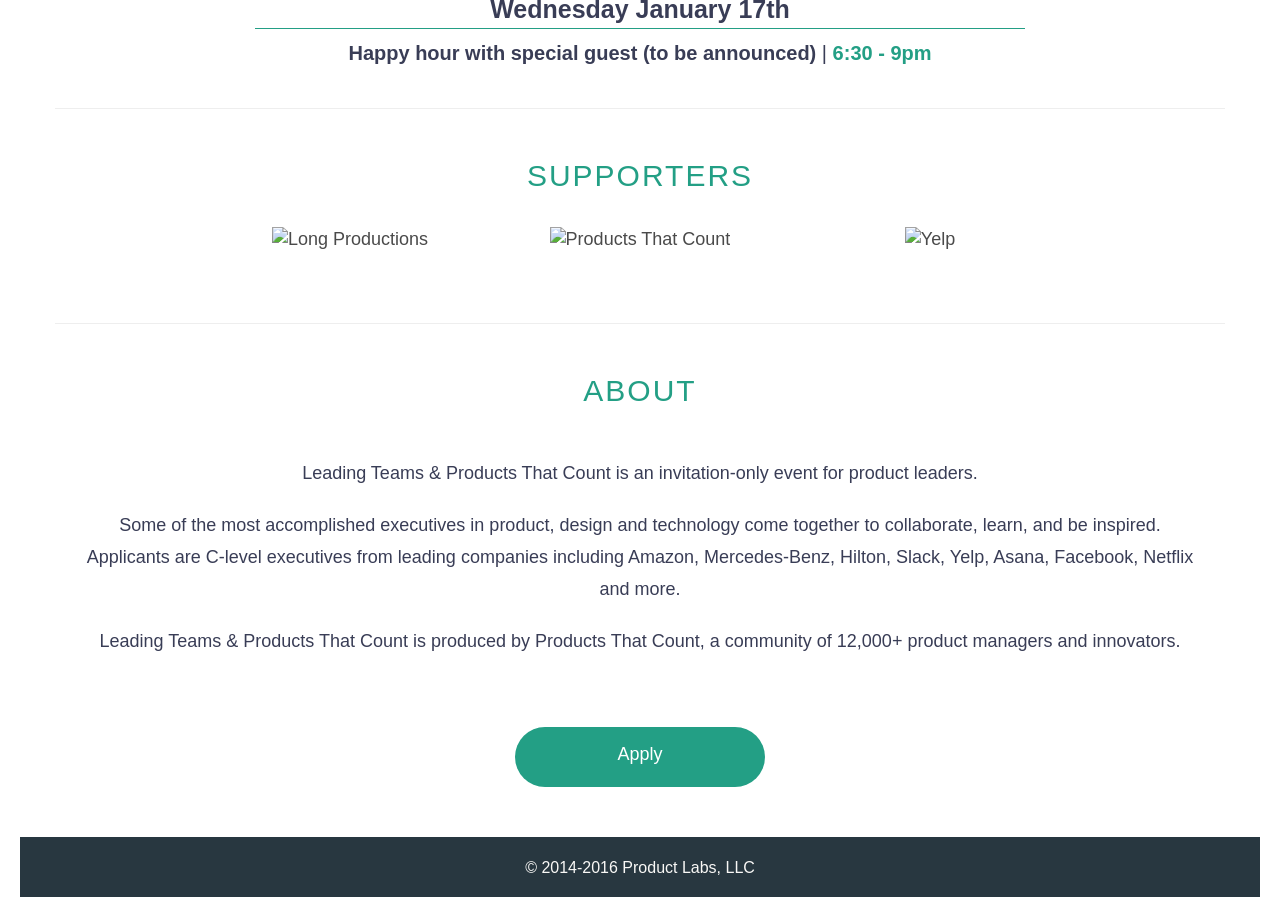
==== commit 7ca18b10: "Updated index.html" ====
--- a/index.html
+++ b/index.html
@@ -11,15 +11,9 @@
     <meta content="https://leaders.productsthatcount.com/" property="og:url">
     <meta content="article" property="og:type">
     <meta content="en_US" property="og:locale">
-    <!--   <meta name="twitter:card" content="summary_large_image">
-  <meta name="twitter:site" content="@manifesto411">
-  <meta name="twitter:title" content="Manifesto">
-  <meta name="twitter:description" content="An event for product thinkers, designers, and makers. Past speakers from Tinder, Amazon, Frog Design, Netflix, Yelp and more.">
-  <meta name="twitter:image" content="https://www.manifesto411.com/static/images/manifesto_facebook_share.png"> -->
     <link href="/static/images/favicon.ico" rel="shortcut icon" type="image/png">
     <link href="https://maxcdn.bootstrapcdn.com/bootstrap/3.3.1/css/bootstrap.min.css" rel="stylesheet">
     <link href="styles.css" rel="stylesheet">
-    <!-- <link href='https://fonts.googleapis.com/css?family=Lato:300,400|Spinnaker' rel='stylesheet' type='text/css'> -->
     <link href="https://leaders.productsthatcount.com/" rel="canonical">
     <link href="https://productsthatcount.com/">
     <script async src="https://use.typekit.net/cpw1mji.js" type="text/javascript">
@@ -360,7 +354,7 @@
                     </div>
                 </div>
                 <div class="schedule-speaker-card">
-                    <div class="schedule-speaker-title">End-to-end experiences : Chris Phillips<span class="divider"> | </span>
+                    <div class="schedule-speaker-title">Decisions throughout the product lifecycle : Chris Phillips<span class="divider"> | </span>
                         <div class="schedule-speakersession-duration">2:30 - 2:55</div>
                     </div>
                 </div>
@@ -370,12 +364,12 @@
                     </div>
                 </div>
                 <div class="schedule-speaker-card">
-                    <div class="schedule-speaker-title">Think big, act fast : Kintan Brahmbhatt <span class="divider"> | </span>
+                    <div class="schedule-speaker-title">Customer Obession : Kintan Brahmbhatt <span class="divider"> | </span>
                         <div class="schedule-speakersession-duration">3:05 - 3:15</div>
                     </div>
                 </div>
                 <div class="schedule-speaker-card">
-                    <div class="schedule-speaker-title">Questions on product lifecycle : Moderated by Kintan Brahmbhatt<span class="divider"> | </span>
+                    <div class="schedule-speaker-title">Questions on informing product decisions : Moderated by Kintan Brahmbhatt<span class="divider"> | </span>
                         <div class="schedule-speakersession-duration">3:15 - 3:30</div>
                     </div>
                 </div>
@@ -400,7 +394,7 @@
                     </div>
                 </div>
                 <div class="schedule-speaker-card">
-                    <div class="schedule-speaker-title">Culture : (coming soon)<span class="divider"> | </span>
+                    <div class="schedule-speaker-title">Culture : Selina Tobaccowala<span class="divider"> | </span>
                         <div class="schedule-speakersession-duration">4:50 - 5:00</div>
                     </div>
                 </div>
@@ -420,7 +414,7 @@
                     </div>
                 </div>
                 <div class="event-day-container-day-3">
-                    <div class="event-day-container"> Wednesday January 18th </div>
+                    <div class="event-day-container"> Wednesday January 17th </div>
                     <div class="container day-1">
                         <div class="col-lg-12 schedule-bar"></div>
                     </div>
